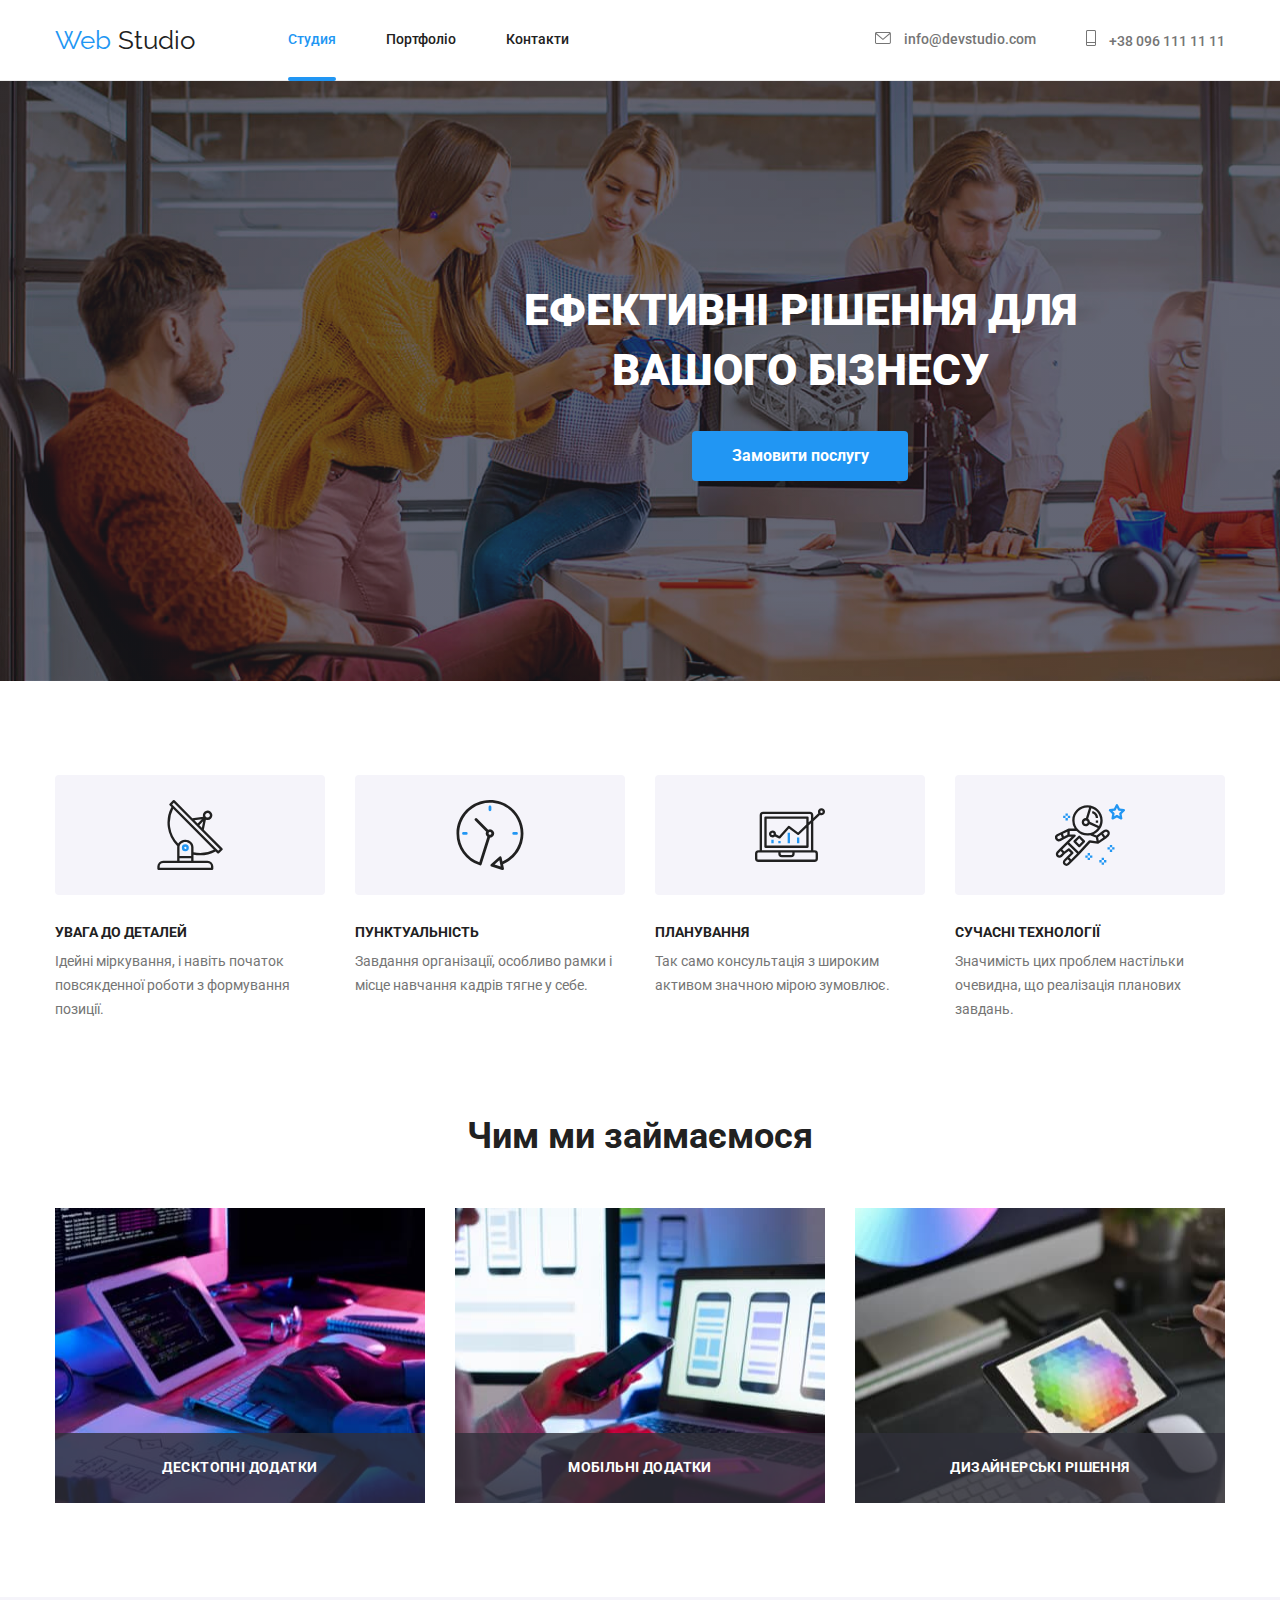
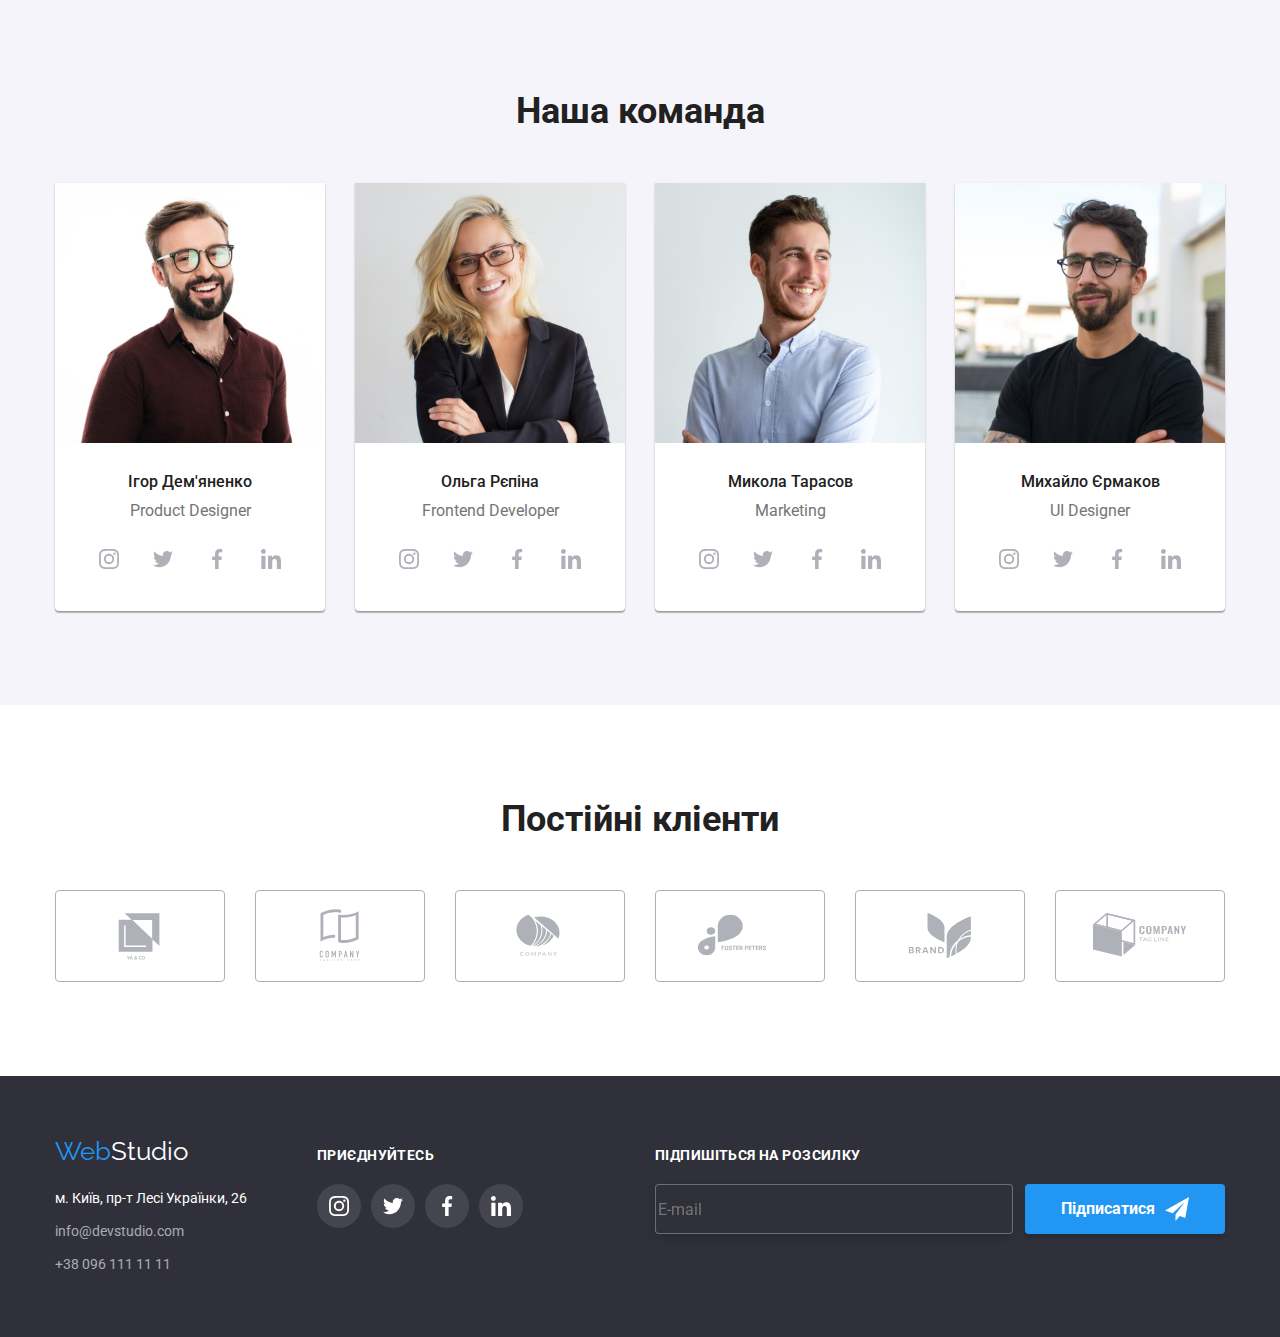
==== index.html @ 41aac7d3 "Initial commit" ====
<!DOCTYPE html>
<html lang="uk">

<head>
  <meta charset="UTF-8" />
  <meta http-equiv="X-UA-Compatible" content="IE=edge" />
  <meta name="viewport" content="width=device-width, initial-scale=1.0" />
  <title>Web Studio</title>
  <!-- Fonts -->
  <link rel="preconnect" href="https://fonts.googleapis.com" />
  <link rel="preconnect" href="https://fonts.gstatic.com" crossorigin />
  <link href="https://fonts.googleapis.com/css2?family=Raleway:wght@700&family=Roboto:wght@400;500;700;900&display=swap"
    rel="stylesheet" />
  <link rel="stylesheet"
    href="https://cdnjs.cloudflare.com/ajax/libs/modern-normalize/1.1.0/modern-normalize.min.css" />
  <!-- Custom styles -->
  <link rel="stylesheet" href="./css/styles.css" />
</head>

<body class="page">
  <header class="page-header">
    <!-- Navigation -->
    <div class="container header-contanier">
      <nav class="main-nav">
        <a class="logo" href="./index.html">Web <span class="logo-link">Studio</span>
        </a>
        <ul class="list-nav">
          <li class="list-item-contact">

            <a class="link current" href="./index.html">Студия </a>
          </li>

          <li class="list-item-contact">
            <a class="link" href="./portfolio.html">Портфоліо</a>
          </li>
          <li class="list-item-contact">
            <a class="link" href="./index.html">Контакти</a>
          </li>
        </ul>
      </nav>
      <ul class="list-contact">
        <li class="list-item-contact">
          <a class="link-contact" href="mailto:info@devstudio.com"><svg class="contact-icon" width="16" height="12">
              <use href="./images/icon.svg#envelope"></use>
            </svg>
            info@devstudio.com
          </a>
        </li>
        <li class="list-item-contact">
          <a class="link-contact" href="tel:+380961111111"><svg class="contact-icon" width="10" height="16">
              <use href="./images/icon.svg#Telephone"></use>
            </svg>
            +38 096 111 11 11</a>
        </li>
      </ul>
    </div>
  </header>

  <main>
    <!-- About business -->
    <section class="section-hero">
      <div class="contanier">
        <h1 class="hero-tittle">Ефективні рішення для вашого бізнесу</h1>
        <button class="btn" type="button" data-modal-open>Замовити послугу</button>
      </div>
      <!-- Modal -->
      <div class="backdrop is-hidden" data-modal>
        <div class="modal">

          <button class="btn-modal" type="button" data-modal-close>
            <svg class="close-icon" width="11" height="11" viewBox="0 0 11 11" xmlns="http://www.w3.org/2000/svg">
              <path
                d="M11 1.108 9.892 0 5.5 4.392 1.108 0 0 1.108 4.392 5.5 0 9.892 1.108 11 5.5 6.608 9.892 11 11 9.892 6.608 5.5 11 1.108Z" />
            </svg>
          </button>

          <form class="register-form" name="register-form">
            <strong class="register-form-tittle">Залиште свої дані, ми вам передзвонимо</strong>
            <div class="register-form-group" role="group">

              <label class="register-form-field">
                <span class="register-form-label">Ім'я</span>
                <input class="register-form-input" name="username" type="text" required>
                <svg class="register-form-icon" width="18" height="18">
                  <use href="./images/icon.svg#person-black"></use>
                </svg>
              </label>


              <label class="register-form-field">
                <span class="register-form-label">Телефон</span>
                <input class="register-form-input" name="tel" type="text" required>
                <svg class="register-form-icon" width="18" height="18">
                  <use href="./images/icon.svg#phone-black"></use>
                </svg>
              </label>
              <label class="register-form-field">
                <span class="register-form-label">Пошта</span>
                <input class="register-form-input" name="email" type="text" required>
                <svg class="register-form-icon" width="18" height="18">
                  <use href="./images/icon.svg#email-black"></use>
                </svg>
              </label>
              <label class="register-form-field">
                <span class="register-form-label">Коментар</span>
                <textarea name="comment" placeholder="Введіть текст"></textarea>
              </label>
            </div>
          </form>
          <form class="chekbox-agreement-form">
            <label class="register-form-agreement">
              <input class="register-form-chekbox" type="checkbox">
              <svg class="chekbox-svg" width="16" height="15">
                <use href="./images/icon.svg#vector-chek"></use>
              </svg>
              <span class="register-form-description">Я погоджуюся з розсилкою та приймаю
                <a class="register-form-link" href="">Умови договору</a>
              </span>
            </label>
          </form>
          <button class="btn-register " type="submit">Відправити</button>

        </div>
      </div>
    </section>

    <!-- Benefits -->
    <section class="section">
      <div class="container about-tittle">
        <h2 class="visually-hidden">Наші особливості</h2>
        <ul class="list">
          <li class="list-item benefits">
            <div class="container-benefits">
              <div class="container-benefits-icon">
                <svg class="benefits-icon" width="70" height="70">
                  <use href="./images/icon.svg#antenna"></use>
                </svg>
              </div>
              <h3 class="tittle-subject-list">Увага до деталей</h3>
              <p class="text-list">
                Ідейні міркування, і навіть початок повсякденної роботи з
                формування позиції.
              </p>
            </div>
          </li>
          <li class="list-item benefits">
            <div class="container-benefits">
              <div class="container-benefits-icon">
                <svg class="benefits-icon" width="70" height="70">
                  <use href="./images/icon.svg#clock"></use>
                </svg>
              </div>
              <h3 class="tittle-subject-list">Пунктуальність</h3>
              <p class="text-list">
                Завдання організації, особливо рамки і місце навчання кадрів
                тягне у себе.
              </p>
            </div>
          </li>
          <li class="list-item benefits">
            <div class="container-benefits">
              <div class="container-benefits-icon">
                <svg class="benefits-icon" width="70" height="70">
                  <use href="./images/icon.svg#diagram"></use>
                </svg>
              </div>
              <h3 class="tittle-subject-list">Планування</h3>
              <p class="text-list">
                Так само консультація з широким активом значною мірою
                зумовлює.
              </p>
            </div>
          </li>
          <li class="list-item benefits">
            <div class="container-benefits">
              <div class="container-benefits-icon">
                <svg class="benefits-icon" width="70" height="70">
                  <use href="./images/icon.svg#astronaut"></use>
                </svg>
              </div>
              <h3 class="tittle-subject-list">Сучасні технології</h3>
              <p class="text-list">
                Значимість цих проблем настільки очевидна, що реалізація
                планових завдань.
              </p>
            </div>
          </li>
        </ul>
      </div>
    </section>
    <!-- Activity -->
    <section class="section-activity section">
      <div class="container container-activity">
        <h2 class="tittle-subject">Чим ми займаємося</h2>
        <ul class="list">
          <li class="list-item activity">
            <div class="activity-work">
              <img class="img" src="./images/logo-1.jpg" alt="tablet-on-the-table" width="370" height="295" />
              <div class="activity-work-text">
                <p class="activity-text">Десктопні додатки</p>
              </div>
            </div>
          </li>
          <li class="list-item activity">
            <div class="activity-work">
              <img class="img" src="./images/logo-2.jpg" alt="phone-in-hand" width="370" height="295" />
              <div class="activity-work-text">
                <p class="activity-text">Мобільні додатки</p>
              </div>
            </div>
          </li>
          <li class="list-item activity">
            <div class="activity-work">
              <img class="img" src="./images/logo-3.jpg" alt="tablet-in-hand-over-table" width="370" height="295" />
              <div class="activity-work-text">
                <p class="activity-text">Дизайнерські рішення</p>
              </div>
            </div>
          </li>
        </ul>
      </div>
    </section>
    <!-- About us -->
    <section class="section-subject section">
      <div class="container-about">
        <h2 class="tittle-subject">Наша команда</h2>
        <ul class="list">
          <li class="list-item about">
            <img class="img" src="./images/Igor.jpg" alt="man-with-beard-and-glasses" width="270" height="260" />
            <div class="contanier-tittle-subtittle">
              <h3 class="tittle-subtittle">Ігор Дем'яненко</h3>
              <p class="subtitle">Product Designer</p>
              <ul class="social-list">
                <li class="social-item">
                  <a class="social-link" href="https://istagram.com" target="_blank" rel="noopener noreferens"
                    aria-label="istagram">
                    <svg class="social-icon" width="20" height="20">
                      <use href="./images/icon.svg#instagram"></use>
                    </svg>
                  </a>
                </li>
                <li class="social-item">
                  <a class="social-link" href="https://twitter.com" target="_blank" rel="noopener noreferens"
                    aria-label="twitter">
                    <svg class="social-icon" width="20" height="20">
                      <use href="./images/icon.svg#twitter"></use>
                    </svg>
                  </a>
                </li>
                <li class="social-item">
                  <a class="social-link" href="https://facebook.com" target="_blank" rel="noopener noreferens"
                    aria-label="facebook">
                    <svg class="social-icon" width="20" height="20">
                      <use href="./images/icon.svg#facebook"></use>
                    </svg>
                  </a>
                </li>
                <li class="social-item">
                  <a class="social-link" href="https://linkedin.com" target="_blank" rel="noopener noreferens"
                    aria-label="linkedin">
                    <svg class="social-icon" width="20" height="20">
                      <use href="./images/icon.svg#linkedin"></use>
                    </svg>
                  </a>
                </li>
              </ul>
            </div>
          </li>
          <li class="list-item about">
            <img class="img" src="./images/Olga.jpg" alt="woman-with-glasses" width="270" height="260" />
            <div class="contanier-tittle-subtittle">
              <h3 class="tittle-subtittle">Ольга Рєпіна</h3>
              <p class="subtitle">Frontend Developer</p>
              <ul class="social-list">
                <li class="social-item">
                  <a class="social-link link" href="https://istagram.com" target="_blank" rel="noopener noreferens"
                    aria-label="istagram">
                    <svg class="social-icon" width="20" height="20">
                      <use href="./images/icon.svg#instagram"></use>
                    </svg>
                  </a>
                </li>
                <li class="social-item">
                  <a class="social-link link" href="https://twitter.com" target="_blank" rel="noopener noreferens"
                    aria-label="twitter">
                    <svg class="social-icon" width="20" height="20">
                      <use href="./images/icon.svg#twitter"></use>
                    </svg>
                  </a>
                </li>
                <li class="social-item">
                  <a class="social-link" href="https://facebook.com" target="_blank" rel="noopener noreferens"
                    aria-label="istagram">
                    <svg class="social-icon" width="20" height="20">
                      <use href="./images/icon.svg#facebook"></use>
                    </svg>
                  </a>
                </li>
                <li class="social-item">
                  <a class="social-link" href="https://linkedin.com" target="_blank" rel="noopener noreferens"
                    aria-label="linkedin">
                    <svg class="social-icon" width="20" height="20">
                      <use href="./images/icon.svg#linkedin"></use>
                    </svg>
                  </a>
                </li>
              </ul>
            </div>
          </li>
          <li class="list-item about">
            <img class="img" src="./images/Mykola.jpg" alt="man" width="270" height="260" />
            <div class="contanier-tittle-subtittle">
              <h3 class="tittle-subtittle">Микола Тарасов</h3>
              <p class="subtitle">Marketing</p>
              <ul class="social-list">
                <li class="social-item">
                  <a class="social-link" href="https://istagram.com" target="_blank" rel="noopener noreferens"
                    aria-label="istagram">
                    <svg class="social-icon" width="20" height="20">
                      <use href="./images/icon.svg#instagram"></use>
                    </svg>
                  </a>
                </li>
                <li class="social-item">
                  <a class="social-link" href="https://twitter.com" target="_blank" rel="noopener noreferens"
                    aria-label="twitter">
                    <svg class="social-icon" width="20" height="20">
                      <use href="./images/icon.svg#twitter"></use>
                    </svg>
                  </a>
                </li>
                <li class="social-item">
                  <a class="social-link" href="https://facebook.com" target="_blank" rel="noopener noreferens"
                    aria-label="istagram">
                    <svg class="social-icon" width="20" height="20">
                      <use href="./images/icon.svg#facebook"></use>
                    </svg>
                  </a>
                </li>
                <li class="social-item">
                  <a class="social-link" href="https://linkedin.com" target="_blank" rel="noopener noreferens"
                    aria-label="linkedin">
                    <svg class="social-icon" width="20" height="20">
                      <use href="./images/icon.svg#linkedin"></use>
                    </svg>
                  </a>
                </li>
              </ul>
            </div>
          </li>
          <li class="list-item about">
            <img class="img" src="./images/Myhailo.jpg" alt="man-with-beard-and-glasses" width="270" height="260" />
            <div class="contanier-tittle-subtittle">
              <h3 class="tittle-subtittle">Михайло Єрмаков</h3>
              <p class="subtitle">UI Designer</p>
              <ul class="social-list">
                <li class="social-item">
                  <a class="social-link" href="https://istagram.com" target="_blank" rel="noopener noreferens"
                    aria-label="istagram">
                    <svg class="social-icon" width="20" height="20">
                      <use href="./images/icon.svg#instagram"></use>
                    </svg>
                  </a>
                </li>
                <li class="social-item">
                  <a class="social-link" href="https://twitter.com" target="_blank" rel="noopener noreferens"
                    aria-label="twitter">
                    <svg class="social-icon" width="20" height="20">
                      <use href="./images/icon.svg#twitter"></use>
                    </svg>
                  </a>
                </li>
                <li class="social-item">
                  <a class="social-link" href="https://facebook.com" target="_blank" rel="noopener noreferens"
                    aria-label="istagram">
                    <svg class="social-icon" width="20" height="20">
                      <use href="./images/icon.svg#facebook"></use>
                    </svg>
                  </a>
                </li>
                <li class="social-item">
                  <a class="social-link" href="https://linkedin.com" target="_blank" rel="noopener noreferens"
                    aria-label="linkedin">
                    <svg class="social-icon" width="20" height="20">
                      <use href="./images/icon.svg#linkedin"></use>
                    </svg>
                  </a>
                </li>
              </ul>
            </div>
          </li>
        </ul>
      </div>
    </section>
    <section class="section-client">
      <div class="container">
        <h2 class="tittle-subject-icon">Постійні кліенти</h2>

        <ul class="client-icon-list">
          <li class="client-icon-item">
            <a href="" class="link-client-icon"><svg class="client-icon" width="106" height="60">
                <use href="./images/icon.svg#Logo"></use>
              </svg></a>
          </li>


          <li class="client-icon-item">
            <a href="" class="link-client-icon"><svg class="client-icon" width="106" height="60">
                <use href="./images/icon.svg#Logo-1"></use>
              </svg></a>
          </li>


          <li class="client-icon-item">
            <a href="" class="link-client-icon"><svg class="client-icon" width="106" height="60">
                <use href="./images/icon.svg#Logo-2"></use>
              </svg></a>
          </li>


          <li class="client-icon-item">
            <a href="" class="link-client-icon"><svg class="client-icon" width="106" height="60">
                <use href="./images/icon.svg#Logo-3"></use>
              </svg></a>
          </li>


          <li class="client-icon-item">
            <a href="" class="link-client-icon"><svg class="client-icon" width="106" height="60">
                <use href="./images/icon.svg#Logo-4"></use>
              </svg></a>
          </li>


          <li class="client-icon-item">
            <a href="" class="link-client-icon"><svg class="client-icon" width="106" height="60">
                <use href="./images/icon.svg#Logo-5"></use>
              </svg></a>
          </li>

        </ul>
      </div>
    </section>

  </main>
  <footer class="footer">
    <div class="container container-footer">

      <div class="footer-contact-box">

        <a class="logo-footer" href="./index.html">Web<span class="span">Studio</span></a>

        <!-- Address -->
        <address class="address">
          <ul class="list-address-footer">
            <li class="list-item-footer">
              <a class="link-maps" href="https://goo.gl/maps/CPtrU1FHBa2aNyZL9" target="_blank"
                rel="noopener noreferrer">м. Київ, пр-т Лесі Українки, 26</a>
            </li>
            <li class="list-item-footer">
              <a class="link-footer" href="mailto:info@devstudio.com">info@devstudio.com</a>
            </li>
            <li class="list-item-footer">
              <a class="link-footer" href="tel:+380961111111">+38 096 111 11 11</a>
            </li>
          </ul>
        </address>
      </div>

      <div class="footer-social-box">
        <p class="accession">Приєднуйтесь</p>
        <ul class="social-list-footer">
          <li class="social-item-footer">
            <a class="social-link-footer" href="https://istagram.com" target="_blank" rel="noopener noreferens"
              aria-label="istagram">
              <svg class="social-icon-footer" width="20" height="20">
                <use href="./images/icon.svg#instagram"></use>
              </svg>
            </a>
          </li>
          <li class="social-item-footer">
            <a class="social-link-footer" href="https://twitter.com" target="_blank" rel="noopener noreferens"
              aria-label="twitter">
              <svg class="social-icon-footer" width="20" height="20">
                <use href="./images/icon.svg#twitter"></use>
              </svg>
            </a>
          </li>
          <li class="social-item-footer">
            <a class="social-link-footer" href="https://facebook.com" target="_blank" rel="noopener noreferens"
              aria-label="istagram">
              <svg class="social-icon-footer" width="20" height="20">
                <use href="./images/icon.svg#facebook"></use>
              </svg>
            </a>
          </li>
          <li class="social-item-footer">
            <a class="social-link-footer" href="https://linkedin.com" target="_blank" rel="noopener noreferens"
              aria-label="linkedin">
              <svg class="social-icon-footer" width="20" height="20">
                <use href="./images/icon.svg#linkedin"></use>
              </svg>
            </a>
          </li>
        </ul>
      </div>

      <div class="footer-form-mailing">
        <strong class="register-mailing">Підпишіться на розсилку</strong>
        <form class="footer-form" name="footer-form">
          <label class="form-mailing">
            <input class="register-mailing-form" type="email" name="email" placeholder="E-mail" required>
          </label>
          <button class="btn-register-icon ">
            Підписатися <svg class="register-footer-icon" width="24" height="24">
              <use href="./images/icon.svg#icon-send">
              </use>
            </svg>
          </button>
        </form>
      </div>
    </div>
  </footer>
  <script src="./js/modal.js"></script>
</body>

</html>
---- css/styles.css ----
:root {
  /* Fonts */

  /* Text color */
  --primary-text-color: #212121;
  --tittle-text-color: #212121;
  --accent-color: #2196f3;
  --active-color: #2196f3;
  --primary-white-color: #ffffff;
  --second-text-color: #757575;

  /* Background colors */

  --background-color: #f5f4fa;
  --footer-background-color: #2f303a;
  --background-color-portfolio: #f5f5f5;
  --color-border-list: #eeeeee;
  --background-color-btn: #188ce8;
  --color-border: #ececec;
  --social-color: #afb1b8;
  /*Other */
  --animation: 250ms cubic-bezier(0.4, 0, 0.2, 1)
}

html {
  box-sizing: border-box;
}

*,
*::before,
*::after {
  box-sizing: inherit;
}

/* Остальной код */

/* Body */
h1,
h2,
h3,
p {
  margin-top: 0;
  margin-bottom: 0;
}

body {
  color: var(--primary-text-color);
  font-family: Roboto, sans-serif;
}

.section {
  padding-top: 94px;
  padding-bottom: 94px;
}

.container {
  width: 1200px;
  padding-left: 15px;
  padding-right: 15px;
  margin: 0 auto;
}

.img {
  display: block;
  max-width: 100%;
}

/* Header */

.page-header {
  border-bottom: solid 1px;
  border-color: var(--color-border);
}

header {
  background-color: var(--primary-white-color);
}

.header-contanier {
  width: 1200px;
  margin: 0 auto;
  padding-left: 15px;
  padding-right: 15px;
  display: flex;
  flex-wrap: wrap;
  flex-direction: row;
}

/* Logo */
.logo {
  color: var(--accent-color);
  font-family: Raleway, sans-serif;
  font-size: 26px;
  line-height: 1.19;
  text-decoration: none;
  padding-top: 24px;
  padding-bottom: 24px;
  margin-right: 93px;
  transition: color var(--animation);
}

.logo-link {
  color: var(--primary-text-color);
}

.logo:hover {
  color: var(--accent-color);
}

/* Navigation */
.main-nav {
  display: flex;
  align-items: center;
}

.main-nav .link {
  font-weight: 500;
  font-size: 14px;
  line-height: 1.14;
  text-decoration: none;
  transition: color var(--animation);
}

.list {
  list-style: none;
  display: flex;
  margin-top: 0;
  margin-bottom: 0;
  padding: 0;
  gap: 30px;
  justify-content: center;
}

.list-contact {
  margin: 0 0 0 auto;
  padding-left: 0;
  display: flex;
}

.list-item-contact {
  display: flex;
  align-items: center;
  justify-content: center;
  margin-right: 50px;
}

.list-item-contact:last-child {
  margin-right: 0;
}

.list-nav {
  display: block;
  display: flex;
  list-style: none;
  margin-top: 0;
  margin-bottom: 0;
  margin-left: 0;
  padding-left: 0;
}

.list-address {
  list-style: none;
  padding: 0;
  margin: 0;
}

.link.current {
  color: var(--active-color);
  padding: 32px 0;
  font-family: Roboto;
  font-weight: 500;
  font-size: 14px;
  line-height: 1.14;
  text-decoration: none;
  transition: color var(--animation);
  position: relative;
  display: block;
}

.link.current::after {
  content: '';
  display: block;
  position: absolute;
  width: 100%;
  height: 4px;
  border-radius: 2px;
  bottom: -1%;
  background-color: var(--active-color);
}

h2 {
  text-align: center;
}

.link:hover {
  color: var(--accent-color);
}

.link:focus {
  color: var(--accent-color);
}

.link-contact {
  color: var(--second-text-color);
  fill: var(--second-text-color);
  font-weight: 500;
  font-size: 14px;
  line-height: 1.14;
  text-decoration: none;
  align-items: center;
  transition: color var(--animation);
  transition: fill var(--animation);
}

.link-contact:hover {
  color: var(--accent-color);
  fill: var(--active-color);
}

.link-contact:focus {
  color: var(--accent-color);
  fill: var(--active-color);
}

.contact-icon {
  margin-right: 10px;
}

/* Hero */
.section-hero {
  width: 1600px;
  text-align: center;
  margin: 0 auto;
  padding-top: 200px;
  padding-bottom: 200px;
  background: linear-gradient(to right,
      rgba(47, 48, 58, 0.4), rgba(47, 48, 58, 0.4)),
    url(../images/Img.png);
  background-size: cover;
  background-position: center;
  background-repeat: no-repeat;
}

.hero-tittle {
  color: var(--primary-white-color);
  font-weight: 900;
  font-size: 44px;
  line-height: 1.36;
  text-align: center;
  text-transform: uppercase;
  width: 696px;
  margin: 0 auto;
  margin-bottom: 30px;
}

.backdrop {
  position: fixed;
  top: 0;
  left: 0;
  width: 100%;
  height: 100%;
  opacity: 1;
  z-index: 5;
  transition: var(--animation);
  background-color: rgba(0, 0, 0, 0.2);
}

.backdrop.is-hidden {
  opacity: 0;
  pointer-events: none;
  visibility: hidden;
}



.modal {
  position: absolute;
  top: 50%;
  left: 50%;
  width: 528px;
  padding: 40px;
  background-color: var(--primary-white-color);
  box-shadow: 0px 1px 3px rgba(0, 0, 0, 0.12), 0px 1px 1px rgba(0, 0, 0, 0.14), 0px 2px 1px rgba(0, 0, 0, 0.2);
  border-radius: 4px;
  transform: translate(-50%, -50%) scale(1);
  transition: opacity: var(--animation), visibility:var(--animation);
}

.btn-modal {
  position: absolute;
  top: 8px;
  right: 8px;
  width: 30px;
  height: 30px;
  border: 1px solid rgba(0, 0, 0, 0.1);
  border-radius: 50%;
  background-color: var(--primary-white-color);
  cursor: pointer;
}

.btn-modal:hover {
  fill: var(--active-color);
  transition: fill var(--animation);
}

.btn-modal:focus {
  fill: var(--active-color);
  transition: fill var(--animation);
}

.register-form {
  margin-bottom: 20px;
}

.register-form-tittle {
  display: block;
  font-family: 'Roboto';
  font-size: 20px;
  line-height: 1.15;
  letter-spacing: 0.03em;
  align-items: center;
  margin-bottom: 30px;
}

.register-form-field {
  display: block;
  margin: 0;
  text-align: left;
  position: relative;
  margin-bottom: 10px;

}

.register-form-field:last-of-type {
  margin-bottom: 0;
}

.register-form-field:hover {
  border-color: var(--active-color);
  fill: var(--active-color);
  transition: fill var(--animation), border-color:var(--animation);
}

.register-form-field:focus {
  border-color: var(--active-color);
  fill: var(--active-color);
}

.register-form-label {
  display: block;
  font-family: 'Roboto';
  font-size: 12px;
  line-height: 1.16;
  letter-spacing: 0.01em;
  color: #757575;
  margin-bottom: 4px;
}

.chekbox-agreement-form {
  display: inline-block;
  margin-bottom: 30px;
}

.register-form-chekbox {
  appearance: none;
}

.register-form-chekbox:checked+.chekbox-svg {
  background-color: var(--active-color);
  background-image: url(../images/icon\ check\ \(2\)\ \(1\).svg);
  background-size: contain;
  fill: var(--active-color);

}

.register-form-input {
  width: 100%;
  height: 40px;
  border: 1px solid rgba(33, 33, 33, 0.2);
  border-radius: 4px;
  outline: none;
  padding-left: 42px;

}


.register-form-input:hover~.register-form-icon {
  fill: var(--active-color);
  border-color: var(--active-color);
  transition: fill var(--animation), border-color var(--animation);

}

.register-form-field:focus-within>.register-form-icon {
  fill: var(--active-color);
  border-color: var(--active-color);
  transition: border-color var(--animation);
}

.register-form-input:hover {
  border-color: var(--active-color);
  transition: fill var(--animation), border-color var(--animation);

}

.register-form-input:focus-within {
  border-color: var(--active-color);
  transition: border-color var(--animation);

}

.register-form-icon {
  position: absolute;
  left: 3%;
  top: 50%;

}

textarea {
  width: 100%;
  height: 120px;
  border: 1px solid rgba(33, 33, 33, 0.2);
  border-radius: 4px;
  padding: 12px 16px;
  resize: none;
  outline: none;
}

.chekbox-svg {
  display: inline-block;
  vertical-align: middle;
}

.register-form-description {
  color: var(--second-text-color);
  display: inline-block;
  align-items: center;
  font-family: 'Roboto';
  font-style: normal;
  font-weight: 400;
  font-size: 14px;
  line-height: 1.71;
  letter-spacing: 0.03em;

}

.register-form-link {
  color: var(--active-color);
}

.btn-register {
  color: var(--primary-white-color);
  background-color: var(--accent-color);
  cursor: pointer;
  font-family: Roboto;
  font-weight: 700;
  font-size: 16px;
  line-height: 1.87;
  width: 216px;
  padding: 10px 32px;
  border: 0;
  border-radius: 4px;
  transition: background-color var(--animation);
}

.btn-register:hover {
  color: var(--primary-white-color);
  background-color: var(--background-color-btn);
  box-shadow: 0px 4px 4px rgba(0, 0, 0, 0.15);
  transition: color:var(--animation), box-shadow: var(--animation), background-color: var(--animation);
}

.btn-register:focus {
  color: var(--primary-white-color);
  background-color: var(--background-color-btn);
  box-shadow: 0px 4px 4px rgba(0, 0, 0, 0.15);
  transition: color:var(--animation), box-shadow: var(--animation), background-color: var(--animation);
}

.btn {
  color: var(--primary-white-color);
  background-color: var(--accent-color);
  cursor: pointer;
  font-family: Roboto;
  font-weight: 700;
  font-size: 16px;
  line-height: 1.87;
  width: 216px;
  padding: 10px 32px;
  border: 0;
  border-radius: 4px;
  transition: background-color var(--animation);

}

.btn:hover {
  background-color: var(--background-color-btn);
}

.btn:focus {
  background-color: var(--background-color-btn);
}

.benefits-icon-list {
  list-style: none;
  display: flex;
  margin-top: 0;
  margin-bottom: 0;
  padding-top: 94px;
  padding-left: 215px;
  padding-right: 215px;
  gap: 30px;
  justify-content: center;
}

.container-benefits-icon {
  width: 270px;
  height: 120px;
  display: flex;
  justify-content: center;
  align-items: center;
  background-color: var(--background-color);
  border-radius: 4px;
  margin-bottom: 30px;
}

.benefits-icon-item {
  margin: 0;
  padding: 0;
}

.tittle-subject-list {
  font-weight: 700;
  font-size: 14px;
  line-height: 1.14;
  text-transform: uppercase;
  margin: 0;
  margin-bottom: 10px;
}

.tittle-subject {
  font-size: 36px;
  line-height: 1.16;
  padding: 0;
  margin-bottom: 50px;
}

.tittle-subtittle {
  font-weight: 500;
  font-size: 16px;
  line-height: 1.18;
  margin-bottom: 10px;
  text-align: center;
  justify-content: center;
}

.section-subject {
  background-color: var(--background-color);
  display: flex;
}

.benefits {
  display: block;
  box-sizing: border-box;
  flex-basis: calc((100% - 60px) / 3);
}

.section-activity {
  padding-top: 0;
}

.container-activity {
  width: 1200px;
  margin: 0 auto;
  padding-left: 15px;
  padding-right: 15px;
}

.activity-work {
  position: relative;
}

.activity-work-text {
  display: flex;
  align-items: center;
  justify-content: center;
  bottom: 0;
  width: 100%;
  height: 70px;
  position: absolute;
  background-color: rgba(47, 48, 58, 0.8);
  color: var(--primary-white-color);
}

.activity-text {
  font-family: 'Roboto';
  font-weight: 700;
  font-size: 14px;
  line-height: 1.14;
  letter-spacing: 0.03em;
  text-transform: uppercase;
}

.contanier-tittle-subtittle {
  padding-top: 30px;
  padding-bottom: 30px;
}

.text-list {
  color: var(--second-text-color);
  font-weight: 400;
  font-size: 14px;
  line-height: 1.71;
  margin-bottom: 0;
}

.about-tittle {
  width: 1200px;
  margin: 0 auto;
  padding-left: 15px;
  padding-right: 15px;
}

.list-item-about {
  background-color: var(--primary-white-color);
  color: var(--tittle-text-color);
  font-weight: 500;
  font-size: 16px;
  line-height: 1.18;
}

.subtitle {
  color: var(--second-text-color);
  font-weight: 400;
  font-size: 16px;
  line-height: 1.18;
  margin-bottom: 16px;
  margin-top: 0;
  justify-content: center;
}

.container-about {
  width: 1200px;
  margin: 0 auto;
  padding-left: 15px;
  padding-right: 15px;
}

.about {
  align-items: center;
  background-color: var(--primary-white-color);
  flex-basis: calc((100% - 60px) / 3);
  box-shadow: 0px 1px 3px rgba(0, 0, 0, 0.12), 0px 1px 1px rgba(0, 0, 0, 0.14), 0px 2px 1px rgba(0, 0, 0, 0.2);
  border-radius: 0px 0px 4px 4px;

}

.contanier-tittle-subtittle {
  text-align: center;
}

.about:last-child {
  margin-right: 0;
}

.social-list {
  list-style: none;
  display: flex;
  gap: 10px;
  justify-content: center;
  padding: 0 32px;
}

.social-link {
  width: 44px;
  height: 44px;
  border-radius: 50%;
  display: flex;
  background: var(--primary-white-color);
  align-items: center;
  justify-content: center;
  fill: var(--social-color);
  transition: background-color var(--animation), fill var(--animation);
}

.social-link:hover {
  background-color: var(--active-color);
  fill: var(--primary-white-color);
}

.social-link:focus {
  background-color: var(--active-color);
  fill: var(--primary-white-color);
}

.tittle-subject-icon {
  font-size: 36px;
  line-height: 1.16;
  margin-bottom: 50px;
}

.client-icon-item {
  flex-basis: calc(100% - 150px) /6;
  height: 92px;
  width: 170px;
}

.client-icon-list {
  display: flex;
  gap: 30px;
  list-style: none;
  justify-content: center;
  align-items: center;
  margin: 0;
  padding: 0;
}

.link-client-icon {
  width: 100%;
  height: 100%;
  display: flex;
  border: 1px solid;
  border-radius: 4px;
  align-items: center;
  justify-content: center;
  fill: var(--social-color);
  border-color: var(--social-color);
  transition: fill var(--animation), border-color var(--animation);
}

.link-client-icon:focus {
  border-color: var(--active-color);
  fill: var(--active-color);
}

.link-client-icon:hover {
  border-color: var(--active-color);
  fill: var(--active-color);
}

.section-client {
  padding-top: 94px;
  padding-bottom: 94px;
}

/* Footer */
.container-footer {
  display: flex;
  align-items: baseline;
}


.footer {
  color: var(--primary-white-color);
  background-color: var(--footer-background-color);
  padding-top: 60px;
  padding-bottom: 60px;
}

.footer-contact-box {
  margin-right: 70px;
}

.footer-social-box {}

.logo-footer {
  color: var(--accent-color);
  font-family: Raleway, sans-serif;
  font-size: 26px;
  line-height: 1.19;
  text-decoration: none;
  margin-bottom: 20px;
  display: block;
}

.list-item-footer {
  margin-bottom: 9px;
}

.list-item-footer:last-child {
  margin-bottom: 0;
}

.list-address-footer {
  list-style: none;
  padding: 0;
  margin: 0;
}

.span {
  color: var(--primary-white-color);
}

.link {
  color: var(--primary-text-color);
  font-weight: 500;
  font-size: 14px;
  line-height: 1.14;
  text-decoration: none;
}

.link-footer {
  color: #ffffff99;
  font-weight: 400;
  font-size: 14px;
  line-height: 1.71;
  text-decoration: none;
  font-style: normal;
  transition: color var(--animation);
}

.link-maps {
  color: var(--primary-white-color);
  font-weight: 400;
  font-size: 14px;
  line-height: 1.71;
  text-decoration: none;
  font-style: normal;
  transition: color var(--animation);
}

.link-maps:hover {
  color: var(--active-color);
}

.link-maps:focus {
  color: var(--active-color);
}

.link-footer:hover {
  color: var(--active-color);
}

.link-contact:focus {
  color: var(--active-color);
}

.accession {
  font-family: 'Roboto';
  font-style: normal;
  font-weight: 700;
  font-size: 14px;
  line-height: 1.14;
  letter-spacing: 0.03em;
  text-transform: uppercase;
  margin-bottom: 20px;
}

.social-link-footer {
  width: 44px;
  height: 44px;
  border-radius: 50%;
  display: flex;
  background: rgba(255, 255, 255, 0.1);
  align-items: center;
  justify-content: center;
  transition: background-color var(--animation);
}

.social-link-footer:hover {
  background-color: var(--active-color);
}

.social-link-footer:focus {
  background-color: var(--active-color);
}

.social-list-footer {
  padding: 0;
  margin: 0;
  list-style: none;
  display: flex;
  gap: 10px;
}

.footer-form {
  display: flex;

}

.form-mailing {
  margin-right: 12px;
}

.register-mailing-form {
  width: 358px;
  height: 50px;
  background-color: #2F303A;
  border: 1px solid rgba(255, 255, 255, 0.3);
  filter: drop-shadow(0px 4px 4px rgba(0, 0, 0, 0.15));
  border-radius: 4px;
  outline: none;
  color: var(--second-text-color);
}

.register-mailing {
  display: inline-block;
  font-family: 'Roboto';
  font-size: 14px;
  line-height: 1.14;
  letter-spacing: 0.03em;
  text-transform: uppercase;
  margin-bottom: 20px;

}

.social-icon-footer {
  fill: var(--primary-white-color);
}

.register-footer-icon {
  fill: var(--primary-white-color);
  margin-left: 10px;
}

.btn-register {
  width: 200px;
  height: 50px;
  cursor: pointer;
  box-shadow: 0px 4px 4px rgba(0, 0, 0, 0.15);
  border-radius: 4px;
}

.footer-form-mailing {
  margin-left: auto
}

.btn-register-icon {
  color: var(--primary-white-color);
  background-color: var(--accent-color);
  font-family: Roboto;
  font-weight: 700;
  font-size: 16px;
  line-height: 1.87;
  width: 216px;
  padding: 10px 32px;
  border: 0;
  border-radius: 4px;
  transition: background-color var(--animation);
  width: 200px;
  height: 50px;
  display: flex;
  box-shadow: 0px 4px 4px rgba(0, 0, 0, 0.15);
  cursor: pointer;
  display: flex;
  justify-content: center;
  align-items: center;
}

.visually-hidden {
  position: absolute;
  white-space: nowrap;
  width: 1px;
  height: 1px;
  overflow: hidden;
  border: 0;
  padding: 0;
  clip: rect(0 0 0 0);
  clip-path: inset(50%);
  margin: -1px;
}

/* Portfolio */
.container {
  width: 1200px;
  margin: 0 auto;
  padding-left: 15px;
  padding-right: 15px;
}

.container-list-portfolio {
  padding: 20px 24px;
  border-right: solid 1px;
  border-bottom: solid 1px;
  border-left: solid 1px;
  border-color: var(--color-border-list);
}

.page-porfolio {
  width: 1200px;
}

.tittle-project {
  color: var(--primary-text-color);
  font-weight: 700;
  font-size: 36px;
  line-height: 1.16;
  text-align: center;
}

.tittle-portfolio {
  color: var(--tittle-text-color);
  margin-bottom: 4px;
  font-size: 18px;
  line-height: 2;
  text-align: left;
}

.list-portfolio {
  list-style: none;
}

/* Navigation portfolio */
.list-nav-portfolio {
  display: flex;
  list-style: none;
  align-items: center;
}

.text-work {
  color: var(--second-text-color);

  font-size: 16px;
  line-height: 1.87;
}

.btn-portfolio {
  color: var(--primary-text-color);
  background-color: var(--background-color);
  font-family: inherit;
  font-weight: 500;
  font-size: 16px;
  line-height: 1.62;
  cursor: pointer;
  border: none;
  border-radius: 4px;
  padding: 6px 22px;
  transition: box-shadow var(--animation), color var(--animation), background-color var(--animation);
}

.btn-container {
  margin-right: 8px;
  transform: background-color var(--animation);
}

.btn-container:last-child {
  margin-right: 0;
}

.button-nav {
  padding-top: 94px;
  padding-bottom: 94px;
}

.btn-portfolio:hover {
  color: var(--primary-white-color);
  background-color: var(--active-color);
  box-shadow: 0px 3px 1px rgba(0, 0, 0, 0.1),
    0px 1px 2px rgba(0, 0, 0, 0.08),
    0px 2px 2px rgba(0, 0, 0, 0.12);
  border-radius: 4px;
}

.btn-portfolio:focus {
  color: var(--primary-white-color);
  background-color: var(--active-color);
  box-shadow: 0px 3px 1px rgba(0, 0, 0, 0.1),
    0px 1px 2px rgba(0, 0, 0, 0.08),
    0px 2px 2px rgba(0, 0, 0, 0.12);
  border-radius: 4px;
}

.tittle-visually-hidden {
  position: absolute;
  white-space: nowrap;
  width: 1px;
  height: 1px;
  overflow: hidden;
  border: 0;
  padding: 0;
  clip: rect(0 0 0 0);
  clip-path: inset(50%);
  margin: -1px;
}

/* Main */

.list-portfolio {
  display: flex;
  flex-wrap: wrap;
  gap: 30px;
  padding: 0;
  margin: 0;
  margin-right: 30px;
}

.list-nav-portfolio {
  justify-content: center;
  margin-bottom: 50px;
  margin-top: 0;
  padding-left: 0;
}

.list-item-portfolio {
  border-color: var(--color-border-list);
  flex-basis: calc((100% - 60px) / 3);
  margin-top: 0;
  margin-bottom: 0;
  padding: 0;
  transition: box-shadow var(--animation);
}

.list-item-portfolio:hover {
  box-shadow: 0px 1px 1px rgba(0, 0, 0, 0.12),
    0px 4px 4px rgba(0, 0, 0, 0.06),
    1px 4px 6px rgba(0, 0, 0, 0.16);

}

.list-item-portfolio:focus {
  box-shadow: 0px 1px 1px rgba(0, 0, 0, 0.12),
    0px 4px 4px rgba(0, 0, 0, 0.06),
    1px 4px 6px rgba(0, 0, 0, 0.16);

}

.list-portfolio:nth-child(3n) {
  margin-right: 0;
}

.work-description {
  position: relative;
  overflow: hidden;

}

.overlay {
  position: absolute;
  top: 0;
  left: 0;
  transform: translateY(100%);
  width: 100%;
  height: 101%;
  padding: 63px 24px;
  display: flex;
  align-items: center;
  justify-content: center;
  background-color: rgba(33, 150, 243, 0.9);
}

.overlay-description {
  font-weight: 400;
  font-size: 18px;
  line-height: 1.55;
  letter-spacing: 0.03em;
  color: var(--primary-white-color);
}

.list-item-portfolio:hover .overlay {
  transform: translateY(0);
  transition: transform var(--animation);

}
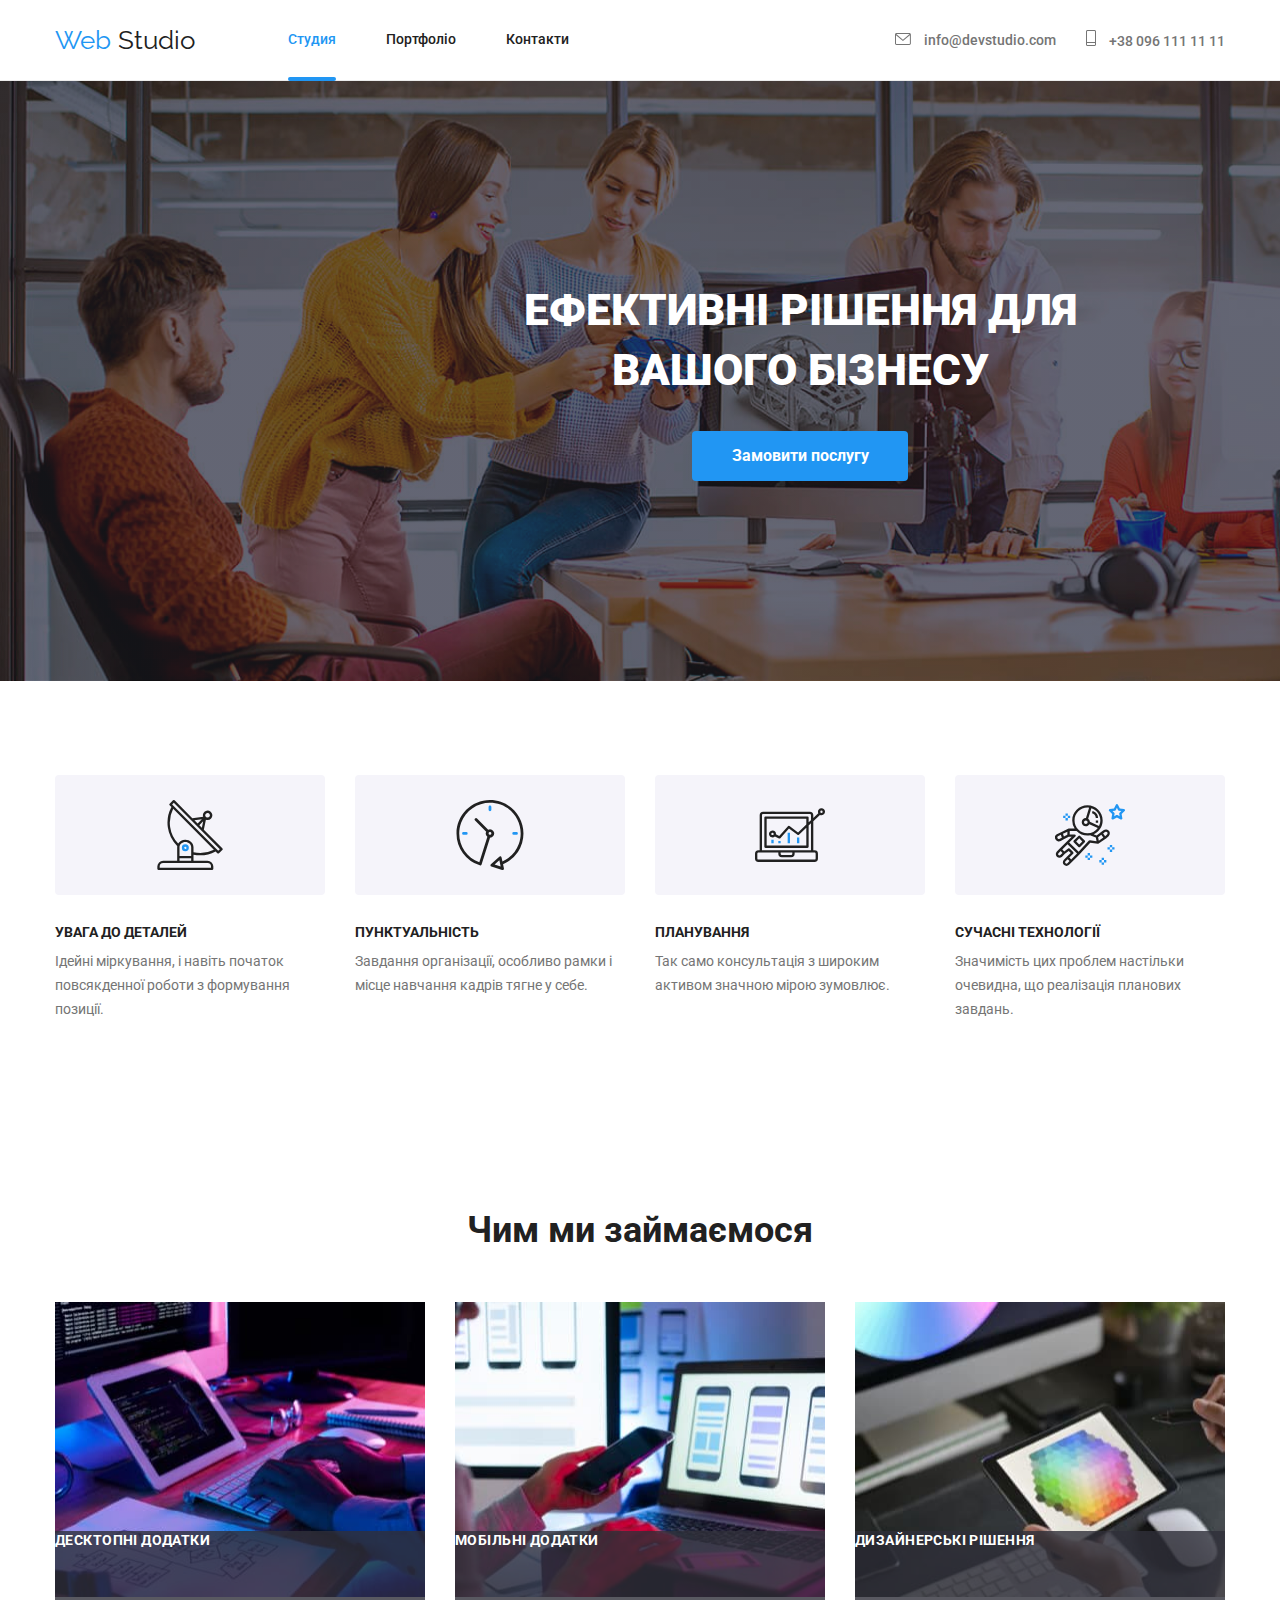
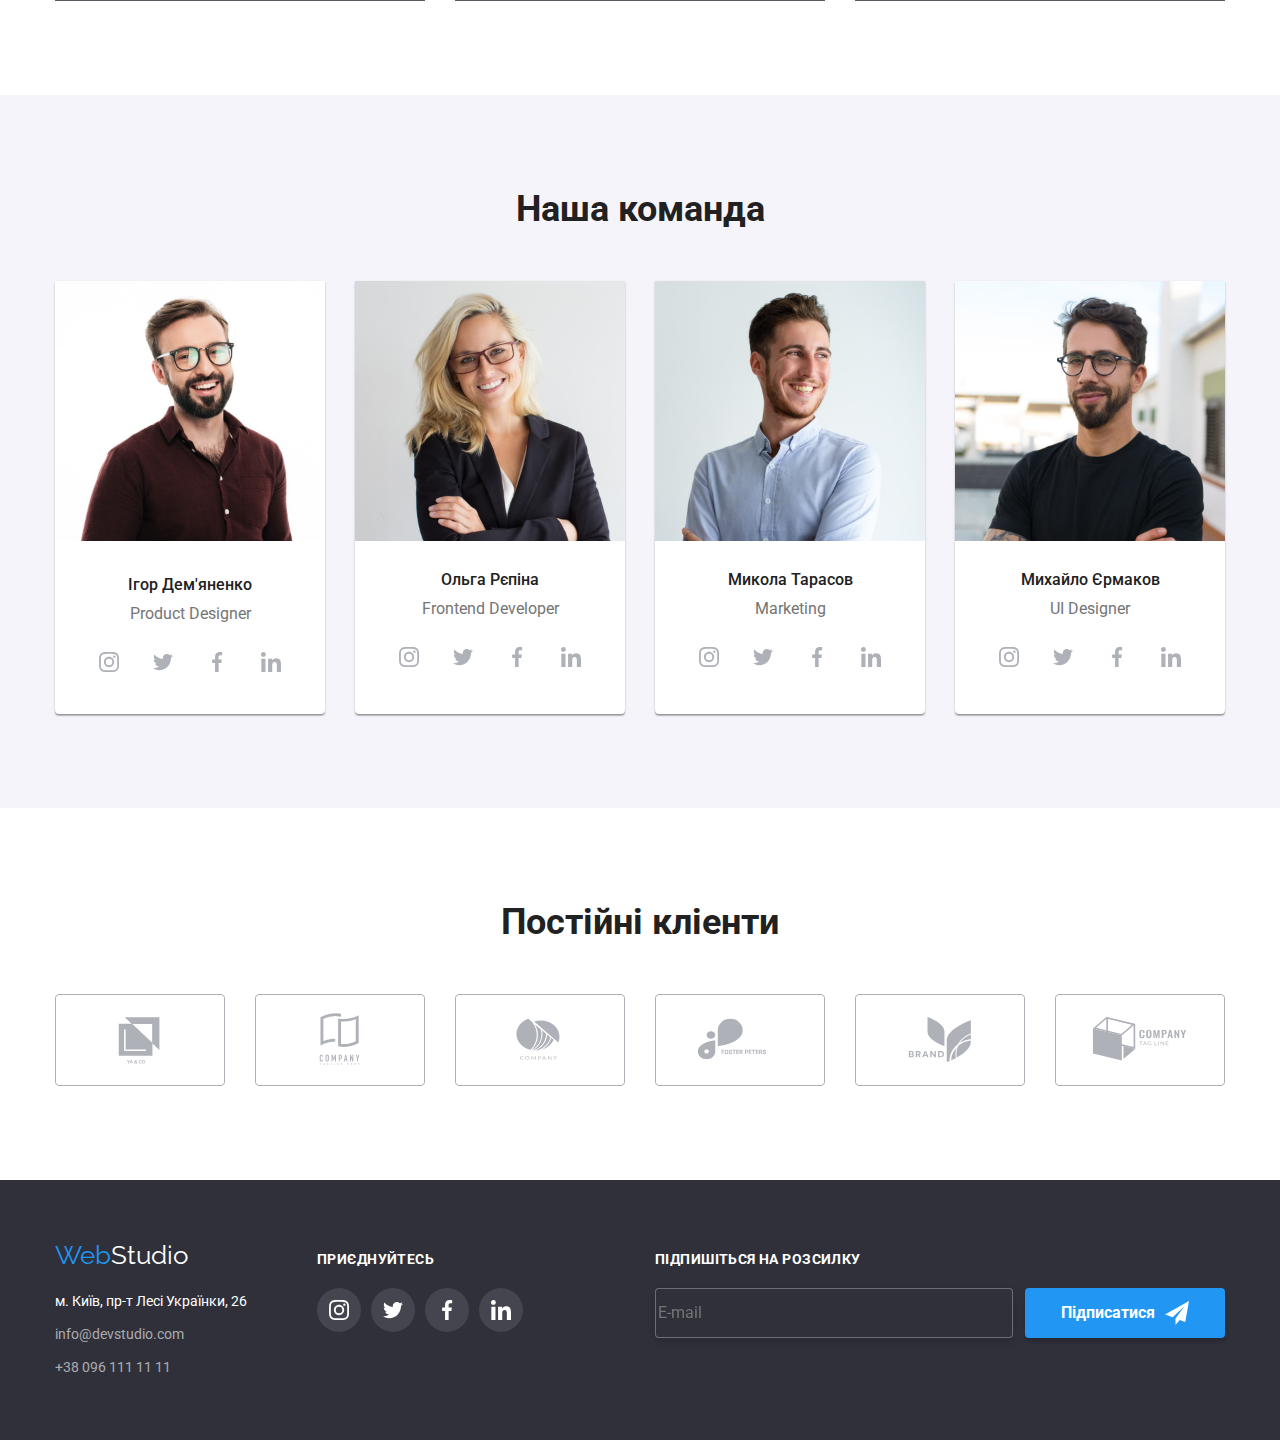
==== commit c0b0649a: "hw-07" ====
--- a/index.html
+++ b/index.html
@@ -14,40 +14,42 @@
   <link rel="stylesheet"
     href="https://cdnjs.cloudflare.com/ajax/libs/modern-normalize/1.1.0/modern-normalize.min.css" />
   <!-- Custom styles -->
+  <link rel="stylesheet" href="./css/main.min.css" />
   <link rel="stylesheet" href="./css/styles.css" />
 </head>
 
 <body class="page">
-  <header class="page-header">
+  <header class="page__header">
     <!-- Navigation -->
     <div class="container header-contanier">
-      <nav class="main-nav">
-        <a class="logo" href="./index.html">Web <span class="logo-link">Studio</span>
+      <nav class="nav">
+        <a class="logo" href="./index.html">Web <span class="logo__link">Studio</span>
         </a>
-        <ul class="list-nav">
-          <li class="list-item-contact">
-
-            <a class="link current" href="./index.html">Студия </a>
-          </li>
-
-          <li class="list-item-contact">
-            <a class="link" href="./portfolio.html">Портфоліо</a>
-          </li>
-          <li class="list-item-contact">
-            <a class="link" href="./index.html">Контакти</a>
+        <ul class="nav__list">
+          <li class="nav__item">
+
+            <a class="nav__link current" href="./index.html">Студия </a>
+          </li>
+
+          <li class="nav__item">
+            <a class="nav__link" href="./portfolio.html">Портфоліо</a>
+          </li>
+          <li class="nav__item">
+            <a class="nav__link" href="./index.html">Контакти</a>
           </li>
         </ul>
       </nav>
       <ul class="list-contact">
-        <li class="list-item-contact">
-          <a class="link-contact" href="mailto:info@devstudio.com"><svg class="contact-icon" width="16" height="12">
+        <li class="list-contact__item">
+          <a class="list-contact__link" href="mailto:info@devstudio.com"><svg class="list-contact__icon" width="16"
+              height="12">
               <use href="./images/icon.svg#envelope"></use>
             </svg>
             info@devstudio.com
           </a>
         </li>
-        <li class="list-item-contact">
-          <a class="link-contact" href="tel:+380961111111"><svg class="contact-icon" width="10" height="16">
+        <li class="list-contact__item">
+          <a class="list-contact__link" href="tel:+380961111111"><svg class="list-contact__icon" width="10" height="16">
               <use href="./images/icon.svg#Telephone"></use>
             </svg>
             +38 096 111 11 11</a>
@@ -75,46 +77,46 @@
           </button>
 
           <form class="register-form" name="register-form">
-            <strong class="register-form-tittle">Залиште свої дані, ми вам передзвонимо</strong>
-            <div class="register-form-group" role="group">
-
-              <label class="register-form-field">
-                <span class="register-form-label">Ім'я</span>
-                <input class="register-form-input" name="username" type="text" required>
-                <svg class="register-form-icon" width="18" height="18">
+            <strong class="register-form__title">Залиште свої дані, ми вам передзвонимо</strong>
+            <div class="register-form__group" role="group">
+
+              <label class="register-form__field">
+                <span class="register-form__label">Ім'я</span>
+                <input class="register-form__input" name="username" type="text" required>
+                <svg class="register-form__icon" width="18" height="18">
                   <use href="./images/icon.svg#person-black"></use>
                 </svg>
               </label>
 
 
-              <label class="register-form-field">
-                <span class="register-form-label">Телефон</span>
-                <input class="register-form-input" name="tel" type="text" required>
-                <svg class="register-form-icon" width="18" height="18">
+              <label class="register-form__field">
+                <span class="register-form__label">Телефон</span>
+                <input class="register-form__input" name="tel" type="text" required>
+                <svg class="register-form__icon" width="18" height="18">
                   <use href="./images/icon.svg#phone-black"></use>
                 </svg>
               </label>
-              <label class="register-form-field">
-                <span class="register-form-label">Пошта</span>
-                <input class="register-form-input" name="email" type="text" required>
-                <svg class="register-form-icon" width="18" height="18">
+              <label class="register-form__field">
+                <span class="register-form__label">Пошта</span>
+                <input class="register-form__input" name="email" type="text" required>
+                <svg class="register-form__icon" width="18" height="18">
                   <use href="./images/icon.svg#email-black"></use>
                 </svg>
               </label>
-              <label class="register-form-field">
-                <span class="register-form-label">Коментар</span>
+              <label class="register-form__field">
+                <span class="register-form__label">Коментар</span>
                 <textarea name="comment" placeholder="Введіть текст"></textarea>
               </label>
             </div>
           </form>
-          <form class="chekbox-agreement-form">
-            <label class="register-form-agreement">
-              <input class="register-form-chekbox" type="checkbox">
-              <svg class="chekbox-svg" width="16" height="15">
+          <form class="chekbox">
+            <label class="chekbox__agreement">
+              <input class="chekbox__chek" type="checkbox">
+              <svg class="chekbox__svg" width="16" height="15">
                 <use href="./images/icon.svg#vector-chek"></use>
               </svg>
-              <span class="register-form-description">Я погоджуюся з розсилкою та приймаю
-                <a class="register-form-link" href="">Умови договору</a>
+              <span class="chekbox__description">Я погоджуюся з розсилкою та приймаю
+                <a class="chekbox__link" href="">Умови договору</a>
               </span>
             </label>
           </form>
@@ -126,60 +128,60 @@
 
     <!-- Benefits -->
     <section class="section">
-      <div class="container about-tittle">
+      <div class="container about-title">
         <h2 class="visually-hidden">Наші особливості</h2>
-        <ul class="list">
-          <li class="list-item benefits">
+        <ul class="list-benefits">
+          <li class="list-benefits__item benefits">
             <div class="container-benefits">
-              <div class="container-benefits-icon">
-                <svg class="benefits-icon" width="70" height="70">
+              <div class="container-benefits__icon">
+                <svg class="benefits__icon" width="70" height="70">
                   <use href="./images/icon.svg#antenna"></use>
                 </svg>
               </div>
-              <h3 class="tittle-subject-list">Увага до деталей</h3>
-              <p class="text-list">
+              <h3 class="benefits__title">Увага до деталей</h3>
+              <p class="benefits__text">
                 Ідейні міркування, і навіть початок повсякденної роботи з
                 формування позиції.
               </p>
             </div>
           </li>
-          <li class="list-item benefits">
+          <li class="list-benefits__item benefits">
             <div class="container-benefits">
-              <div class="container-benefits-icon">
-                <svg class="benefits-icon" width="70" height="70">
+              <div class="container-benefits__icon">
+                <svg class="benefits__icon" width="70" height="70">
                   <use href="./images/icon.svg#clock"></use>
                 </svg>
               </div>
-              <h3 class="tittle-subject-list">Пунктуальність</h3>
-              <p class="text-list">
+              <h3 class="benefits__title">Пунктуальність</h3>
+              <p class="benefits__text">
                 Завдання організації, особливо рамки і місце навчання кадрів
                 тягне у себе.
               </p>
             </div>
           </li>
-          <li class="list-item benefits">
+          <li class="list-benefits__item benefits">
             <div class="container-benefits">
-              <div class="container-benefits-icon">
-                <svg class="benefits-icon" width="70" height="70">
+              <div class="container-benefits__icon">
+                <svg class="benefits__icon" width="70" height="70">
                   <use href="./images/icon.svg#diagram"></use>
                 </svg>
               </div>
-              <h3 class="tittle-subject-list">Планування</h3>
-              <p class="text-list">
+              <h3 class="benefits__title">Планування</h3>
+              <p class="benefits__text">
                 Так само консультація з широким активом значною мірою
                 зумовлює.
               </p>
             </div>
           </li>
-          <li class="list-item benefits">
+          <li class="list-benefits__item benefits">
             <div class="container-benefits">
-              <div class="container-benefits-icon">
-                <svg class="benefits-icon" width="70" height="70">
+              <div class="container-benefits__icon">
+                <svg class="benefits__icon" width="70" height="70">
                   <use href="./images/icon.svg#astronaut"></use>
                 </svg>
               </div>
-              <h3 class="tittle-subject-list">Сучасні технології</h3>
-              <p class="text-list">
+              <h3 class="benefits__title">Сучасні технології</h3>
+              <p class="benefits__text">
                 Значимість цих проблем настільки очевидна, що реалізація
                 планових завдань.
               </p>
@@ -191,29 +193,30 @@
     <!-- Activity -->
     <section class="section-activity section">
       <div class="container container-activity">
-        <h2 class="tittle-subject">Чим ми займаємося</h2>
-        <ul class="list">
-          <li class="list-item activity">
-            <div class="activity-work">
-              <img class="img" src="./images/logo-1.jpg" alt="tablet-on-the-table" width="370" height="295" />
-              <div class="activity-work-text">
-                <p class="activity-text">Десктопні додатки</p>
-              </div>
-            </div>
-          </li>
-          <li class="list-item activity">
-            <div class="activity-work">
-              <img class="img" src="./images/logo-2.jpg" alt="phone-in-hand" width="370" height="295" />
-              <div class="activity-work-text">
-                <p class="activity-text">Мобільні додатки</p>
-              </div>
-            </div>
-          </li>
-          <li class="list-item activity">
-            <div class="activity-work">
-              <img class="img" src="./images/logo-3.jpg" alt="tablet-in-hand-over-table" width="370" height="295" />
-              <div class="activity-work-text">
-                <p class="activity-text">Дизайнерські рішення</p>
+        <h2 class="title-subject">Чим ми займаємося</h2>
+        <ul class="activity__list">
+          <li class="activity__item">
+            <div class="activity__group">
+              <img class="activity__img" src="./images/logo-1.jpg" alt="tablet-on-the-table" width="370" height="295" />
+              <div class="activity__work">
+                <p class="activity__text">Десктопні додатки</p>
+              </div>
+            </div>
+          </li>
+          <li class="activity__item">
+            <div class="activity__group">
+              <img class="activity__img" src="./images/logo-2.jpg" alt="phone-in-hand" width="370" height="295" />
+              <div class="activity__work">
+                <p class="activity__text">Мобільні додатки</p>
+              </div>
+            </div>
+          </li>
+          <li class="activity__item">
+            <div class="activity__group">
+              <img class="activity__img" src="./images/logo-3.jpg" alt="tablet-in-hand-over-table" width="370"
+                height="295" />
+              <div class="activity__work">
+                <p class="activity__text">Дизайнерські рішення</p>
               </div>
             </div>
           </li>
@@ -223,42 +226,43 @@
     <!-- About us -->
     <section class="section-subject section">
       <div class="container-about">
-        <h2 class="tittle-subject">Наша команда</h2>
-        <ul class="list">
-          <li class="list-item about">
-            <img class="img" src="./images/Igor.jpg" alt="man-with-beard-and-glasses" width="270" height="260" />
-            <div class="contanier-tittle-subtittle">
-              <h3 class="tittle-subtittle">Ігор Дем'яненко</h3>
+        <h2 class="title-subject">Наша команда</h2>
+        <ul class="about-list">
+          <li class="about-list__item about">
+            <img class="about-list__img" src="./images/Igor.jpg" alt="man-with-beard-and-glasses" width="270"
+              height="260" />
+            <div class="contanier-title-subtitle">
+              <h3 class="title-subtitle">Ігор Дем'яненко</h3>
               <p class="subtitle">Product Designer</p>
-              <ul class="social-list">
-                <li class="social-item">
-                  <a class="social-link" href="https://istagram.com" target="_blank" rel="noopener noreferens"
-                    aria-label="istagram">
-                    <svg class="social-icon" width="20" height="20">
+              <ul class="social__list">
+                <li class="social__item">
+                  <a class="social__link" href="https://istagram.com" target="_blank" rel="noopener noreferens"
+                    aria-label="istagram">
+                    <svg class="social__icon" width="20" height="20">
                       <use href="./images/icon.svg#instagram"></use>
                     </svg>
                   </a>
                 </li>
-                <li class="social-item">
-                  <a class="social-link" href="https://twitter.com" target="_blank" rel="noopener noreferens"
+                <li class="social__item">
+                  <a class="social__link" href="https://twitter.com" target="_blank" rel="noopener noreferens"
                     aria-label="twitter">
-                    <svg class="social-icon" width="20" height="20">
+                    <svg class="social__icon" width="20" height="20">
                       <use href="./images/icon.svg#twitter"></use>
                     </svg>
                   </a>
                 </li>
-                <li class="social-item">
-                  <a class="social-link" href="https://facebook.com" target="_blank" rel="noopener noreferens"
+                <li class="social__item">
+                  <a class="social__link" href="https://facebook.com" target="_blank" rel="noopener noreferens"
                     aria-label="facebook">
-                    <svg class="social-icon" width="20" height="20">
+                    <svg class="social__icon" width="20" height="20">
                       <use href="./images/icon.svg#facebook"></use>
                     </svg>
                   </a>
                 </li>
-                <li class="social-item">
-                  <a class="social-link" href="https://linkedin.com" target="_blank" rel="noopener noreferens"
+                <li class="social__item">
+                  <a class="social__link" href="https://linkedin.com" target="_blank" rel="noopener noreferens"
                     aria-label="linkedin">
-                    <svg class="social-icon" width="20" height="20">
+                    <svg class="social__icon" width="20" height="20">
                       <use href="./images/icon.svg#linkedin"></use>
                     </svg>
                   </a>
@@ -266,40 +270,40 @@
               </ul>
             </div>
           </li>
-          <li class="list-item about">
+          <li class="about-list__item about">
             <img class="img" src="./images/Olga.jpg" alt="woman-with-glasses" width="270" height="260" />
-            <div class="contanier-tittle-subtittle">
-              <h3 class="tittle-subtittle">Ольга Рєпіна</h3>
+            <div class="contanier-title-subtitle">
+              <h3 class="title-subtitle">Ольга Рєпіна</h3>
               <p class="subtitle">Frontend Developer</p>
-              <ul class="social-list">
-                <li class="social-item">
-                  <a class="social-link link" href="https://istagram.com" target="_blank" rel="noopener noreferens"
-                    aria-label="istagram">
-                    <svg class="social-icon" width="20" height="20">
+              <ul class="social__list">
+                <li class="social__item">
+                  <a class="social__link" href="https://istagram.com" target="_blank" rel="noopener noreferens"
+                    aria-label="istagram">
+                    <svg class="social__icon" width="20" height="20">
                       <use href="./images/icon.svg#instagram"></use>
                     </svg>
                   </a>
                 </li>
-                <li class="social-item">
-                  <a class="social-link link" href="https://twitter.com" target="_blank" rel="noopener noreferens"
+                <li class="social__item">
+                  <a class="social__link" href="https://twitter.com" target="_blank" rel="noopener noreferens"
                     aria-label="twitter">
-                    <svg class="social-icon" width="20" height="20">
+                    <svg class="social__icon" width="20" height="20">
                       <use href="./images/icon.svg#twitter"></use>
                     </svg>
                   </a>
                 </li>
-                <li class="social-item">
-                  <a class="social-link" href="https://facebook.com" target="_blank" rel="noopener noreferens"
-                    aria-label="istagram">
-                    <svg class="social-icon" width="20" height="20">
+                <li class="social__item">
+                  <a class="social__link" href="https://facebook.com" target="_blank" rel="noopener noreferens"
+                    aria-label="istagram">
+                    <svg class="social__icon" width="20" height="20">
                       <use href="./images/icon.svg#facebook"></use>
                     </svg>
                   </a>
                 </li>
-                <li class="social-item">
-                  <a class="social-link" href="https://linkedin.com" target="_blank" rel="noopener noreferens"
+                <li class="social__item">
+                  <a class="social__link" href="https://linkedin.com" target="_blank" rel="noopener noreferens"
                     aria-label="linkedin">
-                    <svg class="social-icon" width="20" height="20">
+                    <svg class="social__icon" width="20" height="20">
                       <use href="./images/icon.svg#linkedin"></use>
                     </svg>
                   </a>
@@ -307,40 +311,40 @@
               </ul>
             </div>
           </li>
-          <li class="list-item about">
+          <li class="about-list__item about">
             <img class="img" src="./images/Mykola.jpg" alt="man" width="270" height="260" />
-            <div class="contanier-tittle-subtittle">
-              <h3 class="tittle-subtittle">Микола Тарасов</h3>
+            <div class="contanier-title-subtitle">
+              <h3 class="title-subtitle">Микола Тарасов</h3>
               <p class="subtitle">Marketing</p>
-              <ul class="social-list">
-                <li class="social-item">
-                  <a class="social-link" href="https://istagram.com" target="_blank" rel="noopener noreferens"
-                    aria-label="istagram">
-                    <svg class="social-icon" width="20" height="20">
+              <ul class="social__list">
+                <li class="social__item">
+                  <a class="social__link" href="https://istagram.com" target="_blank" rel="noopener noreferens"
+                    aria-label="istagram">
+                    <svg class="social__icon" width="20" height="20">
                       <use href="./images/icon.svg#instagram"></use>
                     </svg>
                   </a>
                 </li>
-                <li class="social-item">
-                  <a class="social-link" href="https://twitter.com" target="_blank" rel="noopener noreferens"
+                <li class="social__item">
+                  <a class="social__link" href="https://twitter.com" target="_blank" rel="noopener noreferens"
                     aria-label="twitter">
-                    <svg class="social-icon" width="20" height="20">
+                    <svg class="social__icon" width="20" height="20">
                       <use href="./images/icon.svg#twitter"></use>
                     </svg>
                   </a>
                 </li>
-                <li class="social-item">
-                  <a class="social-link" href="https://facebook.com" target="_blank" rel="noopener noreferens"
-                    aria-label="istagram">
-                    <svg class="social-icon" width="20" height="20">
+                <li class="social__item">
+                  <a class="social__link" href="https://facebook.com" target="_blank" rel="noopener noreferens"
+                    aria-label="istagram">
+                    <svg class="social__icon" width="20" height="20">
                       <use href="./images/icon.svg#facebook"></use>
                     </svg>
                   </a>
                 </li>
-                <li class="social-item">
-                  <a class="social-link" href="https://linkedin.com" target="_blank" rel="noopener noreferens"
+                <li class="social__item">
+                  <a class="social__link" href="https://linkedin.com" target="_blank" rel="noopener noreferens"
                     aria-label="linkedin">
-                    <svg class="social-icon" width="20" height="20">
+                    <svg class="social__icon" width="20" height="20">
                       <use href="./images/icon.svg#linkedin"></use>
                     </svg>
                   </a>
@@ -348,40 +352,40 @@
               </ul>
             </div>
           </li>
-          <li class="list-item about">
+          <li class="about-list__item about">
             <img class="img" src="./images/Myhailo.jpg" alt="man-with-beard-and-glasses" width="270" height="260" />
-            <div class="contanier-tittle-subtittle">
-              <h3 class="tittle-subtittle">Михайло Єрмаков</h3>
+            <div class="contanier-title-subtitle">
+              <h3 class="title-subtitle">Михайло Єрмаков</h3>
               <p class="subtitle">UI Designer</p>
-              <ul class="social-list">
-                <li class="social-item">
-                  <a class="social-link" href="https://istagram.com" target="_blank" rel="noopener noreferens"
-                    aria-label="istagram">
-                    <svg class="social-icon" width="20" height="20">
+              <ul class="social__list">
+                <li class="social__item">
+                  <a class="social__link" href="https://istagram.com" target="_blank" rel="noopener noreferens"
+                    aria-label="istagram">
+                    <svg class="social__icon" width="20" height="20">
                       <use href="./images/icon.svg#instagram"></use>
                     </svg>
                   </a>
                 </li>
-                <li class="social-item">
-                  <a class="social-link" href="https://twitter.com" target="_blank" rel="noopener noreferens"
+                <li class="social__item">
+                  <a class="social__link" href="https://twitter.com" target="_blank" rel="noopener noreferens"
                     aria-label="twitter">
-                    <svg class="social-icon" width="20" height="20">
+                    <svg class="social__icon" width="20" height="20">
                       <use href="./images/icon.svg#twitter"></use>
                     </svg>
                   </a>
                 </li>
-                <li class="social-item">
-                  <a class="social-link" href="https://facebook.com" target="_blank" rel="noopener noreferens"
-                    aria-label="istagram">
-                    <svg class="social-icon" width="20" height="20">
+                <li class="social__item">
+                  <a class="social__link" href="https://facebook.com" target="_blank" rel="noopener noreferens"
+                    aria-label="istagram">
+                    <svg class="social__icon" width="20" height="20">
                       <use href="./images/icon.svg#facebook"></use>
                     </svg>
                   </a>
                 </li>
-                <li class="social-item">
-                  <a class="social-link" href="https://linkedin.com" target="_blank" rel="noopener noreferens"
+                <li class="social__item">
+                  <a class="social__link" href="https://linkedin.com" target="_blank" rel="noopener noreferens"
                     aria-label="linkedin">
-                    <svg class="social-icon" width="20" height="20">
+                    <svg class="social__icon" width="20" height="20">
                       <use href="./images/icon.svg#linkedin"></use>
                     </svg>
                   </a>
@@ -392,48 +396,49 @@
         </ul>
       </div>
     </section>
+    <!-- client -->
     <section class="section-client">
       <div class="container">
-        <h2 class="tittle-subject-icon">Постійні кліенти</h2>
-
-        <ul class="client-icon-list">
-          <li class="client-icon-item">
-            <a href="" class="link-client-icon"><svg class="client-icon" width="106" height="60">
+        <h2 class="client-title">Постійні кліенти</h2>
+
+        <ul class="client__list">
+          <li class="client__item">
+            <a href="" class="client__link"><svg class="client__icon" width="106" height="60">
                 <use href="./images/icon.svg#Logo"></use>
               </svg></a>
           </li>
 
 
-          <li class="client-icon-item">
-            <a href="" class="link-client-icon"><svg class="client-icon" width="106" height="60">
+          <li class="client__item">
+            <a href="" class="client__link"><svg class="client__icon" width="106" height="60">
                 <use href="./images/icon.svg#Logo-1"></use>
               </svg></a>
           </li>
 
 
-          <li class="client-icon-item">
-            <a href="" class="link-client-icon"><svg class="client-icon" width="106" height="60">
+          <li class="client__item">
+            <a href="" class="client__link"><svg class="client__icon" width="106" height="60">
                 <use href="./images/icon.svg#Logo-2"></use>
               </svg></a>
           </li>
 
 
-          <li class="client-icon-item">
-            <a href="" class="link-client-icon"><svg class="client-icon" width="106" height="60">
+          <li class="client__item">
+            <a href="" class="client__link"><svg class="client__icon" width="106" height="60">
                 <use href="./images/icon.svg#Logo-3"></use>
               </svg></a>
           </li>
 
 
-          <li class="client-icon-item">
-            <a href="" class="link-client-icon"><svg class="client-icon" width="106" height="60">
+          <li class="client__item">
+            <a href="" class="client__link"><svg class="client__icon" width="106" height="60">
                 <use href="./images/icon.svg#Logo-4"></use>
               </svg></a>
           </li>
 
 
-          <li class="client-icon-item">
-            <a href="" class="link-client-icon"><svg class="client-icon" width="106" height="60">
+          <li class="client__item">
+            <a href="" class="client__link"><svg class="client__icon" width="106" height="60">
                 <use href="./images/icon.svg#Logo-5"></use>
               </svg></a>
           </li>
--- a/css/main.min.css
+++ b/css/main.min.css
@@ -0,0 +1 @@
+:root{--font-family: Roboto, sans-serif;--primary-text-color: #212121;--tittle-text-color: #212121;--accent-color: #2196f3;--active-color: #2196f3;--primary-white-color: #ffffff;--second-text-color: #757575;--background-color: #f5f4fa;--footer-background-color: #2f303a;--background-color-portfolio: #f5f5f5;--color-border-list: #eeeeee;--background-color-btn: #188ce8;--color-border: #ececec;--social-color: #afb1b8;--animation: 250ms cubic-bezier(0.4, 0, 0.2, 1)}.visually-hidden{position:absolute;white-space:nowrap;width:1px;height:1px;overflow:hidden;border:0;padding:0;clip:rect(0 0 0 0);-webkit-clip-path:inset(50%);clip-path:inset(50%);margin:-1px}.page__header{border-bottom:solid 1px;border-color:var(--color-border)}header{background-color:var(--primary-white-color);display:-webkit-box;display:-ms-flexbox;display:flex}.header-contanier{width:1200px;margin:0 auto;padding-left:15px;padding-right:15px;display:-webkit-box;display:-ms-flexbox;display:flex;-ms-flex-wrap:wrap;flex-wrap:wrap;-webkit-box-orient:horizontal;-webkit-box-direction:normal;-ms-flex-direction:row;flex-direction:row}.nav{display:-webkit-box;display:-ms-flexbox;display:flex;-webkit-box-align:center;-ms-flex-align:center;align-items:center}.nav__list{display:block;display:-webkit-box;display:-ms-flexbox;display:flex;list-style:none;margin-top:0;margin-bottom:0;margin-left:0;padding-left:0}.nav__item{display:-webkit-box;display:-ms-flexbox;display:flex;-webkit-box-align:center;-ms-flex-align:center;align-items:center;-webkit-box-pack:center;-ms-flex-pack:center;justify-content:center;margin-right:50px}.nav__item:last-child{margin-right:0}.nav__link{color:var(--primary-text-color);font-weight:500;font-size:14px;line-height:1.14;text-decoration:none;-webkit-transition:color var(--animation);transition:color var(--animation)}.nav__link.current{color:var(--active-color);padding:32px 0;font-family:Roboto;font-weight:500;font-size:14px;line-height:1.14;text-decoration:none;-webkit-transition:color var(--animation);transition:color var(--animation);position:relative;display:block}.nav__link.current::after{content:"";display:block;position:absolute;width:100%;height:4px;border-radius:2px;bottom:-1%;background-color:var(--active-color)}h2{text-align:center}.list-contact__link{fill:var(--second-text-color);font-weight:500;font-size:14px;line-height:1.14;text-decoration:none;-webkit-box-align:center;-ms-flex-align:center;align-items:center;-webkit-transition:fill var(--animation),color var(--animation);transition:fill var(--animation),color var(--animation);color:var(--second-text-color);list-style:none;padding:0;margin:0}.list-contact__link:hover,.list-contact__link:focus{color:var(--active-color);fill:var(--active-color)}.list-contact{margin:0 0 0 auto;padding-left:0;display:-webkit-box;display:-ms-flexbox;display:flex;-webkit-box-align:center;-ms-flex-align:center;align-items:center}.list-contact__item{list-style:none;margin-right:30px}.list-contact__item:last-child{margin-right:0}.list-contact__icon{margin-right:10px}.logo{color:var(--accent-color);font-family:Raleway,sans-serif;font-size:26px;line-height:1.19;text-decoration:none;padding-top:24px;padding-bottom:24px;margin-right:93px;-webkit-transition:color var(--animation);transition:color var(--animation)}.logo:hover{color:var(--accent-color)}.logo__link{color:var(--primary-text-color)}.section-hero{width:1600px;text-align:center;margin:0 auto;padding-top:200px;padding-bottom:200px;background:-webkit-gradient(linear, left top, right top, from(rgba(47, 48, 58, 0.4)), to(rgba(47, 48, 58, 0.4))),url(../images/Img.png);background:linear-gradient(to right, rgba(47, 48, 58, 0.4), rgba(47, 48, 58, 0.4)),url(../images/Img.png);background-size:cover;background-position:center;background-repeat:no-repeat}.hero-tittle{color:var(--primary-white-color);font-weight:900;font-size:44px;line-height:1.36;text-align:center;text-transform:uppercase;width:696px;margin:0 auto;margin-bottom:30px}.btn{color:var(--primary-white-color);background-color:var(--accent-color);cursor:pointer;font-family:Roboto;font-weight:700;font-size:16px;line-height:1.87;width:216px;padding:10px 32px;border:0;border-radius:4px;-webkit-transition:background-color var(--animation);transition:background-color var(--animation)}.btn:hover{background-color:var(--background-color-btn)}.btn:focus{background-color:var(--background-color-btn)}.backdrop{position:fixed;top:0;left:0;width:100%;height:100%;opacity:1;z-index:5;-webkit-transition:var(--animation);transition:var(--animation);background-color:rgba(0,0,0,.2)}.backdrop.is-hidden{opacity:0;pointer-events:none;visibility:hidden}.modal{position:absolute;top:50%;left:50%;width:528px;padding:40px;background-color:var(--primary-white-color);-webkit-box-shadow:0px 1px 3px rgba(0,0,0,.12),0px 1px 1px rgba(0,0,0,.14),0px 2px 1px rgba(0,0,0,.2);box-shadow:0px 1px 3px rgba(0,0,0,.12),0px 1px 1px rgba(0,0,0,.14),0px 2px 1px rgba(0,0,0,.2);border-radius:4px;-webkit-transform:translate(-50%, -50%) scale(1);transform:translate(-50%, -50%) scale(1);-webkit-transition:opacity var(--animation),visibility var(--animation);transition:opacity var(--animation),visibility var(--animation)}.btn-modal{position:absolute;top:8px;right:8px;width:30px;height:30px;border:1px solid rgba(0,0,0,.1);border-radius:50%;background-color:var(--primary-white-color);cursor:pointer}.btn-modal:hover{fill:var(--active-color);-webkit-transition:fill var(--animation);transition:fill var(--animation)}.btn-modal:focus{fill:var(--active-color);-webkit-transition:fill var(--animation);transition:fill var(--animation)}.register-form{margin-bottom:20px}.register-form-tittle{display:block;font-family:"Roboto";font-size:20px;line-height:1.15;letter-spacing:.03em;-webkit-box-align:center;-ms-flex-align:center;align-items:center;margin-bottom:30px}.register-form-field{display:block;margin:0;text-align:left;position:relative;margin-bottom:10px}.register-form-field:last-of-type{margin-bottom:0}.register-form-field:hover{border-color:var(--active-color);fill:var(--active-color);-webkit-transition:fill var(--animation),border-color var(--animation);transition:fill var(--animation),border-color var(--animation)}.register-form-field:focus{border-color:var(--active-color);fill:var(--active-color)}.register-form-label{display:block;font-family:"Roboto";font-size:12px;line-height:1.16;letter-spacing:.01em;color:#757575;margin-bottom:4px}.chekbox-agreement-form{display:inline-block;margin-bottom:30px}.register-form-chekbox{-webkit-appearance:none;-moz-appearance:none;appearance:none}.register-form-input{width:100%;height:40px;border:1px solid rgba(33,33,33,.2);border-radius:4px;outline:none;padding-left:42px}.register-form-input:hover~.register-form-icon{fill:var(--active-color);border-color:var(--active-color);-webkit-transition:fill var(--animation),border-color var(--animation);transition:fill var(--animation),border-color var(--animation)}.register-form-field:focus-within>.register-form-icon{fill:var(--active-color);border-color:var(--active-color);-webkit-transition:border-color var(--animation);transition:border-color var(--animation)}.register-form-input:hover{border-color:var(--active-color);-webkit-transition:fill var(--animation),border-color var(--animation);transition:fill var(--animation),border-color var(--animation)}.register-form-input:focus-within{border-color:var(--active-color);-webkit-transition:border-color var(--animation);transition:border-color var(--animation)}.register-form-icon{position:absolute;left:3%;top:50%}textarea{width:100%;height:120px;border:1px solid rgba(33,33,33,.2);border-radius:4px;padding:12px 16px;resize:none;outline:none}.chekbox-svg{display:inline-block;vertical-align:middle}.register-form-description{color:var(--second-text-color);display:inline-block;-webkit-box-align:center;-ms-flex-align:center;align-items:center;font-family:"Roboto";font-style:normal;font-weight:400;font-size:14px;line-height:1.71;letter-spacing:.03em}.register-form-link{color:var(--active-color)}.btn-register{color:var(--primary-white-color);background-color:var(--accent-color);cursor:pointer;font-family:Roboto;font-weight:700;font-size:16px;line-height:1.87;width:216px;padding:10px 32px;border:0;border-radius:4px;-webkit-transition:background-color var(--animation);transition:background-color var(--animation)}.btn-register:hover{color:var(--primary-white-color);background-color:var(--background-color-btn);-webkit-box-shadow:0px 4px 4px rgba(0,0,0,.15);box-shadow:0px 4px 4px rgba(0,0,0,.15);-webkit-transition:color var(--animation),background-color var(--animation),-webkit-box-shadow var(--animation);transition:color var(--animation),background-color var(--animation),-webkit-box-shadow var(--animation);transition:color var(--animation),box-shadow var(--animation),background-color var(--animation);transition:color var(--animation),box-shadow var(--animation),background-color var(--animation),-webkit-box-shadow var(--animation)}.btn-register:focus{color:var(--primary-white-color);background-color:var(--background-color-btn);-webkit-box-shadow:0px 4px 4px rgba(0,0,0,.15);box-shadow:0px 4px 4px rgba(0,0,0,.15);-webkit-transition:color var(--animation),background-color var(--animation),-webkit-box-shadow var(--animation);transition:color var(--animation),background-color var(--animation),-webkit-box-shadow var(--animation);transition:color var(--animation),box-shadow var(--animation),background-color var(--animation);transition:color var(--animation),box-shadow var(--animation),background-color var(--animation),-webkit-box-shadow var(--animation)}.btn{color:var(--primary-white-color);background-color:var(--accent-color);cursor:pointer;font-family:Roboto;font-weight:700;font-size:16px;line-height:1.87;width:216px;padding:10px 32px;border:0;border-radius:4px;-webkit-transition:background-color var(--animation);transition:background-color var(--animation)}.btn:hover{background-color:var(--background-color-btn)}.btn:focus{background-color:var(--background-color-btn)}.benefits__icon{list-style:none;display:-webkit-box;display:-ms-flexbox;display:flex;margin-top:0;margin-bottom:0;padding-top:94px;padding-left:215px;padding-right:215px;gap:30px;-webkit-box-pack:center;-ms-flex-pack:center;justify-content:center}.container-benefits__icon{width:270px;height:120px;display:-webkit-box;display:-ms-flexbox;display:flex;-webkit-box-pack:center;-ms-flex-pack:center;justify-content:center;-webkit-box-align:center;-ms-flex-align:center;align-items:center;background-color:var(--background-color);border-radius:4px;margin-bottom:30px}.benefits__icon{margin:0;padding:0}.benefits__title{font-weight:700;font-size:14px;line-height:1.14;text-transform:uppercase;margin:0;margin-bottom:10px}.title-subject{font-size:36px;line-height:1.16;padding:0;margin-bottom:50px}.title-subtitle{font-weight:500;font-size:16px;line-height:1.18;margin-bottom:10px;text-align:center;-webkit-box-pack:center;-ms-flex-pack:center;justify-content:center}.section-subject{background-color:var(--background-color);display:-webkit-box;display:-ms-flexbox;display:flex}.list-benefits{list-style:none;display:-webkit-box;display:-ms-flexbox;display:flex;margin-top:0;margin-bottom:0;padding:0;gap:30px;-webkit-box-pack:center;-ms-flex-pack:center;justify-content:center}.benefits{display:block;-webkit-box-sizing:border-box;box-sizing:border-box;-ms-flex-preferred-size:calc((100% - 60px)/3);flex-basis:calc((100% - 60px)/3)}.benefits__text{color:var(--second-text-color);font-weight:400;font-size:14px;line-height:1.71;margin-bottom:0}.section-activity{padding-top:0}.container-activity{width:1200px;margin:0 auto;padding-left:15px;padding-right:15px}.activity__list{list-style:none;display:-webkit-box;display:-ms-flexbox;display:flex;margin-top:0;margin-bottom:0;padding:0;gap:30px;-webkit-box-pack:center;-ms-flex-pack:center;justify-content:center}.activity__work{display:block;-webkit-box-align:center;-ms-flex-align:center;align-items:center;-webkit-box-pack:center;-ms-flex-pack:center;justify-content:center;bottom:0;width:100%;height:70px;position:absolute;background-color:rgba(47,48,58,.8);color:var(--primary-white-color)}.activity__group{position:relative}.activity__text{display:inline;font-family:"Roboto";font-weight:700;font-size:14px;line-height:1.14;letter-spacing:.03em;text-transform:uppercase;text-align:center;vertical-align:center}.contanier-title-subtitle{padding-top:30px;padding-bottom:30px}.text-list{color:var(--second-text-color);font-weight:400;font-size:14px;line-height:1.71;margin-bottom:0}.about-tittle{width:1200px;margin:0 auto;padding-left:15px;padding-right:15px}.about-list__item{background-color:var(--primary-white-color);color:var(--tittle-text-color);font-weight:500;font-size:16px;line-height:1.18}.about-list{list-style:none;display:-webkit-box;display:-ms-flexbox;display:flex;margin-top:0;margin-bottom:0;padding:0;gap:30px;-webkit-box-pack:center;-ms-flex-pack:center;justify-content:center}.subtitle{color:var(--second-text-color);font-weight:400;font-size:16px;line-height:1.18;margin-bottom:16px;margin-top:0;-webkit-box-pack:center;-ms-flex-pack:center;justify-content:center}.container-about{width:1200px;margin:0 auto;padding-left:15px;padding-right:15px}.about{-webkit-box-align:center;-ms-flex-align:center;align-items:center;background-color:var(--primary-white-color);-ms-flex-preferred-size:calc((100% - 60px)/3);flex-basis:calc((100% - 60px)/3);-webkit-box-shadow:0px 1px 3px rgba(0,0,0,.12),0px 1px 1px rgba(0,0,0,.14),0px 2px 1px rgba(0,0,0,.2);box-shadow:0px 1px 3px rgba(0,0,0,.12),0px 1px 1px rgba(0,0,0,.14),0px 2px 1px rgba(0,0,0,.2);border-radius:0px 0px 4px 4px}.contanier-title-subtitle{text-align:center}.about:last-child{margin-right:0}.social__list{list-style:none;display:-webkit-box;display:-ms-flexbox;display:flex;gap:10px;-webkit-box-pack:center;-ms-flex-pack:center;justify-content:center;padding:0 32px}.social__link{width:44px;height:44px;border-radius:50%;display:-webkit-box;display:-ms-flexbox;display:flex;background:var(--primary-white-color);-webkit-box-align:center;-ms-flex-align:center;align-items:center;-webkit-box-pack:center;-ms-flex-pack:center;justify-content:center;fill:var(--social-color);-webkit-transition:background-color var(--animation),fill var(--animation);transition:background-color var(--animation),fill var(--animation)}.social__link:hover,.social__link:focus{background-color:var(--active-color);fill:var(--primary-white-color)}.client-title{font-size:36px;line-height:1.16;margin-bottom:50px}.client__item{-ms-flex-preferred-size:calc(100% - 150px)/6;flex-basis:calc(100% - 150px)/6;height:92px;width:170px}.client__list{display:-webkit-box;display:-ms-flexbox;display:flex;gap:30px;list-style:none;-webkit-box-pack:center;-ms-flex-pack:center;justify-content:center;-webkit-box-align:center;-ms-flex-align:center;align-items:center;margin:0;padding:0}.client__link{width:100%;height:100%;display:-webkit-box;display:-ms-flexbox;display:flex;border:1px solid;border-radius:4px;-webkit-box-align:center;-ms-flex-align:center;align-items:center;-webkit-box-pack:center;-ms-flex-pack:center;justify-content:center;fill:var(--social-color);border-color:var(--social-color);-webkit-transition:fill var(--animation),border-color var(--animation);transition:fill var(--animation),border-color var(--animation)}.client__link:focus,.client__link:hover{border-color:var(--active-color);fill:var(--active-color)}.section-client{padding-top:94px;padding-bottom:94px}html{-webkit-box-sizing:border-box;box-sizing:border-box}*,*::before,*::after{-webkit-box-sizing:inherit;box-sizing:inherit}h1,h2,h3,p{margin-top:0;margin-bottom:0}body{color:var(--primary-text-color);font-family:Roboto,sans-serif}/*# sourceMappingURL=main.min.css.map */--- a/css/styles.css
+++ b/css/styles.css
@@ -1,28 +1,28 @@
-:root {
+/* :root {
   /* Fonts */
 
-  /* Text color */
-  --primary-text-color: #212121;
-  --tittle-text-color: #212121;
-  --accent-color: #2196f3;
-  --active-color: #2196f3;
-  --primary-white-color: #ffffff;
-  --second-text-color: #757575;
-
-  /* Background colors */
-
-  --background-color: #f5f4fa;
-  --footer-background-color: #2f303a;
-  --background-color-portfolio: #f5f5f5;
-  --color-border-list: #eeeeee;
-  --background-color-btn: #188ce8;
-  --color-border: #ececec;
-  --social-color: #afb1b8;
-  /*Other */
-  --animation: 250ms cubic-bezier(0.4, 0, 0.2, 1)
-}
-
-html {
+/* Text color
+--primary-text-color: #212121;
+--tittle-text-color: #212121;
+--accent-color: #2196f3;
+--active-color: #2196f3;
+--primary-white-color: #ffffff;
+--second-text-color: #757575;
+
+
+
+--background-color: #f5f4fa;
+--footer-background-color: #2f303a;
+--background-color-portfolio: #f5f5f5;
+--color-border-list: #eeeeee;
+--background-color-btn: #188ce8;
+--color-border: #ececec;
+--social-color: #afb1b8;
+
+--animation: 250ms cubic-bezier(0.4, 0, 0.2, 1)
+} */
+
+/* html {
   box-sizing: border-box;
 }
 
@@ -32,21 +32,21 @@
   box-sizing: inherit;
 }
 
-/* Остальной код */
-
-/* Body */
+Остальной код
+
+
 h1,
 h2,
 h3,
 p {
   margin-top: 0;
   margin-bottom: 0;
-}
-
-body {
+} */
+
+/* body {
   color: var(--primary-text-color);
   font-family: Roboto, sans-serif;
-}
+} */
 
 .section {
   padding-top: 94px;
@@ -67,7 +67,7 @@
 
 /* Header */
 
-.page-header {
+/* .page-header {
   border-bottom: solid 1px;
   border-color: var(--color-border);
 }
@@ -84,10 +84,10 @@
   display: flex;
   flex-wrap: wrap;
   flex-direction: row;
-}
+} */
 
 /* Logo */
-.logo {
+/* .logo {
   color: var(--accent-color);
   font-family: Raleway, sans-serif;
   font-size: 26px;
@@ -105,10 +105,10 @@
 
 .logo:hover {
   color: var(--accent-color);
-}
+} */
 
 /* Navigation */
-.main-nav {
+/* .main-nav {
   display: flex;
   align-items: center;
 }
@@ -119,16 +119,6 @@
   line-height: 1.14;
   text-decoration: none;
   transition: color var(--animation);
-}
-
-.list {
-  list-style: none;
-  display: flex;
-  margin-top: 0;
-  margin-bottom: 0;
-  padding: 0;
-  gap: 30px;
-  justify-content: center;
 }
 
 .list-contact {
@@ -224,10 +214,10 @@
 
 .contact-icon {
   margin-right: 10px;
-}
+} */
 
 /* Hero */
-.section-hero {
+/* .section-hero {
   width: 1600px;
   text-align: center;
   margin: 0 auto;
@@ -251,9 +241,9 @@
   width: 696px;
   margin: 0 auto;
   margin-bottom: 30px;
-}
-
-.backdrop {
+} */
+
+/* .backdrop {
   position: fixed;
   top: 0;
   left: 0;
@@ -475,9 +465,9 @@
   background-color: var(--background-color-btn);
   box-shadow: 0px 4px 4px rgba(0, 0, 0, 0.15);
   transition: color:var(--animation), box-shadow: var(--animation), background-color: var(--animation);
-}
-
-.btn {
+} */
+
+/* .btn {
   color: var(--primary-white-color);
   background-color: var(--accent-color);
   cursor: pointer;
@@ -499,9 +489,9 @@
 
 .btn:focus {
   background-color: var(--background-color-btn);
-}
-
-.benefits-icon-list {
+} */
+
+/* .benefits-icon-list {
   list-style: none;
   display: flex;
   margin-top: 0;
@@ -563,9 +553,9 @@
   display: block;
   box-sizing: border-box;
   flex-basis: calc((100% - 60px) / 3);
-}
-
-.section-activity {
+} */
+
+/* .section-activity {
   padding-top: 0;
 }
 
@@ -599,9 +589,10 @@
   line-height: 1.14;
   letter-spacing: 0.03em;
   text-transform: uppercase;
-}
-
-.contanier-tittle-subtittle {
+} */
+
+/* about */
+/* .contanier-tittle-subtittle {
   padding-top: 30px;
   padding-bottom: 30px;
 }
@@ -627,6 +618,16 @@
   font-weight: 500;
   font-size: 16px;
   line-height: 1.18;
+}
+
+.list {
+  list-style: none;
+  display: flex;
+  margin-top: 0;
+  margin-bottom: 0;
+  padding: 0;
+  gap: 30px;
+  justify-content: center;
 }
 
 .subtitle {
@@ -691,9 +692,9 @@
 .social-link:focus {
   background-color: var(--active-color);
   fill: var(--primary-white-color);
-}
-
-.tittle-subject-icon {
+} */
+
+/* .tittle-subject-icon {
   font-size: 36px;
   line-height: 1.16;
   margin-bottom: 50px;
@@ -741,7 +742,7 @@
 .section-client {
   padding-top: 94px;
   padding-bottom: 94px;
-}
+} */
 
 /* Footer */
 .container-footer {
@@ -947,7 +948,7 @@
   align-items: center;
 }
 
-.visually-hidden {
+/* .visually-hidden {
   position: absolute;
   white-space: nowrap;
   width: 1px;
@@ -958,7 +959,7 @@
   clip: rect(0 0 0 0);
   clip-path: inset(50%);
   margin: -1px;
-}
+} */
 
 /* Portfolio */
 .container {
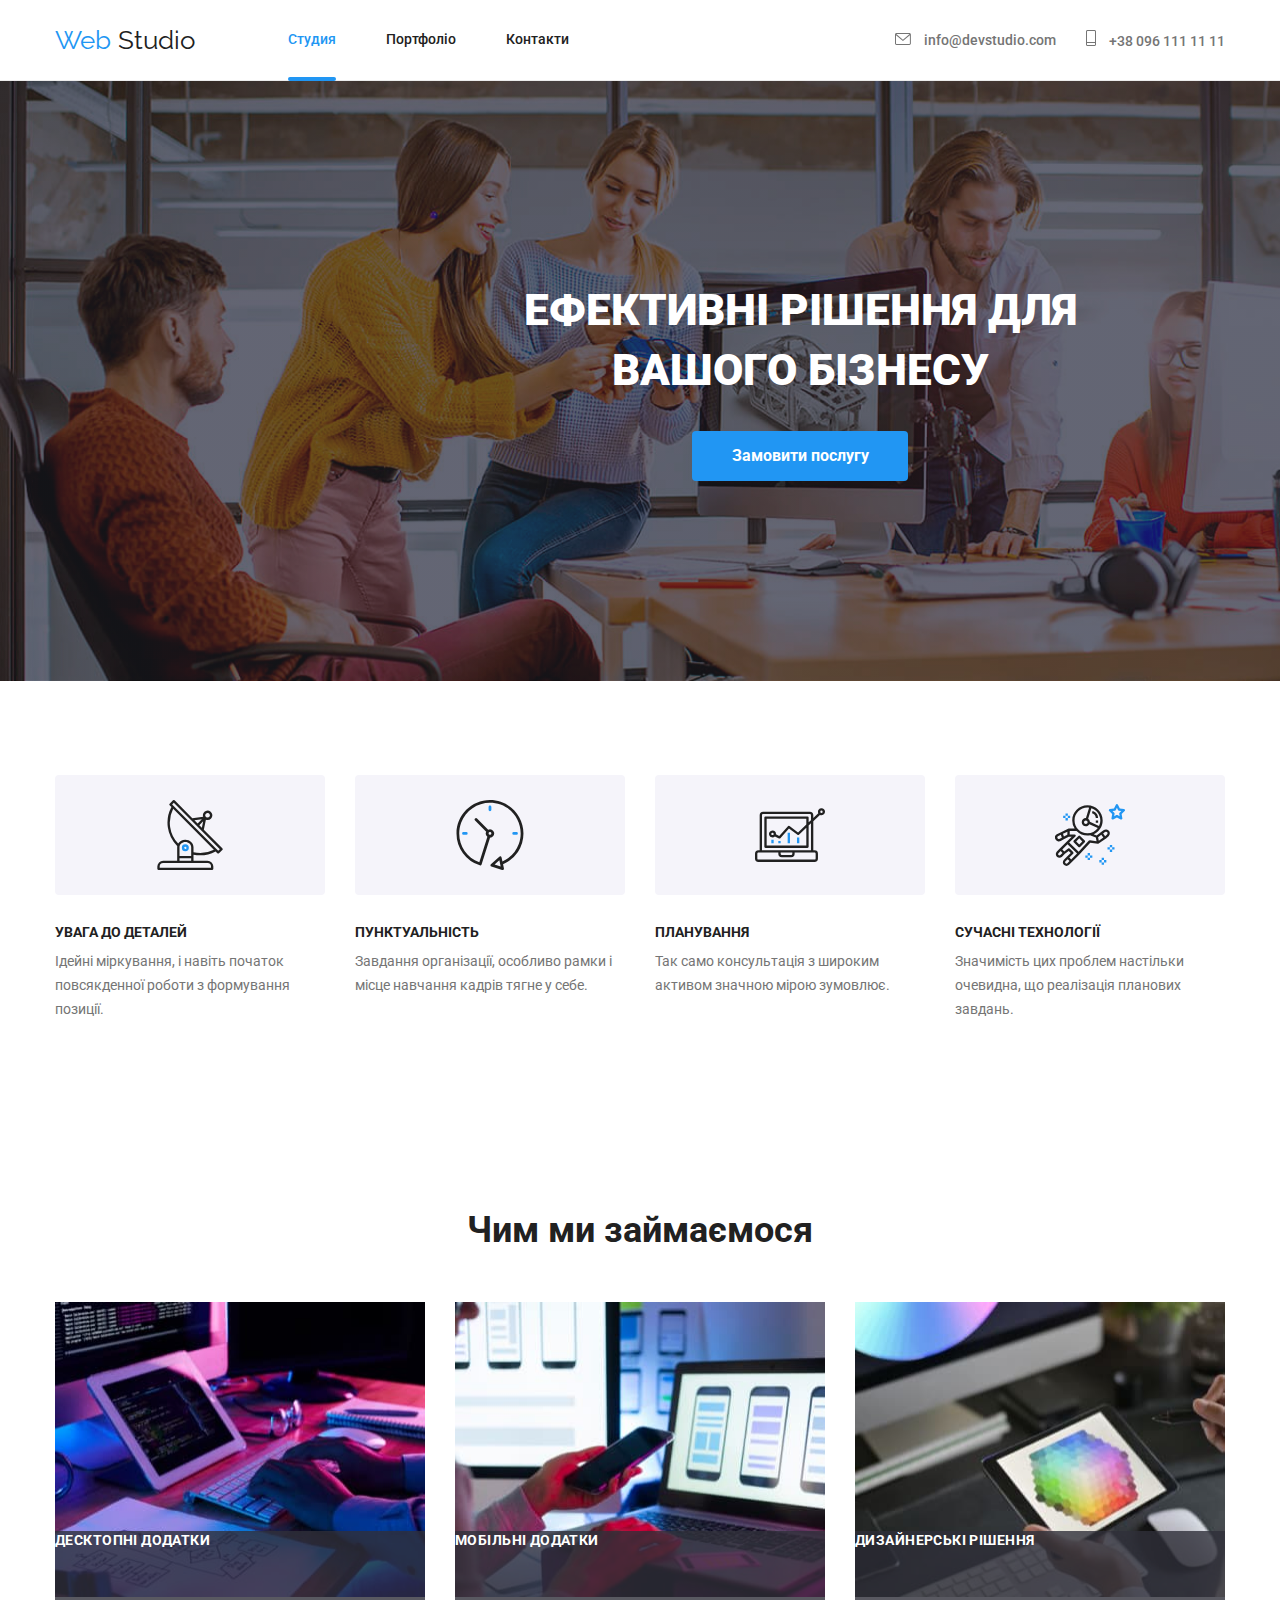
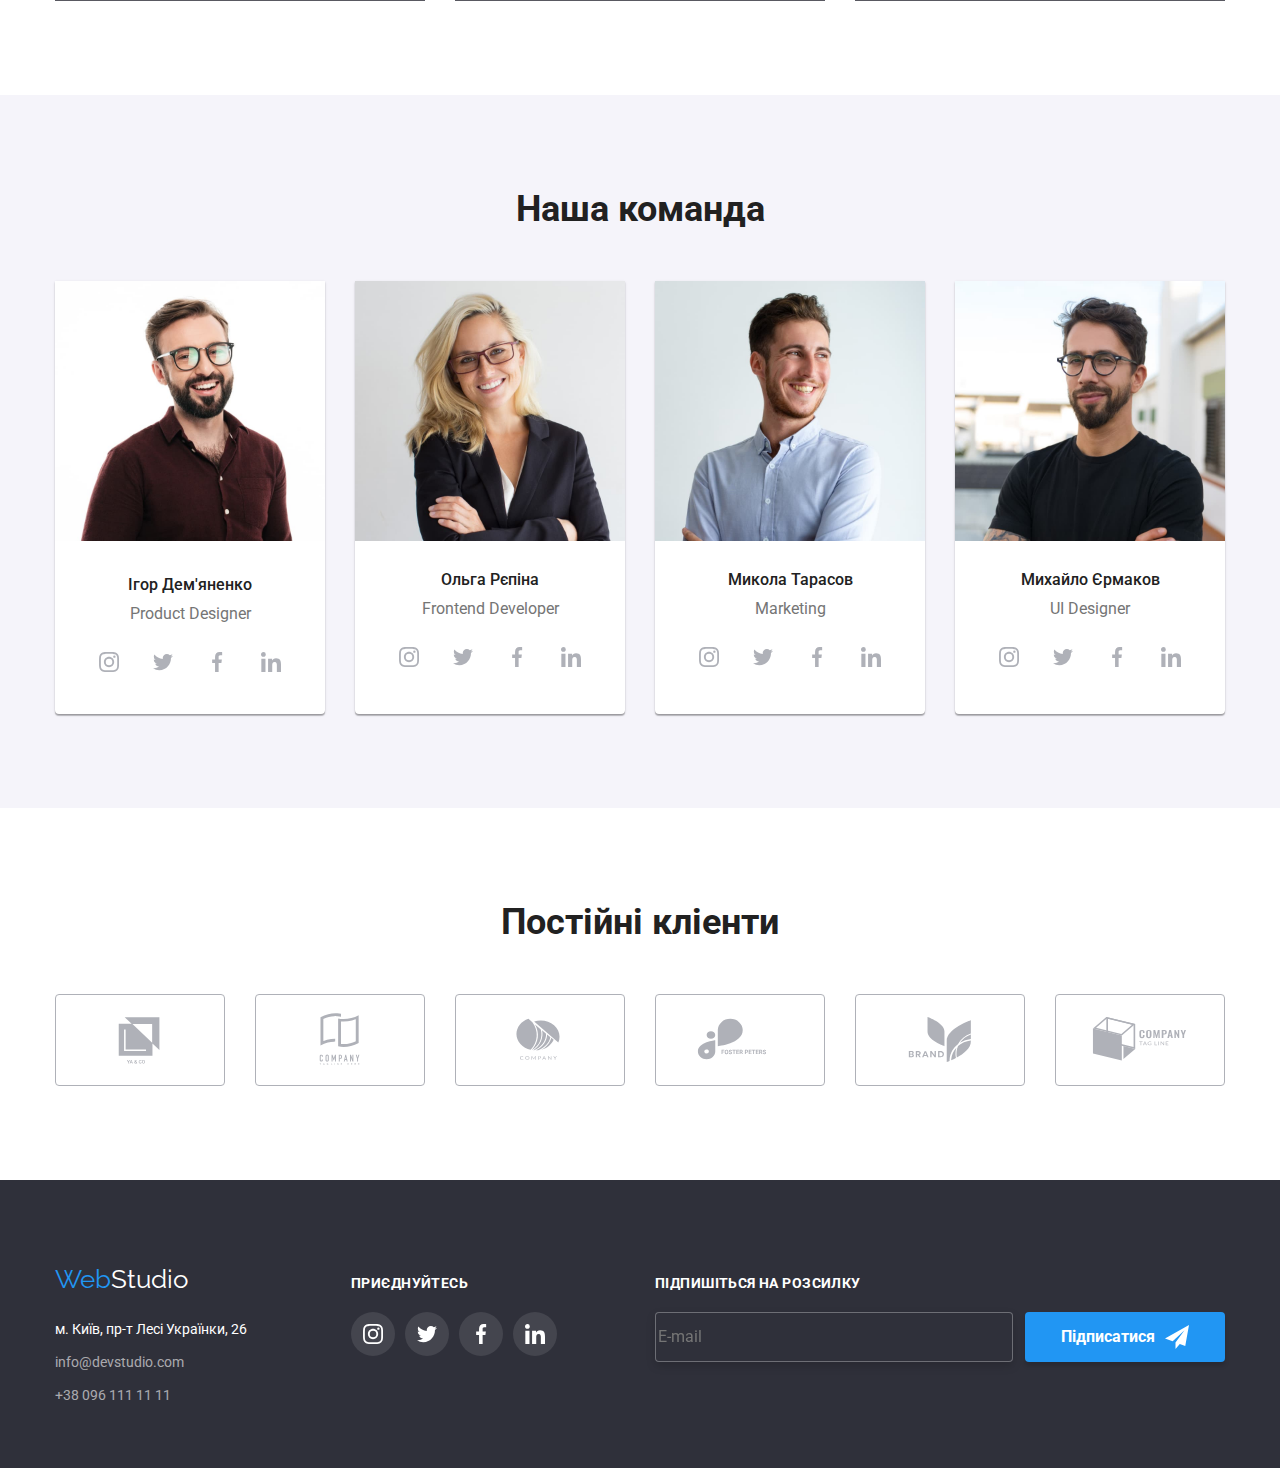
==== commit b77c96e9: "add hw-07" ====
--- a/index.html
+++ b/index.html
@@ -65,65 +65,7 @@
         <h1 class="hero-tittle">Ефективні рішення для вашого бізнесу</h1>
         <button class="btn" type="button" data-modal-open>Замовити послугу</button>
       </div>
-      <!-- Modal -->
-      <div class="backdrop is-hidden" data-modal>
-        <div class="modal">
-
-          <button class="btn-modal" type="button" data-modal-close>
-            <svg class="close-icon" width="11" height="11" viewBox="0 0 11 11" xmlns="http://www.w3.org/2000/svg">
-              <path
-                d="M11 1.108 9.892 0 5.5 4.392 1.108 0 0 1.108 4.392 5.5 0 9.892 1.108 11 5.5 6.608 9.892 11 11 9.892 6.608 5.5 11 1.108Z" />
-            </svg>
-          </button>
-
-          <form class="register-form" name="register-form">
-            <strong class="register-form__title">Залиште свої дані, ми вам передзвонимо</strong>
-            <div class="register-form__group" role="group">
-
-              <label class="register-form__field">
-                <span class="register-form__label">Ім'я</span>
-                <input class="register-form__input" name="username" type="text" required>
-                <svg class="register-form__icon" width="18" height="18">
-                  <use href="./images/icon.svg#person-black"></use>
-                </svg>
-              </label>
-
-
-              <label class="register-form__field">
-                <span class="register-form__label">Телефон</span>
-                <input class="register-form__input" name="tel" type="text" required>
-                <svg class="register-form__icon" width="18" height="18">
-                  <use href="./images/icon.svg#phone-black"></use>
-                </svg>
-              </label>
-              <label class="register-form__field">
-                <span class="register-form__label">Пошта</span>
-                <input class="register-form__input" name="email" type="text" required>
-                <svg class="register-form__icon" width="18" height="18">
-                  <use href="./images/icon.svg#email-black"></use>
-                </svg>
-              </label>
-              <label class="register-form__field">
-                <span class="register-form__label">Коментар</span>
-                <textarea name="comment" placeholder="Введіть текст"></textarea>
-              </label>
-            </div>
-          </form>
-          <form class="chekbox">
-            <label class="chekbox__agreement">
-              <input class="chekbox__chek" type="checkbox">
-              <svg class="chekbox__svg" width="16" height="15">
-                <use href="./images/icon.svg#vector-chek"></use>
-              </svg>
-              <span class="chekbox__description">Я погоджуюся з розсилкою та приймаю
-                <a class="chekbox__link" href="">Умови договору</a>
-              </span>
-            </label>
-          </form>
-          <button class="btn-register " type="submit">Відправити</button>
-
-        </div>
-      </div>
+
     </section>
 
     <!-- Benefits -->
@@ -451,58 +393,59 @@
   <footer class="footer">
     <div class="container container-footer">
 
-      <div class="footer-contact-box">
-
-        <a class="logo-footer" href="./index.html">Web<span class="span">Studio</span></a>
+      <div class="footer-box">
+
+        <a class="logo" href="./index.html">Web<span class="span">Studio</span></a>
 
         <!-- Address -->
         <address class="address">
-          <ul class="list-address-footer">
-            <li class="list-item-footer">
-              <a class="link-maps" href="https://goo.gl/maps/CPtrU1FHBa2aNyZL9" target="_blank"
-                rel="noopener noreferrer">м. Київ, пр-т Лесі Українки, 26</a>
+          <ul class="address__list">
+            <li class="address__item">
+              <a class="address__link" href="https://goo.gl/maps/CPtrU1FHBa2aNyZL9" target="_blank"
+                rel="noopener noreferrer">м.
+                Київ, пр-т Лесі Українки, 26</a>
             </li>
-            <li class="list-item-footer">
-              <a class="link-footer" href="mailto:info@devstudio.com">info@devstudio.com</a>
+            <li class="address__item">
+              <a class="link" href="mailto:info@devstudio.com">info@devstudio.com</a>
             </li>
-            <li class="list-item-footer">
-              <a class="link-footer" href="tel:+380961111111">+38 096 111 11 11</a>
+            <li class="address__item">
+              <a class="link" href="tel:+380961111111">+38 096 111 11 11</a>
             </li>
           </ul>
         </address>
       </div>
 
-      <div class="footer-social-box">
+      <div class="footer-box">
         <p class="accession">Приєднуйтесь</p>
-        <ul class="social-list-footer">
-          <li class="social-item-footer">
-            <a class="social-link-footer" href="https://istagram.com" target="_blank" rel="noopener noreferens"
+        <ul class="social-footer__list">
+          <li class="social-footer__item">
+            <a class="social-footer__link" href="https://istagram.com" target="_blank" rel="noopener noreferens"
               aria-label="istagram">
-              <svg class="social-icon-footer" width="20" height="20">
+              <svg class="social-footer__icon" width="20" height="20">
                 <use href="./images/icon.svg#instagram"></use>
               </svg>
             </a>
           </li>
-          <li class="social-item-footer">
-            <a class="social-link-footer" href="https://twitter.com" target="_blank" rel="noopener noreferens"
+          <li class="social-footer__list">
+            <a class="social-footer__link" href="https://twitter.com" target="_blank" rel="noopener noreferens"
               aria-label="twitter">
-              <svg class="social-icon-footer" width="20" height="20">
+              <svg class="social-footer__icon" width="20" height="20">
                 <use href="./images/icon.svg#twitter"></use>
               </svg>
             </a>
           </li>
-          <li class="social-item-footer">
-            <a class="social-link-footer" href="https://facebook.com" target="_blank" rel="noopener noreferens"
+          <li class="social-footer__item">
+            <a class="social-footer__link" href="https://facebook.com" target="_blank" rel="noopener noreferens"
               aria-label="istagram">
-              <svg class="social-icon-footer" width="20" height="20">
+              <svg class="social-footer__icon" width="20" height="20">
                 <use href="./images/icon.svg#facebook"></use>
               </svg>
             </a>
           </li>
-          <li class="social-item-footer">
-            <a class="social-link-footer" href="https://linkedin.com" target="_blank" rel="noopener noreferens"
+          <li class="social-footer__item">
+            <a class="social-footer__link" href="https://linkedin.com" target="_blank" rel="noopener noreferens"
               aria-label="linkedin">
-              <svg class="social-icon-footer" width="20" height="20">
+              <svg class="social-footer__icon" width="20" height="20">
                 <use href="./images/icon.svg#linkedin"></use>
               </svg>
             </a>
@@ -511,13 +454,13 @@
       </div>
 
       <div class="footer-form-mailing">
-        <strong class="register-mailing">Підпишіться на розсилку</strong>
+        <strong class="footer-register__text">Підпишіться на розсилку</strong>
         <form class="footer-form" name="footer-form">
-          <label class="form-mailing">
-            <input class="register-mailing-form" type="email" name="email" placeholder="E-mail" required>
+          <label class="footer-form__label">
+            <input class="footer-form__input" type="email" name="email" placeholder="E-mail" required>
           </label>
-          <button class="btn-register-icon ">
-            Підписатися <svg class="register-footer-icon" width="24" height="24">
+          <button class="btn-register__icon ">
+            Підписатися <svg class="footer-register__icon" width="24" height="24">
               <use href="./images/icon.svg#icon-send">
               </use>
             </svg>
@@ -526,6 +469,65 @@
       </div>
     </div>
   </footer>
+  <!-- Modal -->
+  <div class="backdrop is-hidden" data-modal>
+    <div class="modal">
+
+      <button class="btn-modal" type="button" data-modal-close>
+        <svg class="close-icon" width="11" height="11" viewBox="0 0 11 11" xmlns="http://www.w3.org/2000/svg">
+          <path
+            d="M11 1.108 9.892 0 5.5 4.392 1.108 0 0 1.108 4.392 5.5 0 9.892 1.108 11 5.5 6.608 9.892 11 11 9.892 6.608 5.5 11 1.108Z" />
+        </svg>
+      </button>
+
+      <form class="register-form" name="register-form">
+        <strong class="register-form__title">Залиште свої дані, ми вам передзвонимо</strong>
+        <div class="register-form__group" role="group">
+
+          <label class="register-form__field">
+            <span class="register-form__label">Ім'я</span>
+            <input class="register-form__input" name="username" type="text" required>
+            <svg class="register-form__icon" width="18" height="18">
+              <use href="./images/icon.svg#person-black"></use>
+            </svg>
+          </label>
+
+
+          <label class="register-form__field">
+            <span class="register-form__label">Телефон</span>
+            <input class="register-form__input" name="tel" type="text" required>
+            <svg class="register-form__icon" width="18" height="18">
+              <use href="./images/icon.svg#phone-black"></use>
+            </svg>
+          </label>
+          <label class="register-form__field">
+            <span class="register-form__label">Пошта</span>
+            <input class="register-form__input" name="email" type="text" required>
+            <svg class="register-form__icon" width="18" height="18">
+              <use href="./images/icon.svg#email-black"></use>
+            </svg>
+          </label>
+          <label class="register-form__field">
+            <span class="register-form__label">Коментар</span>
+            <textarea name="comment" placeholder="Введіть текст"></textarea>
+          </label>
+        </div>
+      </form>
+      <form class="chekbox">
+        <label class="chekbox__agreement">
+          <input class="chekbox__chek" type="checkbox">
+          <svg class="chekbox__svg" width="16" height="15">
+            <use href="./images/icon.svg#vector-chek"></use>
+          </svg>
+          <span class="chekbox__description">Я погоджуюся з розсилкою та приймаю
+            <a class="chekbox__link" href="">Умови договору</a>
+          </span>
+        </label>
+      </form>
+      <button class="btn-register " type="submit">Відправити</button>
+
+    </div>
+  </div>
   <script src="./js/modal.js"></script>
 </body>
 
--- a/css/main.min.css
+++ b/css/main.min.css
@@ -1 +1 @@
-:root{--font-family: Roboto, sans-serif;--primary-text-color: #212121;--tittle-text-color: #212121;--accent-color: #2196f3;--active-color: #2196f3;--primary-white-color: #ffffff;--second-text-color: #757575;--background-color: #f5f4fa;--footer-background-color: #2f303a;--background-color-portfolio: #f5f5f5;--color-border-list: #eeeeee;--background-color-btn: #188ce8;--color-border: #ececec;--social-color: #afb1b8;--animation: 250ms cubic-bezier(0.4, 0, 0.2, 1)}.visually-hidden{position:absolute;white-space:nowrap;width:1px;height:1px;overflow:hidden;border:0;padding:0;clip:rect(0 0 0 0);-webkit-clip-path:inset(50%);clip-path:inset(50%);margin:-1px}.page__header{border-bottom:solid 1px;border-color:var(--color-border)}header{background-color:var(--primary-white-color);display:-webkit-box;display:-ms-flexbox;display:flex}.header-contanier{width:1200px;margin:0 auto;padding-left:15px;padding-right:15px;display:-webkit-box;display:-ms-flexbox;display:flex;-ms-flex-wrap:wrap;flex-wrap:wrap;-webkit-box-orient:horizontal;-webkit-box-direction:normal;-ms-flex-direction:row;flex-direction:row}.nav{display:-webkit-box;display:-ms-flexbox;display:flex;-webkit-box-align:center;-ms-flex-align:center;align-items:center}.nav__list{display:block;display:-webkit-box;display:-ms-flexbox;display:flex;list-style:none;margin-top:0;margin-bottom:0;margin-left:0;padding-left:0}.nav__item{display:-webkit-box;display:-ms-flexbox;display:flex;-webkit-box-align:center;-ms-flex-align:center;align-items:center;-webkit-box-pack:center;-ms-flex-pack:center;justify-content:center;margin-right:50px}.nav__item:last-child{margin-right:0}.nav__link{color:var(--primary-text-color);font-weight:500;font-size:14px;line-height:1.14;text-decoration:none;-webkit-transition:color var(--animation);transition:color var(--animation)}.nav__link.current{color:var(--active-color);padding:32px 0;font-family:Roboto;font-weight:500;font-size:14px;line-height:1.14;text-decoration:none;-webkit-transition:color var(--animation);transition:color var(--animation);position:relative;display:block}.nav__link.current::after{content:"";display:block;position:absolute;width:100%;height:4px;border-radius:2px;bottom:-1%;background-color:var(--active-color)}h2{text-align:center}.list-contact__link{fill:var(--second-text-color);font-weight:500;font-size:14px;line-height:1.14;text-decoration:none;-webkit-box-align:center;-ms-flex-align:center;align-items:center;-webkit-transition:fill var(--animation),color var(--animation);transition:fill var(--animation),color var(--animation);color:var(--second-text-color);list-style:none;padding:0;margin:0}.list-contact__link:hover,.list-contact__link:focus{color:var(--active-color);fill:var(--active-color)}.list-contact{margin:0 0 0 auto;padding-left:0;display:-webkit-box;display:-ms-flexbox;display:flex;-webkit-box-align:center;-ms-flex-align:center;align-items:center}.list-contact__item{list-style:none;margin-right:30px}.list-contact__item:last-child{margin-right:0}.list-contact__icon{margin-right:10px}.logo{color:var(--accent-color);font-family:Raleway,sans-serif;font-size:26px;line-height:1.19;text-decoration:none;padding-top:24px;padding-bottom:24px;margin-right:93px;-webkit-transition:color var(--animation);transition:color var(--animation)}.logo:hover{color:var(--accent-color)}.logo__link{color:var(--primary-text-color)}.section-hero{width:1600px;text-align:center;margin:0 auto;padding-top:200px;padding-bottom:200px;background:-webkit-gradient(linear, left top, right top, from(rgba(47, 48, 58, 0.4)), to(rgba(47, 48, 58, 0.4))),url(../images/Img.png);background:linear-gradient(to right, rgba(47, 48, 58, 0.4), rgba(47, 48, 58, 0.4)),url(../images/Img.png);background-size:cover;background-position:center;background-repeat:no-repeat}.hero-tittle{color:var(--primary-white-color);font-weight:900;font-size:44px;line-height:1.36;text-align:center;text-transform:uppercase;width:696px;margin:0 auto;margin-bottom:30px}.btn{color:var(--primary-white-color);background-color:var(--accent-color);cursor:pointer;font-family:Roboto;font-weight:700;font-size:16px;line-height:1.87;width:216px;padding:10px 32px;border:0;border-radius:4px;-webkit-transition:background-color var(--animation);transition:background-color var(--animation)}.btn:hover{background-color:var(--background-color-btn)}.btn:focus{background-color:var(--background-color-btn)}.backdrop{position:fixed;top:0;left:0;width:100%;height:100%;opacity:1;z-index:5;-webkit-transition:var(--animation);transition:var(--animation);background-color:rgba(0,0,0,.2)}.backdrop.is-hidden{opacity:0;pointer-events:none;visibility:hidden}.modal{position:absolute;top:50%;left:50%;width:528px;padding:40px;background-color:var(--primary-white-color);-webkit-box-shadow:0px 1px 3px rgba(0,0,0,.12),0px 1px 1px rgba(0,0,0,.14),0px 2px 1px rgba(0,0,0,.2);box-shadow:0px 1px 3px rgba(0,0,0,.12),0px 1px 1px rgba(0,0,0,.14),0px 2px 1px rgba(0,0,0,.2);border-radius:4px;-webkit-transform:translate(-50%, -50%) scale(1);transform:translate(-50%, -50%) scale(1);-webkit-transition:opacity var(--animation),visibility var(--animation);transition:opacity var(--animation),visibility var(--animation)}.btn-modal{position:absolute;top:8px;right:8px;width:30px;height:30px;border:1px solid rgba(0,0,0,.1);border-radius:50%;background-color:var(--primary-white-color);cursor:pointer}.btn-modal:hover{fill:var(--active-color);-webkit-transition:fill var(--animation);transition:fill var(--animation)}.btn-modal:focus{fill:var(--active-color);-webkit-transition:fill var(--animation);transition:fill var(--animation)}.register-form{margin-bottom:20px}.register-form-tittle{display:block;font-family:"Roboto";font-size:20px;line-height:1.15;letter-spacing:.03em;-webkit-box-align:center;-ms-flex-align:center;align-items:center;margin-bottom:30px}.register-form-field{display:block;margin:0;text-align:left;position:relative;margin-bottom:10px}.register-form-field:last-of-type{margin-bottom:0}.register-form-field:hover{border-color:var(--active-color);fill:var(--active-color);-webkit-transition:fill var(--animation),border-color var(--animation);transition:fill var(--animation),border-color var(--animation)}.register-form-field:focus{border-color:var(--active-color);fill:var(--active-color)}.register-form-label{display:block;font-family:"Roboto";font-size:12px;line-height:1.16;letter-spacing:.01em;color:#757575;margin-bottom:4px}.chekbox-agreement-form{display:inline-block;margin-bottom:30px}.register-form-chekbox{-webkit-appearance:none;-moz-appearance:none;appearance:none}.register-form-input{width:100%;height:40px;border:1px solid rgba(33,33,33,.2);border-radius:4px;outline:none;padding-left:42px}.register-form-input:hover~.register-form-icon{fill:var(--active-color);border-color:var(--active-color);-webkit-transition:fill var(--animation),border-color var(--animation);transition:fill var(--animation),border-color var(--animation)}.register-form-field:focus-within>.register-form-icon{fill:var(--active-color);border-color:var(--active-color);-webkit-transition:border-color var(--animation);transition:border-color var(--animation)}.register-form-input:hover{border-color:var(--active-color);-webkit-transition:fill var(--animation),border-color var(--animation);transition:fill var(--animation),border-color var(--animation)}.register-form-input:focus-within{border-color:var(--active-color);-webkit-transition:border-color var(--animation);transition:border-color var(--animation)}.register-form-icon{position:absolute;left:3%;top:50%}textarea{width:100%;height:120px;border:1px solid rgba(33,33,33,.2);border-radius:4px;padding:12px 16px;resize:none;outline:none}.chekbox-svg{display:inline-block;vertical-align:middle}.register-form-description{color:var(--second-text-color);display:inline-block;-webkit-box-align:center;-ms-flex-align:center;align-items:center;font-family:"Roboto";font-style:normal;font-weight:400;font-size:14px;line-height:1.71;letter-spacing:.03em}.register-form-link{color:var(--active-color)}.btn-register{color:var(--primary-white-color);background-color:var(--accent-color);cursor:pointer;font-family:Roboto;font-weight:700;font-size:16px;line-height:1.87;width:216px;padding:10px 32px;border:0;border-radius:4px;-webkit-transition:background-color var(--animation);transition:background-color var(--animation)}.btn-register:hover{color:var(--primary-white-color);background-color:var(--background-color-btn);-webkit-box-shadow:0px 4px 4px rgba(0,0,0,.15);box-shadow:0px 4px 4px rgba(0,0,0,.15);-webkit-transition:color var(--animation),background-color var(--animation),-webkit-box-shadow var(--animation);transition:color var(--animation),background-color var(--animation),-webkit-box-shadow var(--animation);transition:color var(--animation),box-shadow var(--animation),background-color var(--animation);transition:color var(--animation),box-shadow var(--animation),background-color var(--animation),-webkit-box-shadow var(--animation)}.btn-register:focus{color:var(--primary-white-color);background-color:var(--background-color-btn);-webkit-box-shadow:0px 4px 4px rgba(0,0,0,.15);box-shadow:0px 4px 4px rgba(0,0,0,.15);-webkit-transition:color var(--animation),background-color var(--animation),-webkit-box-shadow var(--animation);transition:color var(--animation),background-color var(--animation),-webkit-box-shadow var(--animation);transition:color var(--animation),box-shadow var(--animation),background-color var(--animation);transition:color var(--animation),box-shadow var(--animation),background-color var(--animation),-webkit-box-shadow var(--animation)}.btn{color:var(--primary-white-color);background-color:var(--accent-color);cursor:pointer;font-family:Roboto;font-weight:700;font-size:16px;line-height:1.87;width:216px;padding:10px 32px;border:0;border-radius:4px;-webkit-transition:background-color var(--animation);transition:background-color var(--animation)}.btn:hover{background-color:var(--background-color-btn)}.btn:focus{background-color:var(--background-color-btn)}.benefits__icon{list-style:none;display:-webkit-box;display:-ms-flexbox;display:flex;margin-top:0;margin-bottom:0;padding-top:94px;padding-left:215px;padding-right:215px;gap:30px;-webkit-box-pack:center;-ms-flex-pack:center;justify-content:center}.container-benefits__icon{width:270px;height:120px;display:-webkit-box;display:-ms-flexbox;display:flex;-webkit-box-pack:center;-ms-flex-pack:center;justify-content:center;-webkit-box-align:center;-ms-flex-align:center;align-items:center;background-color:var(--background-color);border-radius:4px;margin-bottom:30px}.benefits__icon{margin:0;padding:0}.benefits__title{font-weight:700;font-size:14px;line-height:1.14;text-transform:uppercase;margin:0;margin-bottom:10px}.title-subject{font-size:36px;line-height:1.16;padding:0;margin-bottom:50px}.title-subtitle{font-weight:500;font-size:16px;line-height:1.18;margin-bottom:10px;text-align:center;-webkit-box-pack:center;-ms-flex-pack:center;justify-content:center}.section-subject{background-color:var(--background-color);display:-webkit-box;display:-ms-flexbox;display:flex}.list-benefits{list-style:none;display:-webkit-box;display:-ms-flexbox;display:flex;margin-top:0;margin-bottom:0;padding:0;gap:30px;-webkit-box-pack:center;-ms-flex-pack:center;justify-content:center}.benefits{display:block;-webkit-box-sizing:border-box;box-sizing:border-box;-ms-flex-preferred-size:calc((100% - 60px)/3);flex-basis:calc((100% - 60px)/3)}.benefits__text{color:var(--second-text-color);font-weight:400;font-size:14px;line-height:1.71;margin-bottom:0}.section-activity{padding-top:0}.container-activity{width:1200px;margin:0 auto;padding-left:15px;padding-right:15px}.activity__list{list-style:none;display:-webkit-box;display:-ms-flexbox;display:flex;margin-top:0;margin-bottom:0;padding:0;gap:30px;-webkit-box-pack:center;-ms-flex-pack:center;justify-content:center}.activity__work{display:block;-webkit-box-align:center;-ms-flex-align:center;align-items:center;-webkit-box-pack:center;-ms-flex-pack:center;justify-content:center;bottom:0;width:100%;height:70px;position:absolute;background-color:rgba(47,48,58,.8);color:var(--primary-white-color)}.activity__group{position:relative}.activity__text{display:inline;font-family:"Roboto";font-weight:700;font-size:14px;line-height:1.14;letter-spacing:.03em;text-transform:uppercase;text-align:center;vertical-align:center}.contanier-title-subtitle{padding-top:30px;padding-bottom:30px}.text-list{color:var(--second-text-color);font-weight:400;font-size:14px;line-height:1.71;margin-bottom:0}.about-tittle{width:1200px;margin:0 auto;padding-left:15px;padding-right:15px}.about-list__item{background-color:var(--primary-white-color);color:var(--tittle-text-color);font-weight:500;font-size:16px;line-height:1.18}.about-list{list-style:none;display:-webkit-box;display:-ms-flexbox;display:flex;margin-top:0;margin-bottom:0;padding:0;gap:30px;-webkit-box-pack:center;-ms-flex-pack:center;justify-content:center}.subtitle{color:var(--second-text-color);font-weight:400;font-size:16px;line-height:1.18;margin-bottom:16px;margin-top:0;-webkit-box-pack:center;-ms-flex-pack:center;justify-content:center}.container-about{width:1200px;margin:0 auto;padding-left:15px;padding-right:15px}.about{-webkit-box-align:center;-ms-flex-align:center;align-items:center;background-color:var(--primary-white-color);-ms-flex-preferred-size:calc((100% - 60px)/3);flex-basis:calc((100% - 60px)/3);-webkit-box-shadow:0px 1px 3px rgba(0,0,0,.12),0px 1px 1px rgba(0,0,0,.14),0px 2px 1px rgba(0,0,0,.2);box-shadow:0px 1px 3px rgba(0,0,0,.12),0px 1px 1px rgba(0,0,0,.14),0px 2px 1px rgba(0,0,0,.2);border-radius:0px 0px 4px 4px}.contanier-title-subtitle{text-align:center}.about:last-child{margin-right:0}.social__list{list-style:none;display:-webkit-box;display:-ms-flexbox;display:flex;gap:10px;-webkit-box-pack:center;-ms-flex-pack:center;justify-content:center;padding:0 32px}.social__link{width:44px;height:44px;border-radius:50%;display:-webkit-box;display:-ms-flexbox;display:flex;background:var(--primary-white-color);-webkit-box-align:center;-ms-flex-align:center;align-items:center;-webkit-box-pack:center;-ms-flex-pack:center;justify-content:center;fill:var(--social-color);-webkit-transition:background-color var(--animation),fill var(--animation);transition:background-color var(--animation),fill var(--animation)}.social__link:hover,.social__link:focus{background-color:var(--active-color);fill:var(--primary-white-color)}.client-title{font-size:36px;line-height:1.16;margin-bottom:50px}.client__item{-ms-flex-preferred-size:calc(100% - 150px)/6;flex-basis:calc(100% - 150px)/6;height:92px;width:170px}.client__list{display:-webkit-box;display:-ms-flexbox;display:flex;gap:30px;list-style:none;-webkit-box-pack:center;-ms-flex-pack:center;justify-content:center;-webkit-box-align:center;-ms-flex-align:center;align-items:center;margin:0;padding:0}.client__link{width:100%;height:100%;display:-webkit-box;display:-ms-flexbox;display:flex;border:1px solid;border-radius:4px;-webkit-box-align:center;-ms-flex-align:center;align-items:center;-webkit-box-pack:center;-ms-flex-pack:center;justify-content:center;fill:var(--social-color);border-color:var(--social-color);-webkit-transition:fill var(--animation),border-color var(--animation);transition:fill var(--animation),border-color var(--animation)}.client__link:focus,.client__link:hover{border-color:var(--active-color);fill:var(--active-color)}.section-client{padding-top:94px;padding-bottom:94px}html{-webkit-box-sizing:border-box;box-sizing:border-box}*,*::before,*::after{-webkit-box-sizing:inherit;box-sizing:inherit}h1,h2,h3,p{margin-top:0;margin-bottom:0}body{color:var(--primary-text-color);font-family:Roboto,sans-serif}/*# sourceMappingURL=main.min.css.map */+:root{--font-family: Roboto, sans-serif;--primary-text-color: #212121;--tittle-text-color: #212121;--accent-color: #2196f3;--active-color: #2196f3;--primary-white-color: #ffffff;--second-text-color: #757575;--background-color: #f5f4fa;--footer-background-color: #2f303a;--background-color-portfolio: #f5f5f5;--color-border-list: #eeeeee;--background-color-btn: #188ce8;--color-border: #ececec;--social-color: #afb1b8;--animation: 250ms cubic-bezier(0.4, 0, 0.2, 1)}.visually-hidden{position:absolute;white-space:nowrap;width:1px;height:1px;overflow:hidden;border:0;padding:0;clip:rect(0 0 0 0);-webkit-clip-path:inset(50%);clip-path:inset(50%);margin:-1px}.page__header{border-bottom:solid 1px;border-color:var(--color-border)}header{background-color:var(--primary-white-color);display:-webkit-box;display:-ms-flexbox;display:flex}.header-contanier{width:1200px;margin:0 auto;padding-left:15px;padding-right:15px;display:-webkit-box;display:-ms-flexbox;display:flex;-ms-flex-wrap:wrap;flex-wrap:wrap;-webkit-box-orient:horizontal;-webkit-box-direction:normal;-ms-flex-direction:row;flex-direction:row}.nav{display:-webkit-box;display:-ms-flexbox;display:flex;-webkit-box-align:center;-ms-flex-align:center;align-items:center}.nav__list{display:block;display:-webkit-box;display:-ms-flexbox;display:flex;list-style:none;margin-top:0;margin-bottom:0;margin-left:0;padding-left:0}.nav__item{display:-webkit-box;display:-ms-flexbox;display:flex;-webkit-box-align:center;-ms-flex-align:center;align-items:center;-webkit-box-pack:center;-ms-flex-pack:center;justify-content:center;margin-right:50px}.nav__item:last-child{margin-right:0}.nav__link{color:var(--primary-text-color);font-weight:500;font-size:14px;line-height:1.14;text-decoration:none;-webkit-transition:color var(--animation);transition:color var(--animation)}.nav__link.current{color:var(--active-color);padding:32px 0;font-family:Roboto;font-weight:500;font-size:14px;line-height:1.14;text-decoration:none;-webkit-transition:color var(--animation);transition:color var(--animation);position:relative;display:block}.nav__link.current::after{content:"";display:block;position:absolute;width:100%;height:4px;border-radius:2px;bottom:-1%;background-color:var(--active-color)}h2{text-align:center}.list-contact__link{fill:var(--second-text-color);font-weight:500;font-size:14px;line-height:1.14;text-decoration:none;-webkit-box-align:center;-ms-flex-align:center;align-items:center;-webkit-transition:fill var(--animation),color var(--animation);transition:fill var(--animation),color var(--animation);color:var(--second-text-color);list-style:none;padding:0;margin:0}.list-contact__link:hover,.list-contact__link:focus{color:var(--active-color);fill:var(--active-color)}.list-contact{margin:0 0 0 auto;padding-left:0;display:-webkit-box;display:-ms-flexbox;display:flex;-webkit-box-align:center;-ms-flex-align:center;align-items:center}.list-contact__item{list-style:none;margin-right:30px}.list-contact__item:last-child{margin-right:0}.list-contact__icon{margin-right:10px}.logo{color:var(--accent-color);font-family:Raleway,sans-serif;font-size:26px;line-height:1.19;text-decoration:none;padding-top:24px;padding-bottom:24px;margin-right:93px;-webkit-transition:color var(--animation);transition:color var(--animation)}.logo:hover{color:var(--accent-color)}.logo__link{color:var(--primary-text-color)}.section-hero{width:1600px;text-align:center;margin:0 auto;padding-top:200px;padding-bottom:200px;background:-webkit-gradient(linear, left top, right top, from(rgba(47, 48, 58, 0.4)), to(rgba(47, 48, 58, 0.4))),url(../images/Img.png);background:linear-gradient(to right, rgba(47, 48, 58, 0.4), rgba(47, 48, 58, 0.4)),url(../images/Img.png);background-size:cover;background-position:center;background-repeat:no-repeat}.hero-tittle{color:var(--primary-white-color);font-weight:900;font-size:44px;line-height:1.36;text-align:center;text-transform:uppercase;width:696px;margin:0 auto;margin-bottom:30px}.btn{color:var(--primary-white-color);background-color:var(--accent-color);cursor:pointer;font-family:Roboto;font-weight:700;font-size:16px;line-height:1.87;width:216px;padding:10px 32px;border:0;border-radius:4px;-webkit-transition:background-color var(--animation);transition:background-color var(--animation)}.btn:hover{background-color:var(--background-color-btn)}.btn:focus{background-color:var(--background-color-btn)}.backdrop{position:fixed;top:0;left:0;width:100%;height:100%;opacity:1;z-index:5;-webkit-transition:var(--animation);transition:var(--animation);background-color:rgba(0,0,0,.2)}.backdrop.is-hidden{opacity:0;pointer-events:none;visibility:hidden}.modal{position:absolute;top:50%;left:50%;width:528px;padding:40px;background-color:var(--primary-white-color);-webkit-box-shadow:0px 1px 3px rgba(0,0,0,.12),0px 1px 1px rgba(0,0,0,.14),0px 2px 1px rgba(0,0,0,.2);box-shadow:0px 1px 3px rgba(0,0,0,.12),0px 1px 1px rgba(0,0,0,.14),0px 2px 1px rgba(0,0,0,.2);border-radius:4px;-webkit-transform:translate(-50%, -50%) scale(1);transform:translate(-50%, -50%) scale(1);-webkit-transition:opacity var(--animation),visibility var(--animation);transition:opacity var(--animation),visibility var(--animation)}.btn-modal{position:absolute;top:8px;right:8px;width:30px;height:30px;border:1px solid rgba(0,0,0,.1);border-radius:50%;background-color:var(--primary-white-color);cursor:pointer}.btn-modal:hover{fill:var(--active-color);-webkit-transition:fill var(--animation);transition:fill var(--animation)}.btn-modal:focus{fill:var(--active-color);-webkit-transition:fill var(--animation);transition:fill var(--animation)}.register-form{margin-bottom:20px}.register-form-tittle{display:block;font-family:"Roboto";font-size:20px;line-height:1.15;letter-spacing:.03em;-webkit-box-align:center;-ms-flex-align:center;align-items:center;margin-bottom:30px}.register-form-field{display:block;margin:0;text-align:left;position:relative;margin-bottom:10px}.register-form-field:last-of-type{margin-bottom:0}.register-form-field:hover{border-color:var(--active-color);fill:var(--active-color);-webkit-transition:fill var(--animation),border-color var(--animation);transition:fill var(--animation),border-color var(--animation)}.register-form-field:focus{border-color:var(--active-color);fill:var(--active-color)}.register-form-label{display:block;font-family:"Roboto";font-size:12px;line-height:1.16;letter-spacing:.01em;color:#757575;margin-bottom:4px}.chekbox-agreement-form{display:inline-block;margin-bottom:30px}.register-form-chekbox{-webkit-appearance:none;-moz-appearance:none;appearance:none}.register-form-input{width:100%;height:40px;border:1px solid rgba(33,33,33,.2);border-radius:4px;outline:none;padding-left:42px}.register-form-input:hover~.register-form-icon{fill:var(--active-color);border-color:var(--active-color);-webkit-transition:fill var(--animation),border-color var(--animation);transition:fill var(--animation),border-color var(--animation)}.register-form-field:focus-within>.register-form-icon{fill:var(--active-color);border-color:var(--active-color);-webkit-transition:border-color var(--animation);transition:border-color var(--animation)}.register-form-input:hover{border-color:var(--active-color);-webkit-transition:fill var(--animation),border-color var(--animation);transition:fill var(--animation),border-color var(--animation)}.register-form-input:focus-within{border-color:var(--active-color);-webkit-transition:border-color var(--animation);transition:border-color var(--animation)}.register-form-icon{position:absolute;left:3%;top:50%}textarea{width:100%;height:120px;border:1px solid rgba(33,33,33,.2);border-radius:4px;padding:12px 16px;resize:none;outline:none}.chekbox-svg{display:inline-block;vertical-align:middle}.register-form-description{color:var(--second-text-color);display:inline-block;-webkit-box-align:center;-ms-flex-align:center;align-items:center;font-family:"Roboto";font-style:normal;font-weight:400;font-size:14px;line-height:1.71;letter-spacing:.03em}.register-form-link{color:var(--active-color)}.btn-register{color:var(--primary-white-color);background-color:var(--accent-color);cursor:pointer;font-family:Roboto;font-weight:700;font-size:16px;line-height:1.87;width:216px;padding:10px 32px;border:0;border-radius:4px;-webkit-transition:background-color var(--animation);transition:background-color var(--animation)}.btn-register:hover{color:var(--primary-white-color);background-color:var(--background-color-btn);-webkit-box-shadow:0px 4px 4px rgba(0,0,0,.15);box-shadow:0px 4px 4px rgba(0,0,0,.15);-webkit-transition:color var(--animation),background-color var(--animation),-webkit-box-shadow var(--animation);transition:color var(--animation),background-color var(--animation),-webkit-box-shadow var(--animation);transition:color var(--animation),box-shadow var(--animation),background-color var(--animation);transition:color var(--animation),box-shadow var(--animation),background-color var(--animation),-webkit-box-shadow var(--animation)}.btn-register:focus{color:var(--primary-white-color);background-color:var(--background-color-btn);-webkit-box-shadow:0px 4px 4px rgba(0,0,0,.15);box-shadow:0px 4px 4px rgba(0,0,0,.15);-webkit-transition:color var(--animation),background-color var(--animation),-webkit-box-shadow var(--animation);transition:color var(--animation),background-color var(--animation),-webkit-box-shadow var(--animation);transition:color var(--animation),box-shadow var(--animation),background-color var(--animation);transition:color var(--animation),box-shadow var(--animation),background-color var(--animation),-webkit-box-shadow var(--animation)}.btn{color:var(--primary-white-color);background-color:var(--accent-color);cursor:pointer;font-family:Roboto;font-weight:700;font-size:16px;line-height:1.87;width:216px;padding:10px 32px;border:0;border-radius:4px;-webkit-transition:background-color var(--animation);transition:background-color var(--animation)}.btn:hover{background-color:var(--background-color-btn)}.btn:focus{background-color:var(--background-color-btn)}.benefits__icon{list-style:none;display:-webkit-box;display:-ms-flexbox;display:flex;margin-top:0;margin-bottom:0;padding-top:94px;padding-left:215px;padding-right:215px;gap:30px;-webkit-box-pack:center;-ms-flex-pack:center;justify-content:center}.container-benefits__icon{width:270px;height:120px;display:-webkit-box;display:-ms-flexbox;display:flex;-webkit-box-pack:center;-ms-flex-pack:center;justify-content:center;-webkit-box-align:center;-ms-flex-align:center;align-items:center;background-color:var(--background-color);border-radius:4px;margin-bottom:30px}.benefits__icon{margin:0;padding:0}.benefits__title{font-weight:700;font-size:14px;line-height:1.14;text-transform:uppercase;margin:0;margin-bottom:10px}.title-subject{font-size:36px;line-height:1.16;padding:0;margin-bottom:50px}.title-subtitle{font-weight:500;font-size:16px;line-height:1.18;margin-bottom:10px;text-align:center;-webkit-box-pack:center;-ms-flex-pack:center;justify-content:center}.section-subject{background-color:var(--background-color);display:-webkit-box;display:-ms-flexbox;display:flex}.list-benefits{list-style:none;display:-webkit-box;display:-ms-flexbox;display:flex;margin-top:0;margin-bottom:0;padding:0;gap:30px;-webkit-box-pack:center;-ms-flex-pack:center;justify-content:center}.benefits{display:block;-webkit-box-sizing:border-box;box-sizing:border-box;-ms-flex-preferred-size:calc((100% - 60px)/3);flex-basis:calc((100% - 60px)/3)}.benefits__text{color:var(--second-text-color);font-weight:400;font-size:14px;line-height:1.71;margin-bottom:0}.section-activity{padding-top:0}.container-activity{width:1200px;margin:0 auto;padding-left:15px;padding-right:15px}.activity__list{list-style:none;display:-webkit-box;display:-ms-flexbox;display:flex;margin-top:0;margin-bottom:0;padding:0;gap:30px;-webkit-box-pack:center;-ms-flex-pack:center;justify-content:center}.activity__work{display:block;-webkit-box-align:center;-ms-flex-align:center;align-items:center;-webkit-box-pack:center;-ms-flex-pack:center;justify-content:center;bottom:0;width:100%;height:70px;position:absolute;background-color:rgba(47,48,58,.8);color:var(--primary-white-color)}.activity__group{position:relative}.activity__text{display:inline;font-family:"Roboto";font-weight:700;font-size:14px;line-height:1.14;letter-spacing:.03em;text-transform:uppercase;text-align:center;vertical-align:center}.contanier-title-subtitle{padding-top:30px;padding-bottom:30px}.text-list{color:var(--second-text-color);font-weight:400;font-size:14px;line-height:1.71;margin-bottom:0}.about-tittle{width:1200px;margin:0 auto;padding-left:15px;padding-right:15px}.about-list__item{background-color:var(--primary-white-color);color:var(--tittle-text-color);font-weight:500;font-size:16px;line-height:1.18}.about-list{list-style:none;display:-webkit-box;display:-ms-flexbox;display:flex;margin-top:0;margin-bottom:0;padding:0;gap:30px;-webkit-box-pack:center;-ms-flex-pack:center;justify-content:center}.subtitle{color:var(--second-text-color);font-weight:400;font-size:16px;line-height:1.18;margin-bottom:16px;margin-top:0;-webkit-box-pack:center;-ms-flex-pack:center;justify-content:center}.container-about{width:1200px;margin:0 auto;padding-left:15px;padding-right:15px}.about{-webkit-box-align:center;-ms-flex-align:center;align-items:center;background-color:var(--primary-white-color);-ms-flex-preferred-size:calc((100% - 60px)/3);flex-basis:calc((100% - 60px)/3);-webkit-box-shadow:0px 1px 3px rgba(0,0,0,.12),0px 1px 1px rgba(0,0,0,.14),0px 2px 1px rgba(0,0,0,.2);box-shadow:0px 1px 3px rgba(0,0,0,.12),0px 1px 1px rgba(0,0,0,.14),0px 2px 1px rgba(0,0,0,.2);border-radius:0px 0px 4px 4px}.contanier-title-subtitle{text-align:center}.about:last-child{margin-right:0}.social__list{list-style:none;display:-webkit-box;display:-ms-flexbox;display:flex;gap:10px;-webkit-box-pack:center;-ms-flex-pack:center;justify-content:center;padding:0 32px}.social__link{width:44px;height:44px;border-radius:50%;display:-webkit-box;display:-ms-flexbox;display:flex;background:var(--primary-white-color);-webkit-box-align:center;-ms-flex-align:center;align-items:center;-webkit-box-pack:center;-ms-flex-pack:center;justify-content:center;fill:var(--social-color);-webkit-transition:background-color var(--animation),fill var(--animation);transition:background-color var(--animation),fill var(--animation)}.social__link:hover,.social__link:focus{background-color:var(--active-color);fill:var(--primary-white-color)}.client-title{font-size:36px;line-height:1.16;margin-bottom:50px}.client__item{-ms-flex-preferred-size:calc(100% - 150px)/6;flex-basis:calc(100% - 150px)/6;height:92px;width:170px}.client__list{display:-webkit-box;display:-ms-flexbox;display:flex;gap:30px;list-style:none;-webkit-box-pack:center;-ms-flex-pack:center;justify-content:center;-webkit-box-align:center;-ms-flex-align:center;align-items:center;margin:0;padding:0}.client__link{width:100%;height:100%;display:-webkit-box;display:-ms-flexbox;display:flex;border:1px solid;border-radius:4px;-webkit-box-align:center;-ms-flex-align:center;align-items:center;-webkit-box-pack:center;-ms-flex-pack:center;justify-content:center;fill:var(--social-color);border-color:var(--social-color);-webkit-transition:fill var(--animation),border-color var(--animation);transition:fill var(--animation),border-color var(--animation)}.client__link:focus,.client__link:hover{border-color:var(--active-color);fill:var(--active-color)}.section-client{padding-top:94px;padding-bottom:94px}.container-footer{display:-webkit-box;display:-ms-flexbox;display:flex;-webkit-box-align:baseline;-ms-flex-align:baseline;align-items:baseline}.footer{color:var(--primary-white-color);background-color:var(--footer-background-color);padding-top:60px;padding-bottom:60px}.footer-box{margin-right:70px}.logo{color:var(--accent-color);font-family:Raleway,sans-serif;font-size:26px;line-height:1.19;text-decoration:none;margin-bottom:20px;display:block;margin-bottom:0}.address__list{list-style:none;padding:0;margin:0}.address__item{margin-bottom:9px}.address__item:last-child{margin-bottom:0}.span{color:var(--primary-white-color)}.link{color:var(--primary-text-color);font-weight:500;font-size:14px;line-height:1.14;text-decoration:none}.link{color:rgba(255,255,255,.6);font-weight:400;font-size:14px;line-height:1.71;text-decoration:none;font-style:normal;-webkit-transition:color var(--animation);transition:color var(--animation)}.link:hover,.link:focus{color:var(--active-color)}.address__link{color:var(--primary-white-color);font-weight:400;font-size:14px;line-height:1.71;text-decoration:none;font-style:normal;-webkit-transition:color var(--animation);transition:color var(--animation)}.address__link:hover,.address__link:focus{color:var(--active-color)}.accession{font-family:"Roboto";font-style:normal;font-weight:700;font-size:14px;line-height:1.14;letter-spacing:.03em;text-transform:uppercase;margin-bottom:20px}.social-footer__list{padding:0;margin:0;list-style:none;display:-webkit-box;display:-ms-flexbox;display:flex;gap:10px}.social-footer__link{width:44px;height:44px;border-radius:50%;display:-webkit-box;display:-ms-flexbox;display:flex;background:rgba(255,255,255,.1);-webkit-box-align:center;-ms-flex-align:center;align-items:center;-webkit-box-pack:center;-ms-flex-pack:center;justify-content:center;-webkit-transition:background-color var(--animation);transition:background-color var(--animation)}.social-footer__link:hover,.social-footer__link:focus{background-color:var(--active-color)}.social-footer__icon{fill:var(--primary-white-color)}.footer-form{display:-webkit-box;display:-ms-flexbox;display:flex}.footer-form__label{margin-right:12px}.footer-form__input{width:358px;height:50px;background-color:#2f303a;border:1px solid rgba(255,255,255,.3);-webkit-filter:drop-shadow(0px 4px 4px rgba(0, 0, 0, 0.15));filter:drop-shadow(0px 4px 4px rgba(0, 0, 0, 0.15));border-radius:4px;outline:none;color:var(--second-text-color)}.footer-register__text{display:inline-block;font-family:"Roboto";font-size:14px;line-height:1.14;letter-spacing:.03em;text-transform:uppercase;margin-bottom:20px}.footer-register__icon{fill:var(--primary-white-color);margin-left:10px}.footer-form-mailing{margin-left:auto}.btn-register__icon{color:var(--primary-white-color);background-color:var(--accent-color);font-family:Roboto;font-weight:700;font-size:16px;line-height:1.87;padding:10px 32px;border:0;-webkit-transition:background-color var(--animation);transition:background-color var(--animation);display:-webkit-box;display:-ms-flexbox;display:flex;-webkit-box-pack:center;-ms-flex-pack:center;justify-content:center;-webkit-box-align:center;-ms-flex-align:center;align-items:center;width:200px;height:50px;cursor:pointer;-webkit-box-shadow:0px 4px 4px rgba(0,0,0,.15);box-shadow:0px 4px 4px rgba(0,0,0,.15);border-radius:4px}.btn-portfolio{color:var(--primary-text-color);background-color:var(--background-color);font-family:inherit;font-weight:500;font-size:16px;line-height:1.62;cursor:pointer;border:none;border-radius:4px;padding:6px 22px;-webkit-transition:color var(--animation),background-color var(--animation),-webkit-box-shadow var(--animation);transition:color var(--animation),background-color var(--animation),-webkit-box-shadow var(--animation);transition:box-shadow var(--animation),color var(--animation),background-color var(--animation);transition:box-shadow var(--animation),color var(--animation),background-color var(--animation),-webkit-box-shadow var(--animation)}.btn-container{margin-right:8px;-webkit-transform:background-color var(--animation);transform:background-color var(--animation)}.btn-container:last-child{margin-right:0}.button-nav{padding-top:94px;padding-bottom:94px}.btn-portfolio:hover{color:var(--primary-white-color);background-color:var(--active-color);-webkit-box-shadow:0px 3px 1px rgba(0,0,0,.1),0px 1px 2px rgba(0,0,0,.08),0px 2px 2px rgba(0,0,0,.12);box-shadow:0px 3px 1px rgba(0,0,0,.1),0px 1px 2px rgba(0,0,0,.08),0px 2px 2px rgba(0,0,0,.12);border-radius:4px}.btn-portfolio:focus{color:var(--primary-white-color);background-color:var(--active-color);-webkit-box-shadow:0px 3px 1px rgba(0,0,0,.1),0px 1px 2px rgba(0,0,0,.08),0px 2px 2px rgba(0,0,0,.12);box-shadow:0px 3px 1px rgba(0,0,0,.1),0px 1px 2px rgba(0,0,0,.08),0px 2px 2px rgba(0,0,0,.12);border-radius:4px}.container-list-portfolio{padding:20px 24px;border-right:solid 1px;border-bottom:solid 1px;border-left:solid 1px;border-color:var(--color-border-list)}.title-project{color:var(--primary-text-color);font-weight:700;font-size:36px;line-height:1.16;text-align:center}.title-portfolio{color:var(--tittle-text-color);margin-bottom:4px;font-size:18px;line-height:2;text-align:left}.list-portfolio{list-style:none}.list-nav-portfolio{display:-webkit-box;display:-ms-flexbox;display:flex;list-style:none;-webkit-box-align:center;-ms-flex-align:center;align-items:center}.text-work{color:var(--second-text-color);font-size:16px;line-height:1.87}.list-portfolio{display:-webkit-box;display:-ms-flexbox;display:flex;-ms-flex-wrap:wrap;flex-wrap:wrap;gap:30px;padding:0;margin:0;margin-right:30px}.list-nav-portfolio{-webkit-box-pack:center;-ms-flex-pack:center;justify-content:center;margin-bottom:50px;margin-top:0;padding-left:0}.list-item-portfolio{border-color:var(--color-border-list);-ms-flex-preferred-size:calc((100% - 60px)/3);flex-basis:calc((100% - 60px)/3);margin-top:0;margin-bottom:0;padding:0;-webkit-transition:-webkit-box-shadow var(--animation);transition:-webkit-box-shadow var(--animation);transition:box-shadow var(--animation);transition:box-shadow var(--animation), -webkit-box-shadow var(--animation)}.list-item-portfolio:hover{-webkit-box-shadow:0px 1px 1px rgba(0,0,0,.12),0px 4px 4px rgba(0,0,0,.06),1px 4px 6px rgba(0,0,0,.16);box-shadow:0px 1px 1px rgba(0,0,0,.12),0px 4px 4px rgba(0,0,0,.06),1px 4px 6px rgba(0,0,0,.16)}.list-item-portfolio:focus{-webkit-box-shadow:0px 1px 1px rgba(0,0,0,.12),0px 4px 4px rgba(0,0,0,.06),1px 4px 6px rgba(0,0,0,.16);box-shadow:0px 1px 1px rgba(0,0,0,.12),0px 4px 4px rgba(0,0,0,.06),1px 4px 6px rgba(0,0,0,.16)}.list-portfolio:nth-child(3n){margin-right:0}.work-description{position:relative;overflow:hidden}.overlay{position:absolute;top:0;left:0;-webkit-transform:translateY(100%);transform:translateY(100%);width:100%;height:101%;padding:63px 24px;display:-webkit-box;display:-ms-flexbox;display:flex;-webkit-box-align:center;-ms-flex-align:center;align-items:center;-webkit-box-pack:center;-ms-flex-pack:center;justify-content:center;background-color:rgba(33,150,243,.9)}.overlay-description{font-weight:400;font-size:18px;line-height:1.55;letter-spacing:.03em;color:var(--primary-white-color)}.list-item-portfolio:hover .overlay{-webkit-transform:translateY(0);transform:translateY(0);-webkit-transition:-webkit-transform var(--animation);transition:-webkit-transform var(--animation);transition:transform var(--animation);transition:transform var(--animation), -webkit-transform var(--animation)}html{-webkit-box-sizing:border-box;box-sizing:border-box}*,*::before,*::after{-webkit-box-sizing:inherit;box-sizing:inherit}h1,h2,h3,p{margin-top:0;margin-bottom:0}body{color:var(--primary-text-color);font-family:Roboto,sans-serif}.section{padding-top:94px;padding-bottom:94px}.container{width:1200px;padding-left:15px;padding-right:15px;margin:0 auto}.img{display:block;max-width:100%}/*# sourceMappingURL=main.min.css.map */--- a/css/styles.css
+++ b/css/styles.css
@@ -48,7 +48,7 @@
   font-family: Roboto, sans-serif;
 } */
 
-.section {
+/* .section {
   padding-top: 94px;
   padding-bottom: 94px;
 }
@@ -63,7 +63,7 @@
 .img {
   display: block;
   max-width: 100%;
-}
+} */
 
 /* Header */
 
@@ -745,7 +745,7 @@
 } */
 
 /* Footer */
-.container-footer {
+/* .container-footer {
   display: flex;
   align-items: baseline;
 }
@@ -946,7 +946,7 @@
   display: flex;
   justify-content: center;
   align-items: center;
-}
+} */
 
 /* .visually-hidden {
   position: absolute;
@@ -962,14 +962,14 @@
 } */
 
 /* Portfolio */
-.container {
+/* .container {
   width: 1200px;
   margin: 0 auto;
   padding-left: 15px;
   padding-right: 15px;
-}
-
-.container-list-portfolio {
+} */
+
+/* .container-list-portfolio {
   padding: 20px 24px;
   border-right: solid 1px;
   border-bottom: solid 1px;
@@ -981,7 +981,7 @@
   width: 1200px;
 }
 
-.tittle-project {
+.title-project {
   color: var(--primary-text-color);
   font-weight: 700;
   font-size: 36px;
@@ -989,7 +989,7 @@
   text-align: center;
 }
 
-.tittle-portfolio {
+.title-portfolio {
   color: var(--tittle-text-color);
   margin-bottom: 4px;
   font-size: 18px;
@@ -1001,8 +1001,9 @@
   list-style: none;
 }
 
-/* Navigation portfolio */
-.list-nav-portfolio {
+/* Navigation 
+portfolio  */
+/* .list-nav-portfolio {
   display: flex;
   list-style: none;
   align-items: center;
@@ -1060,23 +1061,11 @@
     0px 2px 2px rgba(0, 0, 0, 0.12);
   border-radius: 4px;
 }
-
-.tittle-visually-hidden {
-  position: absolute;
-  white-space: nowrap;
-  width: 1px;
-  height: 1px;
-  overflow: hidden;
-  border: 0;
-  padding: 0;
-  clip: rect(0 0 0 0);
-  clip-path: inset(50%);
-  margin: -1px;
-}
+ */
+
 
 /* Main */
-
-.list-portfolio {
+/* .list-portfolio {
   display: flex;
   flex-wrap: wrap;
   gap: 30px;
@@ -1151,4 +1140,4 @@
   transform: translateY(0);
   transition: transform var(--animation);
 
-}+} */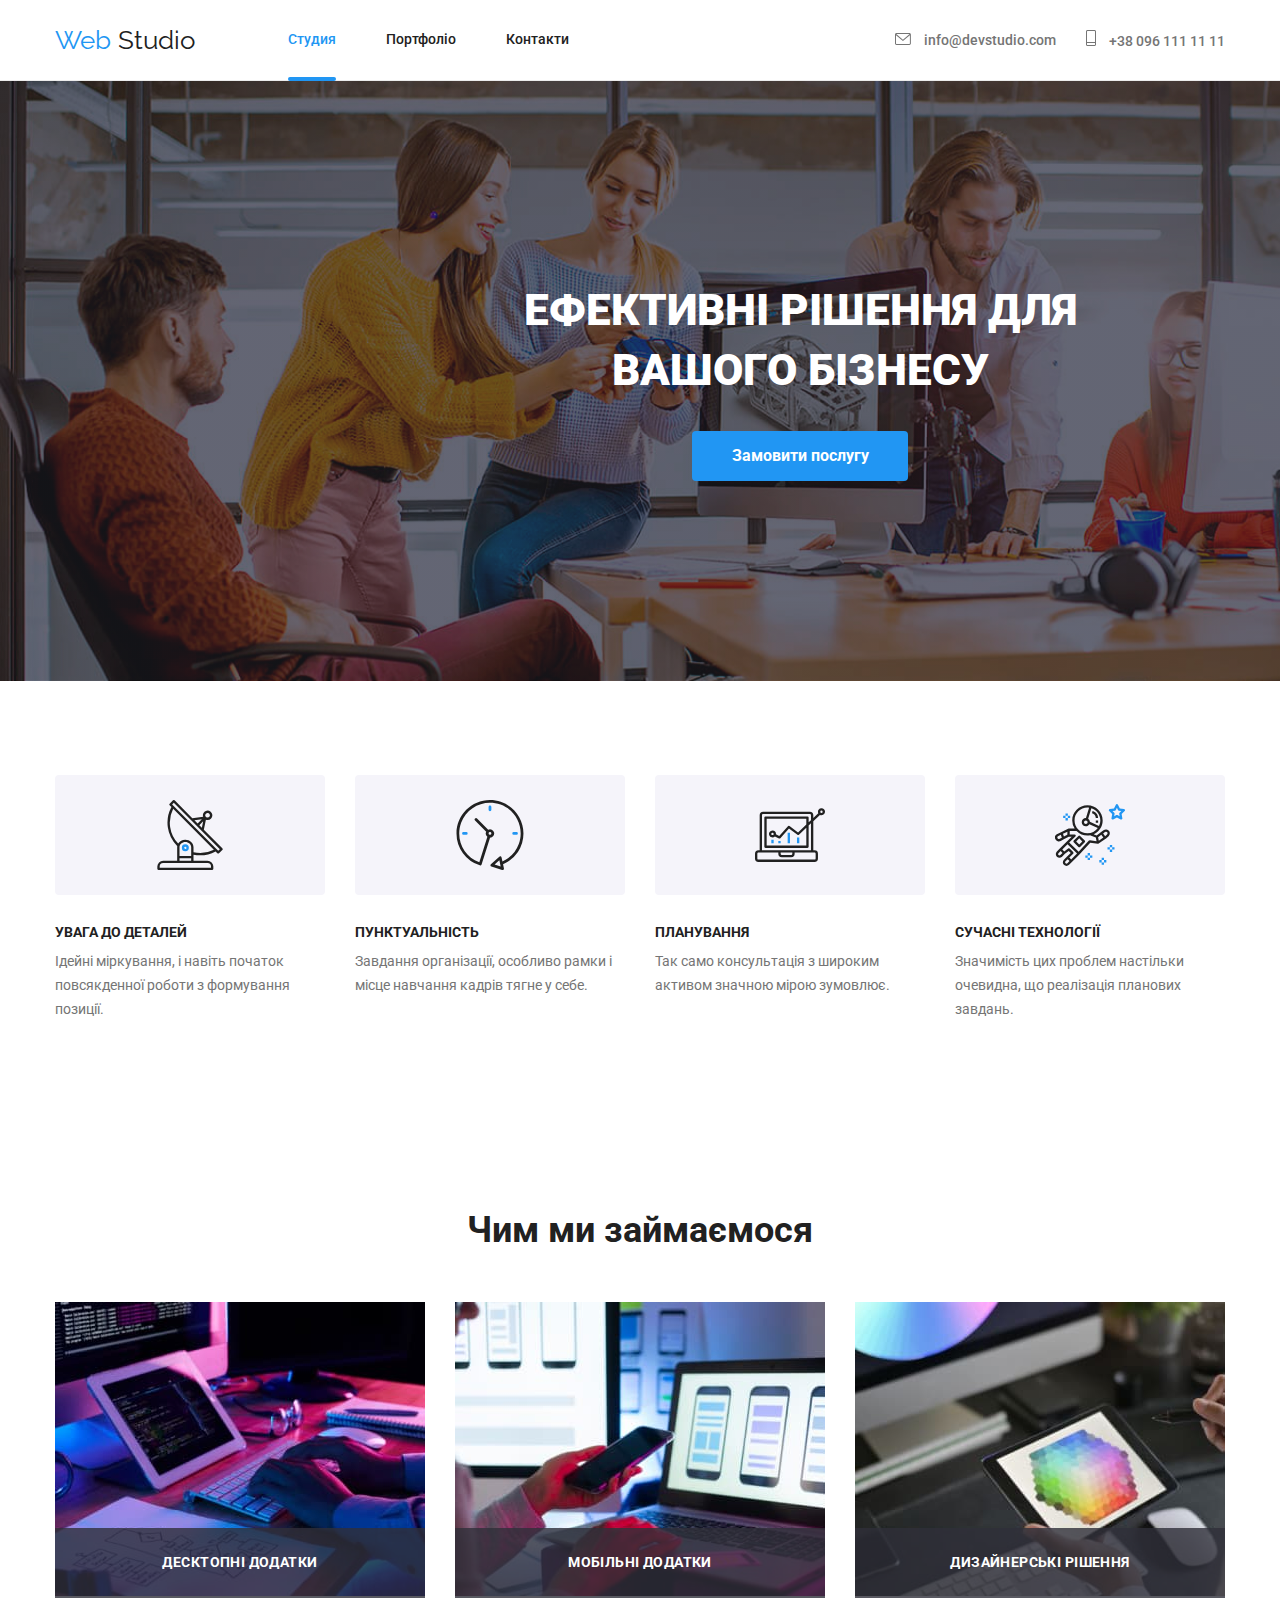
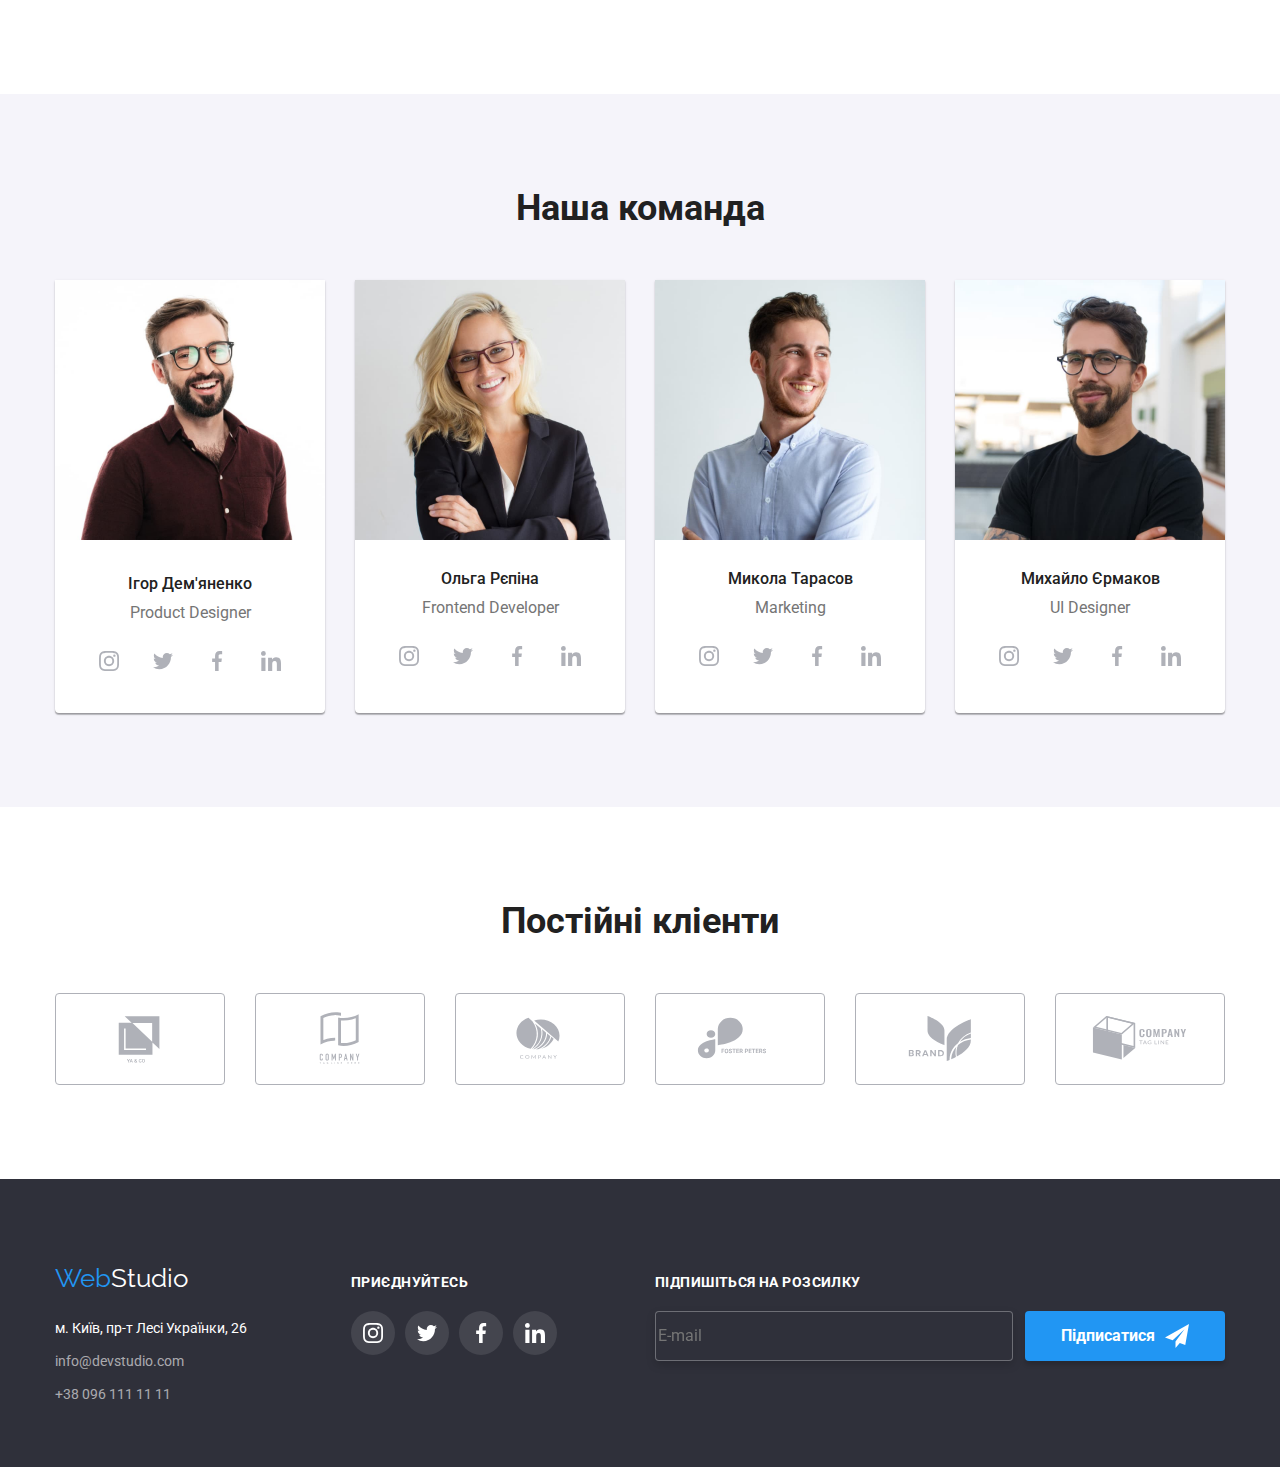
==== commit 4feae29f: "add hw-07" ====
--- a/index.html
+++ b/index.html
@@ -139,7 +139,7 @@
         <ul class="activity__list">
           <li class="activity__item">
             <div class="activity__group">
-              <img class="activity__img" src="./images/logo-1.jpg" alt="tablet-on-the-table" width="370" height="295" />
+              <img class="activity__img" src="./images/logo-1.jpg" alt="tablet-on-the-table" width="370" height="294" />
               <div class="activity__work">
                 <p class="activity__text">Десктопні додатки</p>
               </div>
@@ -147,7 +147,7 @@
           </li>
           <li class="activity__item">
             <div class="activity__group">
-              <img class="activity__img" src="./images/logo-2.jpg" alt="phone-in-hand" width="370" height="295" />
+              <img class="activity__img" src="./images/logo-2.jpg" alt="phone-in-hand" width="370" height="294" />
               <div class="activity__work">
                 <p class="activity__text">Мобільні додатки</p>
               </div>
@@ -156,7 +156,7 @@
           <li class="activity__item">
             <div class="activity__group">
               <img class="activity__img" src="./images/logo-3.jpg" alt="tablet-in-hand-over-table" width="370"
-                height="295" />
+                height="294" />
               <div class="activity__work">
                 <p class="activity__text">Дизайнерські рішення</p>
               </div>
@@ -473,7 +473,7 @@
   <div class="backdrop is-hidden" data-modal>
     <div class="modal">
 
-      <button class="btn-modal" type="button" data-modal-close>
+      <button class="modal__btn" type="button" data-modal-close>
         <svg class="close-icon" width="11" height="11" viewBox="0 0 11 11" xmlns="http://www.w3.org/2000/svg">
           <path
             d="M11 1.108 9.892 0 5.5 4.392 1.108 0 0 1.108 4.392 5.5 0 9.892 1.108 11 5.5 6.608 9.892 11 11 9.892 6.608 5.5 11 1.108Z" />
@@ -524,7 +524,7 @@
           </span>
         </label>
       </form>
-      <button class="btn-register " type="submit">Відправити</button>
+      <button class="madal__btn" type="submit">Відправити</button>
 
     </div>
   </div>
--- a/css/main.min.css
+++ b/css/main.min.css
@@ -1 +1 @@
-:root{--font-family: Roboto, sans-serif;--primary-text-color: #212121;--tittle-text-color: #212121;--accent-color: #2196f3;--active-color: #2196f3;--primary-white-color: #ffffff;--second-text-color: #757575;--background-color: #f5f4fa;--footer-background-color: #2f303a;--background-color-portfolio: #f5f5f5;--color-border-list: #eeeeee;--background-color-btn: #188ce8;--color-border: #ececec;--social-color: #afb1b8;--animation: 250ms cubic-bezier(0.4, 0, 0.2, 1)}.visually-hidden{position:absolute;white-space:nowrap;width:1px;height:1px;overflow:hidden;border:0;padding:0;clip:rect(0 0 0 0);-webkit-clip-path:inset(50%);clip-path:inset(50%);margin:-1px}.page__header{border-bottom:solid 1px;border-color:var(--color-border)}header{background-color:var(--primary-white-color);display:-webkit-box;display:-ms-flexbox;display:flex}.header-contanier{width:1200px;margin:0 auto;padding-left:15px;padding-right:15px;display:-webkit-box;display:-ms-flexbox;display:flex;-ms-flex-wrap:wrap;flex-wrap:wrap;-webkit-box-orient:horizontal;-webkit-box-direction:normal;-ms-flex-direction:row;flex-direction:row}.nav{display:-webkit-box;display:-ms-flexbox;display:flex;-webkit-box-align:center;-ms-flex-align:center;align-items:center}.nav__list{display:block;display:-webkit-box;display:-ms-flexbox;display:flex;list-style:none;margin-top:0;margin-bottom:0;margin-left:0;padding-left:0}.nav__item{display:-webkit-box;display:-ms-flexbox;display:flex;-webkit-box-align:center;-ms-flex-align:center;align-items:center;-webkit-box-pack:center;-ms-flex-pack:center;justify-content:center;margin-right:50px}.nav__item:last-child{margin-right:0}.nav__link{color:var(--primary-text-color);font-weight:500;font-size:14px;line-height:1.14;text-decoration:none;-webkit-transition:color var(--animation);transition:color var(--animation)}.nav__link.current{color:var(--active-color);padding:32px 0;font-family:Roboto;font-weight:500;font-size:14px;line-height:1.14;text-decoration:none;-webkit-transition:color var(--animation);transition:color var(--animation);position:relative;display:block}.nav__link.current::after{content:"";display:block;position:absolute;width:100%;height:4px;border-radius:2px;bottom:-1%;background-color:var(--active-color)}h2{text-align:center}.list-contact__link{fill:var(--second-text-color);font-weight:500;font-size:14px;line-height:1.14;text-decoration:none;-webkit-box-align:center;-ms-flex-align:center;align-items:center;-webkit-transition:fill var(--animation),color var(--animation);transition:fill var(--animation),color var(--animation);color:var(--second-text-color);list-style:none;padding:0;margin:0}.list-contact__link:hover,.list-contact__link:focus{color:var(--active-color);fill:var(--active-color)}.list-contact{margin:0 0 0 auto;padding-left:0;display:-webkit-box;display:-ms-flexbox;display:flex;-webkit-box-align:center;-ms-flex-align:center;align-items:center}.list-contact__item{list-style:none;margin-right:30px}.list-contact__item:last-child{margin-right:0}.list-contact__icon{margin-right:10px}.logo{color:var(--accent-color);font-family:Raleway,sans-serif;font-size:26px;line-height:1.19;text-decoration:none;padding-top:24px;padding-bottom:24px;margin-right:93px;-webkit-transition:color var(--animation);transition:color var(--animation)}.logo:hover{color:var(--accent-color)}.logo__link{color:var(--primary-text-color)}.section-hero{width:1600px;text-align:center;margin:0 auto;padding-top:200px;padding-bottom:200px;background:-webkit-gradient(linear, left top, right top, from(rgba(47, 48, 58, 0.4)), to(rgba(47, 48, 58, 0.4))),url(../images/Img.png);background:linear-gradient(to right, rgba(47, 48, 58, 0.4), rgba(47, 48, 58, 0.4)),url(../images/Img.png);background-size:cover;background-position:center;background-repeat:no-repeat}.hero-tittle{color:var(--primary-white-color);font-weight:900;font-size:44px;line-height:1.36;text-align:center;text-transform:uppercase;width:696px;margin:0 auto;margin-bottom:30px}.btn{color:var(--primary-white-color);background-color:var(--accent-color);cursor:pointer;font-family:Roboto;font-weight:700;font-size:16px;line-height:1.87;width:216px;padding:10px 32px;border:0;border-radius:4px;-webkit-transition:background-color var(--animation);transition:background-color var(--animation)}.btn:hover{background-color:var(--background-color-btn)}.btn:focus{background-color:var(--background-color-btn)}.backdrop{position:fixed;top:0;left:0;width:100%;height:100%;opacity:1;z-index:5;-webkit-transition:var(--animation);transition:var(--animation);background-color:rgba(0,0,0,.2)}.backdrop.is-hidden{opacity:0;pointer-events:none;visibility:hidden}.modal{position:absolute;top:50%;left:50%;width:528px;padding:40px;background-color:var(--primary-white-color);-webkit-box-shadow:0px 1px 3px rgba(0,0,0,.12),0px 1px 1px rgba(0,0,0,.14),0px 2px 1px rgba(0,0,0,.2);box-shadow:0px 1px 3px rgba(0,0,0,.12),0px 1px 1px rgba(0,0,0,.14),0px 2px 1px rgba(0,0,0,.2);border-radius:4px;-webkit-transform:translate(-50%, -50%) scale(1);transform:translate(-50%, -50%) scale(1);-webkit-transition:opacity var(--animation),visibility var(--animation);transition:opacity var(--animation),visibility var(--animation)}.btn-modal{position:absolute;top:8px;right:8px;width:30px;height:30px;border:1px solid rgba(0,0,0,.1);border-radius:50%;background-color:var(--primary-white-color);cursor:pointer}.btn-modal:hover{fill:var(--active-color);-webkit-transition:fill var(--animation);transition:fill var(--animation)}.btn-modal:focus{fill:var(--active-color);-webkit-transition:fill var(--animation);transition:fill var(--animation)}.register-form{margin-bottom:20px}.register-form-tittle{display:block;font-family:"Roboto";font-size:20px;line-height:1.15;letter-spacing:.03em;-webkit-box-align:center;-ms-flex-align:center;align-items:center;margin-bottom:30px}.register-form-field{display:block;margin:0;text-align:left;position:relative;margin-bottom:10px}.register-form-field:last-of-type{margin-bottom:0}.register-form-field:hover{border-color:var(--active-color);fill:var(--active-color);-webkit-transition:fill var(--animation),border-color var(--animation);transition:fill var(--animation),border-color var(--animation)}.register-form-field:focus{border-color:var(--active-color);fill:var(--active-color)}.register-form-label{display:block;font-family:"Roboto";font-size:12px;line-height:1.16;letter-spacing:.01em;color:#757575;margin-bottom:4px}.chekbox-agreement-form{display:inline-block;margin-bottom:30px}.register-form-chekbox{-webkit-appearance:none;-moz-appearance:none;appearance:none}.register-form-input{width:100%;height:40px;border:1px solid rgba(33,33,33,.2);border-radius:4px;outline:none;padding-left:42px}.register-form-input:hover~.register-form-icon{fill:var(--active-color);border-color:var(--active-color);-webkit-transition:fill var(--animation),border-color var(--animation);transition:fill var(--animation),border-color var(--animation)}.register-form-field:focus-within>.register-form-icon{fill:var(--active-color);border-color:var(--active-color);-webkit-transition:border-color var(--animation);transition:border-color var(--animation)}.register-form-input:hover{border-color:var(--active-color);-webkit-transition:fill var(--animation),border-color var(--animation);transition:fill var(--animation),border-color var(--animation)}.register-form-input:focus-within{border-color:var(--active-color);-webkit-transition:border-color var(--animation);transition:border-color var(--animation)}.register-form-icon{position:absolute;left:3%;top:50%}textarea{width:100%;height:120px;border:1px solid rgba(33,33,33,.2);border-radius:4px;padding:12px 16px;resize:none;outline:none}.chekbox-svg{display:inline-block;vertical-align:middle}.register-form-description{color:var(--second-text-color);display:inline-block;-webkit-box-align:center;-ms-flex-align:center;align-items:center;font-family:"Roboto";font-style:normal;font-weight:400;font-size:14px;line-height:1.71;letter-spacing:.03em}.register-form-link{color:var(--active-color)}.btn-register{color:var(--primary-white-color);background-color:var(--accent-color);cursor:pointer;font-family:Roboto;font-weight:700;font-size:16px;line-height:1.87;width:216px;padding:10px 32px;border:0;border-radius:4px;-webkit-transition:background-color var(--animation);transition:background-color var(--animation)}.btn-register:hover{color:var(--primary-white-color);background-color:var(--background-color-btn);-webkit-box-shadow:0px 4px 4px rgba(0,0,0,.15);box-shadow:0px 4px 4px rgba(0,0,0,.15);-webkit-transition:color var(--animation),background-color var(--animation),-webkit-box-shadow var(--animation);transition:color var(--animation),background-color var(--animation),-webkit-box-shadow var(--animation);transition:color var(--animation),box-shadow var(--animation),background-color var(--animation);transition:color var(--animation),box-shadow var(--animation),background-color var(--animation),-webkit-box-shadow var(--animation)}.btn-register:focus{color:var(--primary-white-color);background-color:var(--background-color-btn);-webkit-box-shadow:0px 4px 4px rgba(0,0,0,.15);box-shadow:0px 4px 4px rgba(0,0,0,.15);-webkit-transition:color var(--animation),background-color var(--animation),-webkit-box-shadow var(--animation);transition:color var(--animation),background-color var(--animation),-webkit-box-shadow var(--animation);transition:color var(--animation),box-shadow var(--animation),background-color var(--animation);transition:color var(--animation),box-shadow var(--animation),background-color var(--animation),-webkit-box-shadow var(--animation)}.btn{color:var(--primary-white-color);background-color:var(--accent-color);cursor:pointer;font-family:Roboto;font-weight:700;font-size:16px;line-height:1.87;width:216px;padding:10px 32px;border:0;border-radius:4px;-webkit-transition:background-color var(--animation);transition:background-color var(--animation)}.btn:hover{background-color:var(--background-color-btn)}.btn:focus{background-color:var(--background-color-btn)}.benefits__icon{list-style:none;display:-webkit-box;display:-ms-flexbox;display:flex;margin-top:0;margin-bottom:0;padding-top:94px;padding-left:215px;padding-right:215px;gap:30px;-webkit-box-pack:center;-ms-flex-pack:center;justify-content:center}.container-benefits__icon{width:270px;height:120px;display:-webkit-box;display:-ms-flexbox;display:flex;-webkit-box-pack:center;-ms-flex-pack:center;justify-content:center;-webkit-box-align:center;-ms-flex-align:center;align-items:center;background-color:var(--background-color);border-radius:4px;margin-bottom:30px}.benefits__icon{margin:0;padding:0}.benefits__title{font-weight:700;font-size:14px;line-height:1.14;text-transform:uppercase;margin:0;margin-bottom:10px}.title-subject{font-size:36px;line-height:1.16;padding:0;margin-bottom:50px}.title-subtitle{font-weight:500;font-size:16px;line-height:1.18;margin-bottom:10px;text-align:center;-webkit-box-pack:center;-ms-flex-pack:center;justify-content:center}.section-subject{background-color:var(--background-color);display:-webkit-box;display:-ms-flexbox;display:flex}.list-benefits{list-style:none;display:-webkit-box;display:-ms-flexbox;display:flex;margin-top:0;margin-bottom:0;padding:0;gap:30px;-webkit-box-pack:center;-ms-flex-pack:center;justify-content:center}.benefits{display:block;-webkit-box-sizing:border-box;box-sizing:border-box;-ms-flex-preferred-size:calc((100% - 60px)/3);flex-basis:calc((100% - 60px)/3)}.benefits__text{color:var(--second-text-color);font-weight:400;font-size:14px;line-height:1.71;margin-bottom:0}.section-activity{padding-top:0}.container-activity{width:1200px;margin:0 auto;padding-left:15px;padding-right:15px}.activity__list{list-style:none;display:-webkit-box;display:-ms-flexbox;display:flex;margin-top:0;margin-bottom:0;padding:0;gap:30px;-webkit-box-pack:center;-ms-flex-pack:center;justify-content:center}.activity__work{display:block;-webkit-box-align:center;-ms-flex-align:center;align-items:center;-webkit-box-pack:center;-ms-flex-pack:center;justify-content:center;bottom:0;width:100%;height:70px;position:absolute;background-color:rgba(47,48,58,.8);color:var(--primary-white-color)}.activity__group{position:relative}.activity__text{display:inline;font-family:"Roboto";font-weight:700;font-size:14px;line-height:1.14;letter-spacing:.03em;text-transform:uppercase;text-align:center;vertical-align:center}.contanier-title-subtitle{padding-top:30px;padding-bottom:30px}.text-list{color:var(--second-text-color);font-weight:400;font-size:14px;line-height:1.71;margin-bottom:0}.about-tittle{width:1200px;margin:0 auto;padding-left:15px;padding-right:15px}.about-list__item{background-color:var(--primary-white-color);color:var(--tittle-text-color);font-weight:500;font-size:16px;line-height:1.18}.about-list{list-style:none;display:-webkit-box;display:-ms-flexbox;display:flex;margin-top:0;margin-bottom:0;padding:0;gap:30px;-webkit-box-pack:center;-ms-flex-pack:center;justify-content:center}.subtitle{color:var(--second-text-color);font-weight:400;font-size:16px;line-height:1.18;margin-bottom:16px;margin-top:0;-webkit-box-pack:center;-ms-flex-pack:center;justify-content:center}.container-about{width:1200px;margin:0 auto;padding-left:15px;padding-right:15px}.about{-webkit-box-align:center;-ms-flex-align:center;align-items:center;background-color:var(--primary-white-color);-ms-flex-preferred-size:calc((100% - 60px)/3);flex-basis:calc((100% - 60px)/3);-webkit-box-shadow:0px 1px 3px rgba(0,0,0,.12),0px 1px 1px rgba(0,0,0,.14),0px 2px 1px rgba(0,0,0,.2);box-shadow:0px 1px 3px rgba(0,0,0,.12),0px 1px 1px rgba(0,0,0,.14),0px 2px 1px rgba(0,0,0,.2);border-radius:0px 0px 4px 4px}.contanier-title-subtitle{text-align:center}.about:last-child{margin-right:0}.social__list{list-style:none;display:-webkit-box;display:-ms-flexbox;display:flex;gap:10px;-webkit-box-pack:center;-ms-flex-pack:center;justify-content:center;padding:0 32px}.social__link{width:44px;height:44px;border-radius:50%;display:-webkit-box;display:-ms-flexbox;display:flex;background:var(--primary-white-color);-webkit-box-align:center;-ms-flex-align:center;align-items:center;-webkit-box-pack:center;-ms-flex-pack:center;justify-content:center;fill:var(--social-color);-webkit-transition:background-color var(--animation),fill var(--animation);transition:background-color var(--animation),fill var(--animation)}.social__link:hover,.social__link:focus{background-color:var(--active-color);fill:var(--primary-white-color)}.client-title{font-size:36px;line-height:1.16;margin-bottom:50px}.client__item{-ms-flex-preferred-size:calc(100% - 150px)/6;flex-basis:calc(100% - 150px)/6;height:92px;width:170px}.client__list{display:-webkit-box;display:-ms-flexbox;display:flex;gap:30px;list-style:none;-webkit-box-pack:center;-ms-flex-pack:center;justify-content:center;-webkit-box-align:center;-ms-flex-align:center;align-items:center;margin:0;padding:0}.client__link{width:100%;height:100%;display:-webkit-box;display:-ms-flexbox;display:flex;border:1px solid;border-radius:4px;-webkit-box-align:center;-ms-flex-align:center;align-items:center;-webkit-box-pack:center;-ms-flex-pack:center;justify-content:center;fill:var(--social-color);border-color:var(--social-color);-webkit-transition:fill var(--animation),border-color var(--animation);transition:fill var(--animation),border-color var(--animation)}.client__link:focus,.client__link:hover{border-color:var(--active-color);fill:var(--active-color)}.section-client{padding-top:94px;padding-bottom:94px}.container-footer{display:-webkit-box;display:-ms-flexbox;display:flex;-webkit-box-align:baseline;-ms-flex-align:baseline;align-items:baseline}.footer{color:var(--primary-white-color);background-color:var(--footer-background-color);padding-top:60px;padding-bottom:60px}.footer-box{margin-right:70px}.logo{color:var(--accent-color);font-family:Raleway,sans-serif;font-size:26px;line-height:1.19;text-decoration:none;margin-bottom:20px;display:block;margin-bottom:0}.address__list{list-style:none;padding:0;margin:0}.address__item{margin-bottom:9px}.address__item:last-child{margin-bottom:0}.span{color:var(--primary-white-color)}.link{color:var(--primary-text-color);font-weight:500;font-size:14px;line-height:1.14;text-decoration:none}.link{color:rgba(255,255,255,.6);font-weight:400;font-size:14px;line-height:1.71;text-decoration:none;font-style:normal;-webkit-transition:color var(--animation);transition:color var(--animation)}.link:hover,.link:focus{color:var(--active-color)}.address__link{color:var(--primary-white-color);font-weight:400;font-size:14px;line-height:1.71;text-decoration:none;font-style:normal;-webkit-transition:color var(--animation);transition:color var(--animation)}.address__link:hover,.address__link:focus{color:var(--active-color)}.accession{font-family:"Roboto";font-style:normal;font-weight:700;font-size:14px;line-height:1.14;letter-spacing:.03em;text-transform:uppercase;margin-bottom:20px}.social-footer__list{padding:0;margin:0;list-style:none;display:-webkit-box;display:-ms-flexbox;display:flex;gap:10px}.social-footer__link{width:44px;height:44px;border-radius:50%;display:-webkit-box;display:-ms-flexbox;display:flex;background:rgba(255,255,255,.1);-webkit-box-align:center;-ms-flex-align:center;align-items:center;-webkit-box-pack:center;-ms-flex-pack:center;justify-content:center;-webkit-transition:background-color var(--animation);transition:background-color var(--animation)}.social-footer__link:hover,.social-footer__link:focus{background-color:var(--active-color)}.social-footer__icon{fill:var(--primary-white-color)}.footer-form{display:-webkit-box;display:-ms-flexbox;display:flex}.footer-form__label{margin-right:12px}.footer-form__input{width:358px;height:50px;background-color:#2f303a;border:1px solid rgba(255,255,255,.3);-webkit-filter:drop-shadow(0px 4px 4px rgba(0, 0, 0, 0.15));filter:drop-shadow(0px 4px 4px rgba(0, 0, 0, 0.15));border-radius:4px;outline:none;color:var(--second-text-color)}.footer-register__text{display:inline-block;font-family:"Roboto";font-size:14px;line-height:1.14;letter-spacing:.03em;text-transform:uppercase;margin-bottom:20px}.footer-register__icon{fill:var(--primary-white-color);margin-left:10px}.footer-form-mailing{margin-left:auto}.btn-register__icon{color:var(--primary-white-color);background-color:var(--accent-color);font-family:Roboto;font-weight:700;font-size:16px;line-height:1.87;padding:10px 32px;border:0;-webkit-transition:background-color var(--animation);transition:background-color var(--animation);display:-webkit-box;display:-ms-flexbox;display:flex;-webkit-box-pack:center;-ms-flex-pack:center;justify-content:center;-webkit-box-align:center;-ms-flex-align:center;align-items:center;width:200px;height:50px;cursor:pointer;-webkit-box-shadow:0px 4px 4px rgba(0,0,0,.15);box-shadow:0px 4px 4px rgba(0,0,0,.15);border-radius:4px}.btn-portfolio{color:var(--primary-text-color);background-color:var(--background-color);font-family:inherit;font-weight:500;font-size:16px;line-height:1.62;cursor:pointer;border:none;border-radius:4px;padding:6px 22px;-webkit-transition:color var(--animation),background-color var(--animation),-webkit-box-shadow var(--animation);transition:color var(--animation),background-color var(--animation),-webkit-box-shadow var(--animation);transition:box-shadow var(--animation),color var(--animation),background-color var(--animation);transition:box-shadow var(--animation),color var(--animation),background-color var(--animation),-webkit-box-shadow var(--animation)}.btn-container{margin-right:8px;-webkit-transform:background-color var(--animation);transform:background-color var(--animation)}.btn-container:last-child{margin-right:0}.button-nav{padding-top:94px;padding-bottom:94px}.btn-portfolio:hover{color:var(--primary-white-color);background-color:var(--active-color);-webkit-box-shadow:0px 3px 1px rgba(0,0,0,.1),0px 1px 2px rgba(0,0,0,.08),0px 2px 2px rgba(0,0,0,.12);box-shadow:0px 3px 1px rgba(0,0,0,.1),0px 1px 2px rgba(0,0,0,.08),0px 2px 2px rgba(0,0,0,.12);border-radius:4px}.btn-portfolio:focus{color:var(--primary-white-color);background-color:var(--active-color);-webkit-box-shadow:0px 3px 1px rgba(0,0,0,.1),0px 1px 2px rgba(0,0,0,.08),0px 2px 2px rgba(0,0,0,.12);box-shadow:0px 3px 1px rgba(0,0,0,.1),0px 1px 2px rgba(0,0,0,.08),0px 2px 2px rgba(0,0,0,.12);border-radius:4px}.container-list-portfolio{padding:20px 24px;border-right:solid 1px;border-bottom:solid 1px;border-left:solid 1px;border-color:var(--color-border-list)}.title-project{color:var(--primary-text-color);font-weight:700;font-size:36px;line-height:1.16;text-align:center}.title-portfolio{color:var(--tittle-text-color);margin-bottom:4px;font-size:18px;line-height:2;text-align:left}.list-portfolio{list-style:none}.list-nav-portfolio{display:-webkit-box;display:-ms-flexbox;display:flex;list-style:none;-webkit-box-align:center;-ms-flex-align:center;align-items:center}.text-work{color:var(--second-text-color);font-size:16px;line-height:1.87}.list-portfolio{display:-webkit-box;display:-ms-flexbox;display:flex;-ms-flex-wrap:wrap;flex-wrap:wrap;gap:30px;padding:0;margin:0;margin-right:30px}.list-nav-portfolio{-webkit-box-pack:center;-ms-flex-pack:center;justify-content:center;margin-bottom:50px;margin-top:0;padding-left:0}.list-item-portfolio{border-color:var(--color-border-list);-ms-flex-preferred-size:calc((100% - 60px)/3);flex-basis:calc((100% - 60px)/3);margin-top:0;margin-bottom:0;padding:0;-webkit-transition:-webkit-box-shadow var(--animation);transition:-webkit-box-shadow var(--animation);transition:box-shadow var(--animation);transition:box-shadow var(--animation), -webkit-box-shadow var(--animation)}.list-item-portfolio:hover{-webkit-box-shadow:0px 1px 1px rgba(0,0,0,.12),0px 4px 4px rgba(0,0,0,.06),1px 4px 6px rgba(0,0,0,.16);box-shadow:0px 1px 1px rgba(0,0,0,.12),0px 4px 4px rgba(0,0,0,.06),1px 4px 6px rgba(0,0,0,.16)}.list-item-portfolio:focus{-webkit-box-shadow:0px 1px 1px rgba(0,0,0,.12),0px 4px 4px rgba(0,0,0,.06),1px 4px 6px rgba(0,0,0,.16);box-shadow:0px 1px 1px rgba(0,0,0,.12),0px 4px 4px rgba(0,0,0,.06),1px 4px 6px rgba(0,0,0,.16)}.list-portfolio:nth-child(3n){margin-right:0}.work-description{position:relative;overflow:hidden}.overlay{position:absolute;top:0;left:0;-webkit-transform:translateY(100%);transform:translateY(100%);width:100%;height:101%;padding:63px 24px;display:-webkit-box;display:-ms-flexbox;display:flex;-webkit-box-align:center;-ms-flex-align:center;align-items:center;-webkit-box-pack:center;-ms-flex-pack:center;justify-content:center;background-color:rgba(33,150,243,.9)}.overlay-description{font-weight:400;font-size:18px;line-height:1.55;letter-spacing:.03em;color:var(--primary-white-color)}.list-item-portfolio:hover .overlay{-webkit-transform:translateY(0);transform:translateY(0);-webkit-transition:-webkit-transform var(--animation);transition:-webkit-transform var(--animation);transition:transform var(--animation);transition:transform var(--animation), -webkit-transform var(--animation)}html{-webkit-box-sizing:border-box;box-sizing:border-box}*,*::before,*::after{-webkit-box-sizing:inherit;box-sizing:inherit}h1,h2,h3,p{margin-top:0;margin-bottom:0}body{color:var(--primary-text-color);font-family:Roboto,sans-serif}.section{padding-top:94px;padding-bottom:94px}.container{width:1200px;padding-left:15px;padding-right:15px;margin:0 auto}.img{display:block;max-width:100%}/*# sourceMappingURL=main.min.css.map */+:root{--font-family: Roboto, sans-serif;--primary-text-color: #212121;--tittle-text-color: #212121;--accent-color: #2196f3;--active-color: #2196f3;--primary-white-color: #ffffff;--second-text-color: #757575;--background-color: #f5f4fa;--footer-background-color: #2f303a;--background-color-portfolio: #f5f5f5;--color-border-list: #eeeeee;--background-color-btn: #188ce8;--color-border: #ececec;--social-color: #afb1b8;--animation: 250ms cubic-bezier(0.4, 0, 0.2, 1)}.visually-hidden{position:absolute;white-space:nowrap;width:1px;height:1px;overflow:hidden;border:0;padding:0;clip:rect(0 0 0 0);-webkit-clip-path:inset(50%);clip-path:inset(50%);margin:-1px}.page__header{border-bottom:solid 1px;border-color:var(--color-border)}header{background-color:var(--primary-white-color);display:-webkit-box;display:-ms-flexbox;display:flex}.header-contanier{width:1200px;margin:0 auto;padding-left:15px;padding-right:15px;display:-webkit-box;display:-ms-flexbox;display:flex;-ms-flex-wrap:wrap;flex-wrap:wrap;-webkit-box-orient:horizontal;-webkit-box-direction:normal;-ms-flex-direction:row;flex-direction:row}.nav{display:-webkit-box;display:-ms-flexbox;display:flex;-webkit-box-align:center;-ms-flex-align:center;align-items:center}.nav__list{display:block;display:-webkit-box;display:-ms-flexbox;display:flex;list-style:none;margin-top:0;margin-bottom:0;margin-left:0;padding-left:0}.nav__item{display:-webkit-box;display:-ms-flexbox;display:flex;-webkit-box-align:center;-ms-flex-align:center;align-items:center;-webkit-box-pack:center;-ms-flex-pack:center;justify-content:center;margin-right:50px}.nav__item:last-child{margin-right:0}.nav__link{color:var(--primary-text-color);font-weight:500;font-size:14px;line-height:1.14;text-decoration:none;-webkit-transition:color var(--animation);transition:color var(--animation)}.nav__link.current{color:var(--active-color);padding:32px 0;font-family:Roboto;font-weight:500;font-size:14px;line-height:1.14;text-decoration:none;-webkit-transition:color var(--animation);transition:color var(--animation);position:relative;display:block}.nav__link.current::after{content:"";display:block;position:absolute;width:100%;height:4px;border-radius:2px;bottom:-1%;background-color:var(--active-color)}h2{text-align:center}.list-contact__link{fill:var(--second-text-color);font-weight:500;font-size:14px;line-height:1.14;text-decoration:none;-webkit-box-align:center;-ms-flex-align:center;align-items:center;-webkit-transition:fill var(--animation),color var(--animation);transition:fill var(--animation),color var(--animation);color:var(--second-text-color);list-style:none;padding:0;margin:0}.list-contact__link:hover,.list-contact__link:focus{color:var(--active-color);fill:var(--active-color)}.list-contact{margin:0 0 0 auto;padding-left:0;display:-webkit-box;display:-ms-flexbox;display:flex;-webkit-box-align:center;-ms-flex-align:center;align-items:center}.list-contact__item{list-style:none;margin-right:30px}.list-contact__item:last-child{margin-right:0}.list-contact__icon{margin-right:10px}.logo{color:var(--accent-color);font-family:Raleway,sans-serif;font-size:26px;line-height:1.19;text-decoration:none;padding-top:24px;padding-bottom:24px;margin-right:93px;-webkit-transition:color var(--animation);transition:color var(--animation)}.logo:hover{color:var(--accent-color)}.logo__link{color:var(--primary-text-color)}.section-hero{width:1600px;text-align:center;margin:0 auto;padding-top:200px;padding-bottom:200px;background:-webkit-gradient(linear, left top, right top, from(rgba(47, 48, 58, 0.4)), to(rgba(47, 48, 58, 0.4))),url(../images/Img.png);background:linear-gradient(to right, rgba(47, 48, 58, 0.4), rgba(47, 48, 58, 0.4)),url(../images/Img.png);background-size:cover;background-position:center;background-repeat:no-repeat}.hero-tittle{color:var(--primary-white-color);font-weight:900;font-size:44px;line-height:1.36;text-align:center;text-transform:uppercase;width:696px;margin:0 auto;margin-bottom:30px}.btn{color:var(--primary-white-color);background-color:var(--accent-color);cursor:pointer;font-family:Roboto;font-weight:700;font-size:16px;line-height:1.87;width:216px;padding:10px 32px;border:0;border-radius:4px;-webkit-transition:background-color var(--animation);transition:background-color var(--animation)}.btn:hover{background-color:var(--background-color-btn)}.btn:focus{background-color:var(--background-color-btn)}.backdrop{position:fixed;top:0;left:0;width:100%;height:100%;opacity:1;z-index:5;-webkit-transition:var(--animation);transition:var(--animation);background-color:rgba(0,0,0,.2)}.backdrop.is-hidden{opacity:0;pointer-events:none;visibility:hidden}.modal{position:absolute;top:50%;left:50%;width:528px;padding:40px;background-color:var(--primary-white-color);-webkit-box-shadow:0px 1px 3px rgba(0,0,0,.12),0px 1px 1px rgba(0,0,0,.14),0px 2px 1px rgba(0,0,0,.2);box-shadow:0px 1px 3px rgba(0,0,0,.12),0px 1px 1px rgba(0,0,0,.14),0px 2px 1px rgba(0,0,0,.2);border-radius:4px;-webkit-transform:translate(-50%, -50%) scale(1);transform:translate(-50%, -50%) scale(1);-webkit-transition:opacity var(--animation),visibility var(--animation);transition:opacity var(--animation),visibility var(--animation)}.modal__btn{position:absolute;top:8px;right:8px;width:30px;height:30px;border:1px solid rgba(0,0,0,.1);border-radius:50%;background-color:var(--primary-white-color);cursor:pointer}.modal__btn:hover,.modal__btn:focus{fill:var(--active-color);-webkit-transition:fill var(--animation);transition:fill var(--animation)}.btn-modal:hover{fill:var(--active-color);-webkit-transition:fill var(--animation);transition:fill var(--animation)}.btn-modal:focus{fill:var(--active-color);-webkit-transition:fill var(--animation);transition:fill var(--animation)}.register-form{margin-bottom:20px}.register-form-tittle{display:block;font-family:"Roboto";font-size:20px;line-height:1.15;letter-spacing:.03em;-webkit-box-align:center;-ms-flex-align:center;align-items:center;margin-bottom:30px}.register-form-field{display:block;margin:0;text-align:left;position:relative;margin-bottom:10px}.register-form-field:last-of-type{margin-bottom:0}.register-form-field:hover{border-color:var(--active-color);fill:var(--active-color);-webkit-transition:fill var(--animation),border-color var(--animation);transition:fill var(--animation),border-color var(--animation)}.register-form-field:focus{border-color:var(--active-color);fill:var(--active-color)}.register-form-label{display:block;font-family:"Roboto";font-size:12px;line-height:1.16;letter-spacing:.01em;color:#757575;margin-bottom:4px}.chekbox-agreement-form{display:inline-block;margin-bottom:30px}.register-form-chekbox{-webkit-appearance:none;-moz-appearance:none;appearance:none}.register-form__input{width:100%;height:40px;border:1px solid rgba(33,33,33,.2);border-radius:4px;outline:none;padding-left:42px}.register-form__input:hover{border-color:var(--active-color);-webkit-transition:fill var(--animation),border-color var(--animation);transition:fill var(--animation),border-color var(--animation)}.register-form__input:hover~.register-form__icon{fill:var(--active-color);border-color:var(--active-color);-webkit-transition:fill var(--animation),border-color var(--animation);transition:fill var(--animation),border-color var(--animation)}.register-form__field:focus-within>.register-form__icon{fill:var(--active-color);border-color:var(--active-color);-webkit-transition:border-color var(--animation);transition:border-color var(--animation)}.register-form__input:focus-within{border-color:var(--active-color);-webkit-transition:border-color var(--animation);transition:border-color var(--animation)}.register-form__icon{position:absolute;left:3%;top:50%}textarea{width:100%;height:120px;border:1px solid rgba(33,33,33,.2);border-radius:4px;padding:12px 16px;resize:none;outline:none}.chekbox__svg{display:inline-block;vertical-align:middle}.register-form-description{color:var(--second-text-color);display:inline-block;-webkit-box-align:center;-ms-flex-align:center;align-items:center;font-family:"Roboto";font-style:normal;font-weight:400;font-size:14px;line-height:1.71;letter-spacing:.03em}.register-form-link{color:var(--active-color)}.modal__btn{color:var(--primary-white-color);background-color:var(--accent-color);cursor:pointer;font-family:Roboto;font-weight:700;font-size:16px;line-height:1.87;width:216px;padding:10px 32px;border:0;border-radius:4px;-webkit-transition:background-color var(--animation);transition:background-color var(--animation)}.btn-register:hover{color:var(--primary-white-color);background-color:var(--background-color-btn);-webkit-box-shadow:0px 4px 4px rgba(0,0,0,.15);box-shadow:0px 4px 4px rgba(0,0,0,.15);-webkit-transition:color var(--animation),background-color var(--animation),-webkit-box-shadow var(--animation);transition:color var(--animation),background-color var(--animation),-webkit-box-shadow var(--animation);transition:color var(--animation),box-shadow var(--animation),background-color var(--animation);transition:color var(--animation),box-shadow var(--animation),background-color var(--animation),-webkit-box-shadow var(--animation)}.btn-register:focus{color:var(--primary-white-color);background-color:var(--background-color-btn);-webkit-box-shadow:0px 4px 4px rgba(0,0,0,.15);box-shadow:0px 4px 4px rgba(0,0,0,.15);-webkit-transition:color var(--animation),background-color var(--animation),-webkit-box-shadow var(--animation);transition:color var(--animation),background-color var(--animation),-webkit-box-shadow var(--animation);transition:color var(--animation),box-shadow var(--animation),background-color var(--animation);transition:color var(--animation),box-shadow var(--animation),background-color var(--animation),-webkit-box-shadow var(--animation)}.btn{color:var(--primary-white-color);background-color:var(--accent-color);cursor:pointer;font-family:Roboto;font-weight:700;font-size:16px;line-height:1.87;width:216px;padding:10px 32px;border:0;border-radius:4px;-webkit-transition:background-color var(--animation);transition:background-color var(--animation)}.btn:hover{background-color:var(--background-color-btn)}.btn:focus{background-color:var(--background-color-btn)}.benefits__icon{list-style:none;display:-webkit-box;display:-ms-flexbox;display:flex;margin-top:0;margin-bottom:0;padding-top:94px;padding-left:215px;padding-right:215px;gap:30px;-webkit-box-pack:center;-ms-flex-pack:center;justify-content:center}.container-benefits__icon{width:270px;height:120px;display:-webkit-box;display:-ms-flexbox;display:flex;-webkit-box-pack:center;-ms-flex-pack:center;justify-content:center;-webkit-box-align:center;-ms-flex-align:center;align-items:center;background-color:var(--background-color);border-radius:4px;margin-bottom:30px}.benefits__icon{margin:0;padding:0}.benefits__title{font-weight:700;font-size:14px;line-height:1.14;text-transform:uppercase;margin:0;margin-bottom:10px}.title-subject{font-size:36px;line-height:1.16;padding:0;margin-bottom:50px}.title-subtitle{font-weight:500;font-size:16px;line-height:1.18;margin-bottom:10px;text-align:center;-webkit-box-pack:center;-ms-flex-pack:center;justify-content:center}.section-subject{background-color:var(--background-color);display:-webkit-box;display:-ms-flexbox;display:flex}.list-benefits{list-style:none;display:-webkit-box;display:-ms-flexbox;display:flex;margin-top:0;margin-bottom:0;padding:0;gap:30px;-webkit-box-pack:center;-ms-flex-pack:center;justify-content:center}.benefits{display:block;-webkit-box-sizing:border-box;box-sizing:border-box;-ms-flex-preferred-size:calc((100% - 60px)/3);flex-basis:calc((100% - 60px)/3)}.benefits__text{color:var(--second-text-color);font-weight:400;font-size:14px;line-height:1.71;margin-bottom:0}.section-activity{padding-top:0}.container-activity{width:1200px;margin:0 auto;padding-left:15px;padding-right:15px}.activity__list{list-style:none;display:-webkit-box;display:-ms-flexbox;display:flex;margin-top:0;margin-bottom:0;padding:0;gap:30px;-webkit-box-pack:center;-ms-flex-pack:center;justify-content:center}.activity__work{display:block;-webkit-box-align:center;-ms-flex-align:center;align-items:center;-webkit-box-pack:center;-ms-flex-pack:center;justify-content:center;bottom:0;width:100%;height:70px;position:absolute;bottom:2px;background-color:rgba(47,48,58,.8);color:var(--primary-white-color)}.activity__group{position:relative}.activity__text{font-family:"Roboto";font-weight:700;font-size:14px;line-height:1.14;letter-spacing:.03em;text-transform:uppercase;text-align:center;padding-top:27px}.contanier-title-subtitle{padding-top:30px;padding-bottom:30px}.text-list{color:var(--second-text-color);font-weight:400;font-size:14px;line-height:1.71;margin-bottom:0}.about-tittle{width:1200px;margin:0 auto;padding-left:15px;padding-right:15px}.about-list__item{background-color:var(--primary-white-color);color:var(--tittle-text-color);font-weight:500;font-size:16px;line-height:1.18}.about-list{list-style:none;display:-webkit-box;display:-ms-flexbox;display:flex;margin-top:0;margin-bottom:0;padding:0;gap:30px;-webkit-box-pack:center;-ms-flex-pack:center;justify-content:center}.subtitle{color:var(--second-text-color);font-weight:400;font-size:16px;line-height:1.18;margin-bottom:16px;margin-top:0;-webkit-box-pack:center;-ms-flex-pack:center;justify-content:center}.container-about{width:1200px;margin:0 auto;padding-left:15px;padding-right:15px}.about{-webkit-box-align:center;-ms-flex-align:center;align-items:center;background-color:var(--primary-white-color);-ms-flex-preferred-size:calc((100% - 60px)/3);flex-basis:calc((100% - 60px)/3);-webkit-box-shadow:0px 1px 3px rgba(0,0,0,.12),0px 1px 1px rgba(0,0,0,.14),0px 2px 1px rgba(0,0,0,.2);box-shadow:0px 1px 3px rgba(0,0,0,.12),0px 1px 1px rgba(0,0,0,.14),0px 2px 1px rgba(0,0,0,.2);border-radius:0px 0px 4px 4px}.contanier-title-subtitle{text-align:center}.about:last-child{margin-right:0}.social__list{list-style:none;display:-webkit-box;display:-ms-flexbox;display:flex;gap:10px;-webkit-box-pack:center;-ms-flex-pack:center;justify-content:center;padding:0 32px}.social__link{width:44px;height:44px;border-radius:50%;display:-webkit-box;display:-ms-flexbox;display:flex;background:var(--primary-white-color);-webkit-box-align:center;-ms-flex-align:center;align-items:center;-webkit-box-pack:center;-ms-flex-pack:center;justify-content:center;fill:var(--social-color);-webkit-transition:background-color var(--animation),fill var(--animation);transition:background-color var(--animation),fill var(--animation)}.social__link:hover,.social__link:focus{background-color:var(--active-color);fill:var(--primary-white-color)}.client-title{font-size:36px;line-height:1.16;margin-bottom:50px}.client__item{-ms-flex-preferred-size:calc(100% - 150px)/6;flex-basis:calc(100% - 150px)/6;height:92px;width:170px}.client__list{display:-webkit-box;display:-ms-flexbox;display:flex;gap:30px;list-style:none;-webkit-box-pack:center;-ms-flex-pack:center;justify-content:center;-webkit-box-align:center;-ms-flex-align:center;align-items:center;margin:0;padding:0}.client__link{width:100%;height:100%;display:-webkit-box;display:-ms-flexbox;display:flex;border:1px solid;border-radius:4px;-webkit-box-align:center;-ms-flex-align:center;align-items:center;-webkit-box-pack:center;-ms-flex-pack:center;justify-content:center;fill:var(--social-color);border-color:var(--social-color);-webkit-transition:fill var(--animation),border-color var(--animation);transition:fill var(--animation),border-color var(--animation)}.client__link:focus,.client__link:hover{border-color:var(--active-color);fill:var(--active-color)}.section-client{padding-top:94px;padding-bottom:94px}.container-footer{display:-webkit-box;display:-ms-flexbox;display:flex;-webkit-box-align:baseline;-ms-flex-align:baseline;align-items:baseline}.footer{color:var(--primary-white-color);background-color:var(--footer-background-color);padding-top:60px;padding-bottom:60px}.footer-box{margin-right:70px}.logo{color:var(--accent-color);font-family:Raleway,sans-serif;font-size:26px;line-height:1.19;text-decoration:none;margin-bottom:20px;display:block;margin-bottom:0}.address__list{list-style:none;padding:0;margin:0}.address__item{margin-bottom:9px}.address__item:last-child{margin-bottom:0}.span{color:var(--primary-white-color)}.link{color:var(--primary-text-color);font-weight:500;font-size:14px;line-height:1.14;text-decoration:none}.link{color:rgba(255,255,255,.6);font-weight:400;font-size:14px;line-height:1.71;text-decoration:none;font-style:normal;-webkit-transition:color var(--animation);transition:color var(--animation)}.link:hover,.link:focus{color:var(--active-color)}.address__link{color:var(--primary-white-color);font-weight:400;font-size:14px;line-height:1.71;text-decoration:none;font-style:normal;-webkit-transition:color var(--animation);transition:color var(--animation)}.address__link:hover,.address__link:focus{color:var(--active-color)}.accession{font-family:"Roboto";font-style:normal;font-weight:700;font-size:14px;line-height:1.14;letter-spacing:.03em;text-transform:uppercase;margin-bottom:20px}.social-footer__list{padding:0;margin:0;list-style:none;display:-webkit-box;display:-ms-flexbox;display:flex;gap:10px}.social-footer__link{width:44px;height:44px;border-radius:50%;display:-webkit-box;display:-ms-flexbox;display:flex;background:rgba(255,255,255,.1);-webkit-box-align:center;-ms-flex-align:center;align-items:center;-webkit-box-pack:center;-ms-flex-pack:center;justify-content:center;-webkit-transition:background-color var(--animation);transition:background-color var(--animation)}.social-footer__link:hover,.social-footer__link:focus{background-color:var(--active-color)}.social-footer__icon{fill:var(--primary-white-color)}.footer-form{display:-webkit-box;display:-ms-flexbox;display:flex}.footer-form__label{margin-right:12px}.footer-form__input{width:358px;height:50px;background-color:#2f303a;border:1px solid rgba(255,255,255,.3);-webkit-filter:drop-shadow(0px 4px 4px rgba(0, 0, 0, 0.15));filter:drop-shadow(0px 4px 4px rgba(0, 0, 0, 0.15));border-radius:4px;outline:none;color:var(--second-text-color)}.footer-register__text{display:inline-block;font-family:"Roboto";font-size:14px;line-height:1.14;letter-spacing:.03em;text-transform:uppercase;margin-bottom:20px}.footer-register__icon{fill:var(--primary-white-color);margin-left:10px}.footer-form-mailing{margin-left:auto}.btn-register__icon{color:var(--primary-white-color);background-color:var(--accent-color);font-family:Roboto;font-weight:700;font-size:16px;line-height:1.87;padding:10px 32px;border:0;-webkit-transition:background-color var(--animation);transition:background-color var(--animation);display:-webkit-box;display:-ms-flexbox;display:flex;-webkit-box-pack:center;-ms-flex-pack:center;justify-content:center;-webkit-box-align:center;-ms-flex-align:center;align-items:center;width:200px;height:50px;cursor:pointer;-webkit-box-shadow:0px 4px 4px rgba(0,0,0,.15);box-shadow:0px 4px 4px rgba(0,0,0,.15);border-radius:4px}.nav-portfolio__list{display:-webkit-box;display:-ms-flexbox;display:flex;list-style:none;-webkit-box-align:center;-ms-flex-align:center;align-items:center;-webkit-box-pack:center;-ms-flex-pack:center;justify-content:center;margin-bottom:50px;margin-top:0;padding-left:0}.nav-portfolio__item{margin-right:8px}.nav-portfolio__item:last-child{margin-right:0}.nav-portfolio__btn{color:var(--primary-text-color);background-color:var(--background-color);font-family:inherit;font-weight:500;font-size:16px;line-height:1.62;cursor:pointer;border:none;border-radius:4px;padding:6px 22px;-webkit-transition:color var(--animation),background-color var(--animation),-webkit-box-shadow var(--animation);transition:color var(--animation),background-color var(--animation),-webkit-box-shadow var(--animation);transition:box-shadow var(--animation),color var(--animation),background-color var(--animation);transition:box-shadow var(--animation),color var(--animation),background-color var(--animation),-webkit-box-shadow var(--animation)}.nav-portfolio__btn:hover,.nav-portfolio__btn:focus{color:var(--primary-white-color);background-color:var(--active-color);-webkit-box-shadow:0px 3px 1px rgba(0,0,0,.1),0px 1px 2px rgba(0,0,0,.08),0px 2px 2px rgba(0,0,0,.12);box-shadow:0px 3px 1px rgba(0,0,0,.1),0px 1px 2px rgba(0,0,0,.08),0px 2px 2px rgba(0,0,0,.12);border-radius:4px}.container-list-portfolio{padding:20px 24px;border-right:solid 1px;border-bottom:solid 1px;border-left:solid 1px;border-color:var(--color-border-list)}.portfolio__title{color:var(--tittle-text-color);margin-bottom:4px;font-size:18px;line-height:2;text-align:left}.portfolio__text{color:var(--second-text-color);font-size:16px;line-height:1.87}.title-project{color:var(--primary-text-color);font-weight:700;font-size:36px;line-height:1.16;text-align:center}.portfolio__list{display:-webkit-box;display:-ms-flexbox;display:flex;-ms-flex-wrap:wrap;flex-wrap:wrap;gap:30px;padding:0;margin:0;margin-right:30px;list-style:none}.portfolio__item{border-color:var(--color-border-list);-ms-flex-preferred-size:calc((100% - 60px)/3);flex-basis:calc((100% - 60px)/3);margin-top:0;margin-bottom:0;padding:0;-webkit-transition:-webkit-box-shadow var(--animation);transition:-webkit-box-shadow var(--animation);transition:box-shadow var(--animation);transition:box-shadow var(--animation), -webkit-box-shadow var(--animation)}.portfolio__item:hover,.portfolio__item:focus{-webkit-box-shadow:0px 1px 1px rgba(0,0,0,.12),0px 4px 4px rgba(0,0,0,.06),1px 4px 6px rgba(0,0,0,.16);box-shadow:0px 1px 1px rgba(0,0,0,.12),0px 4px 4px rgba(0,0,0,.06),1px 4px 6px rgba(0,0,0,.16)}.portfolio__item:nth-child(3n){margin-right:0}.work-description{position:relative;overflow:hidden}.overlay{position:absolute;top:0;left:0;-webkit-transform:translateY(100%);transform:translateY(100%);width:100%;height:101%;padding:63px 24px;display:-webkit-box;display:-ms-flexbox;display:flex;-webkit-box-align:center;-ms-flex-align:center;align-items:center;-webkit-box-pack:center;-ms-flex-pack:center;justify-content:center;background-color:rgba(33,150,243,.9)}.overlay__description{font-weight:400;font-size:18px;line-height:1.55;letter-spacing:.03em;color:var(--primary-white-color)}.portfolio__item:hover .overlay{-webkit-transform:translateY(0);transform:translateY(0);-webkit-transition:-webkit-transform var(--animation);transition:-webkit-transform var(--animation);transition:transform var(--animation);transition:transform var(--animation), -webkit-transform var(--animation)}.nav-portfolio__list{-webkit-box-pack:center;-ms-flex-pack:center;justify-content:center;margin-bottom:50px;margin-top:0;padding-left:0}html{-webkit-box-sizing:border-box;box-sizing:border-box}*,*::before,*::after{-webkit-box-sizing:inherit;box-sizing:inherit}h1,h2,h3,p{margin-top:0;margin-bottom:0}body{color:var(--primary-text-color);font-family:Roboto,sans-serif}.section{padding-top:94px;padding-bottom:94px}.container{width:1200px;padding-left:15px;padding-right:15px;margin:0 auto}.img{display:block;max-width:100%}/*# sourceMappingURL=main.min.css.map */